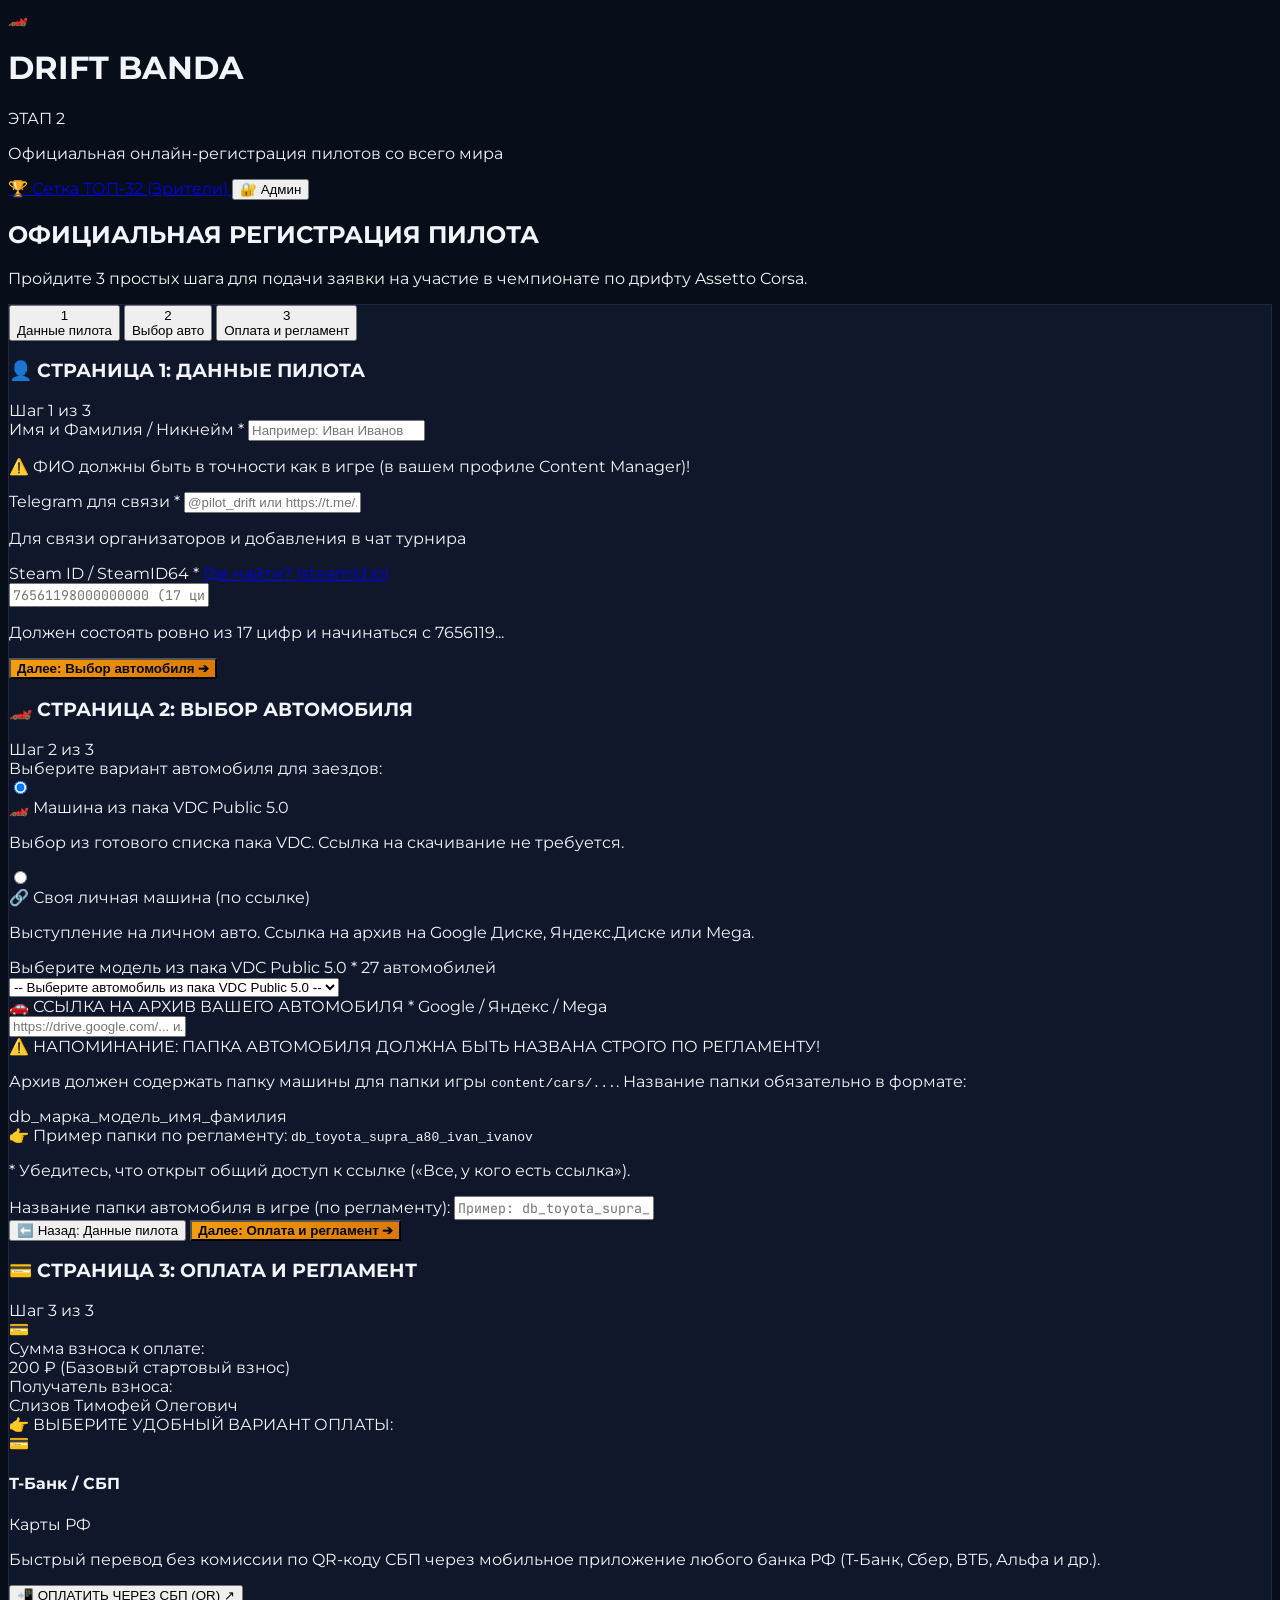
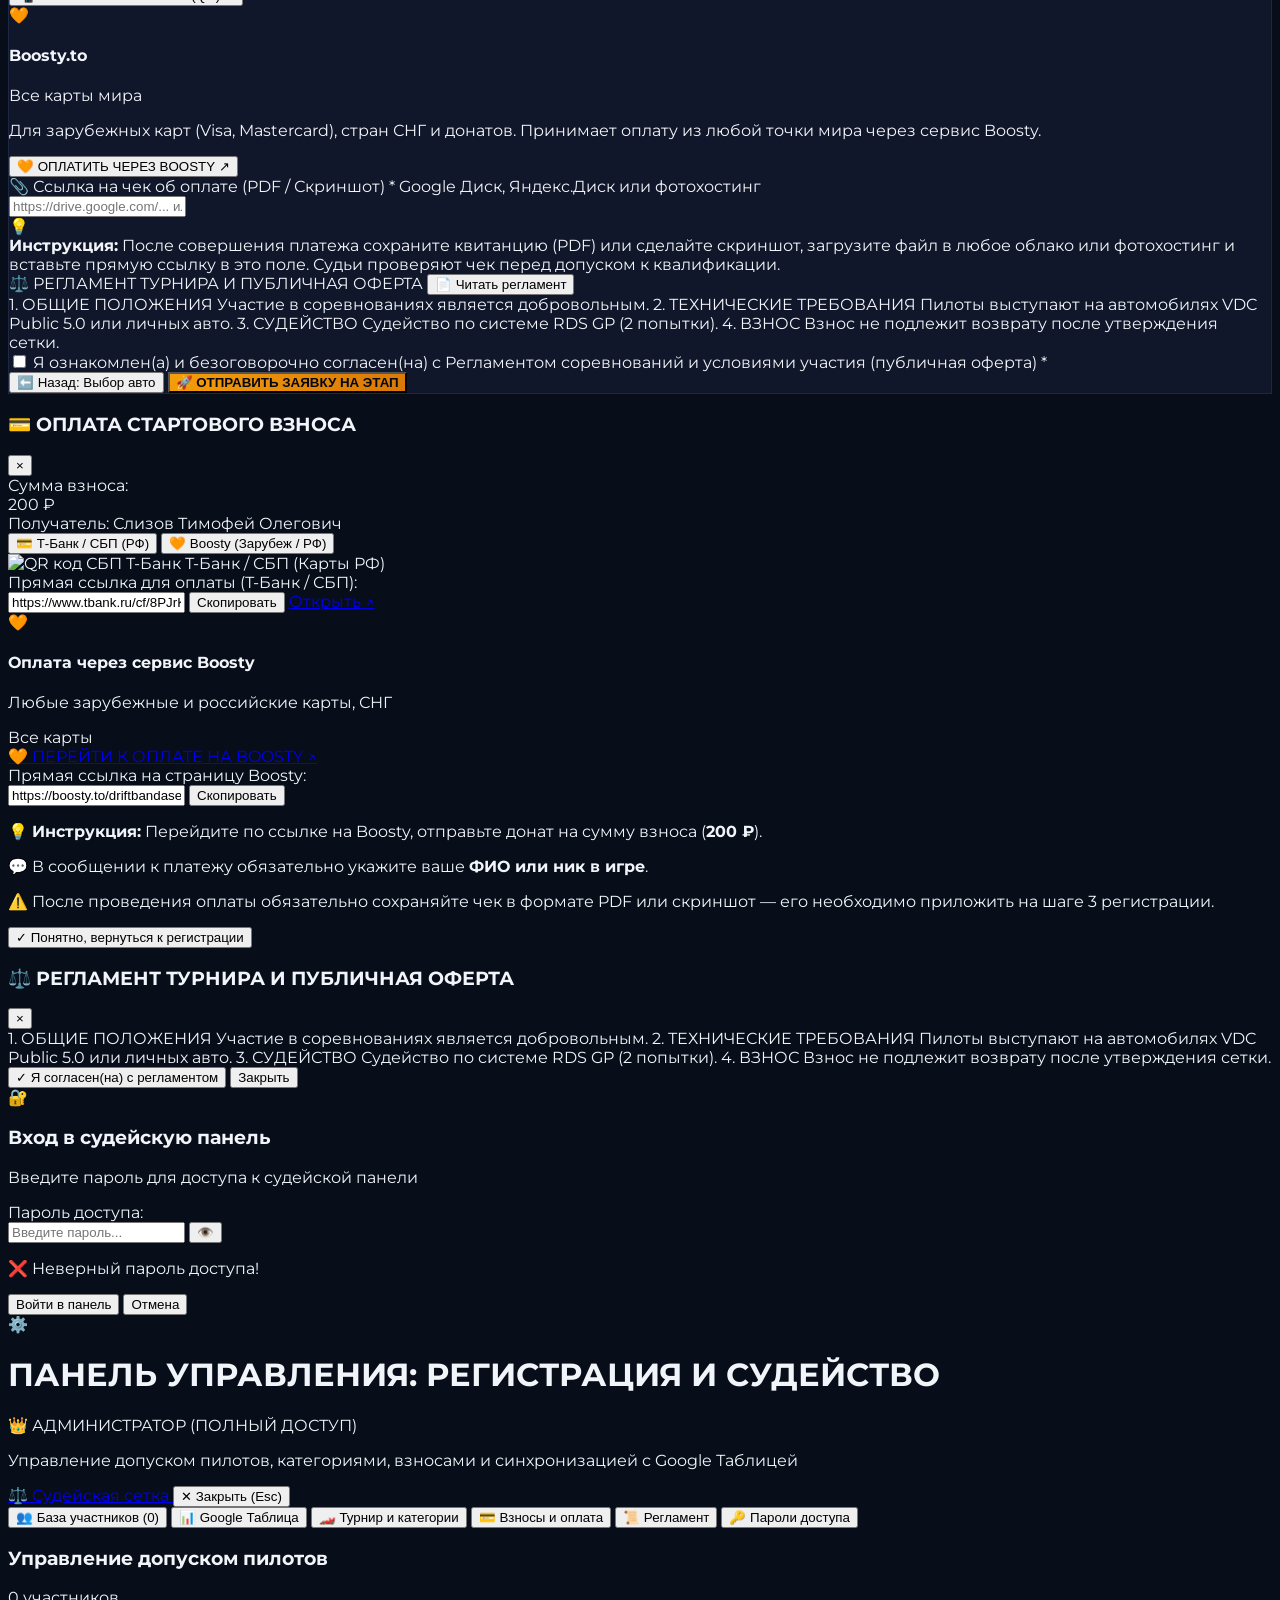
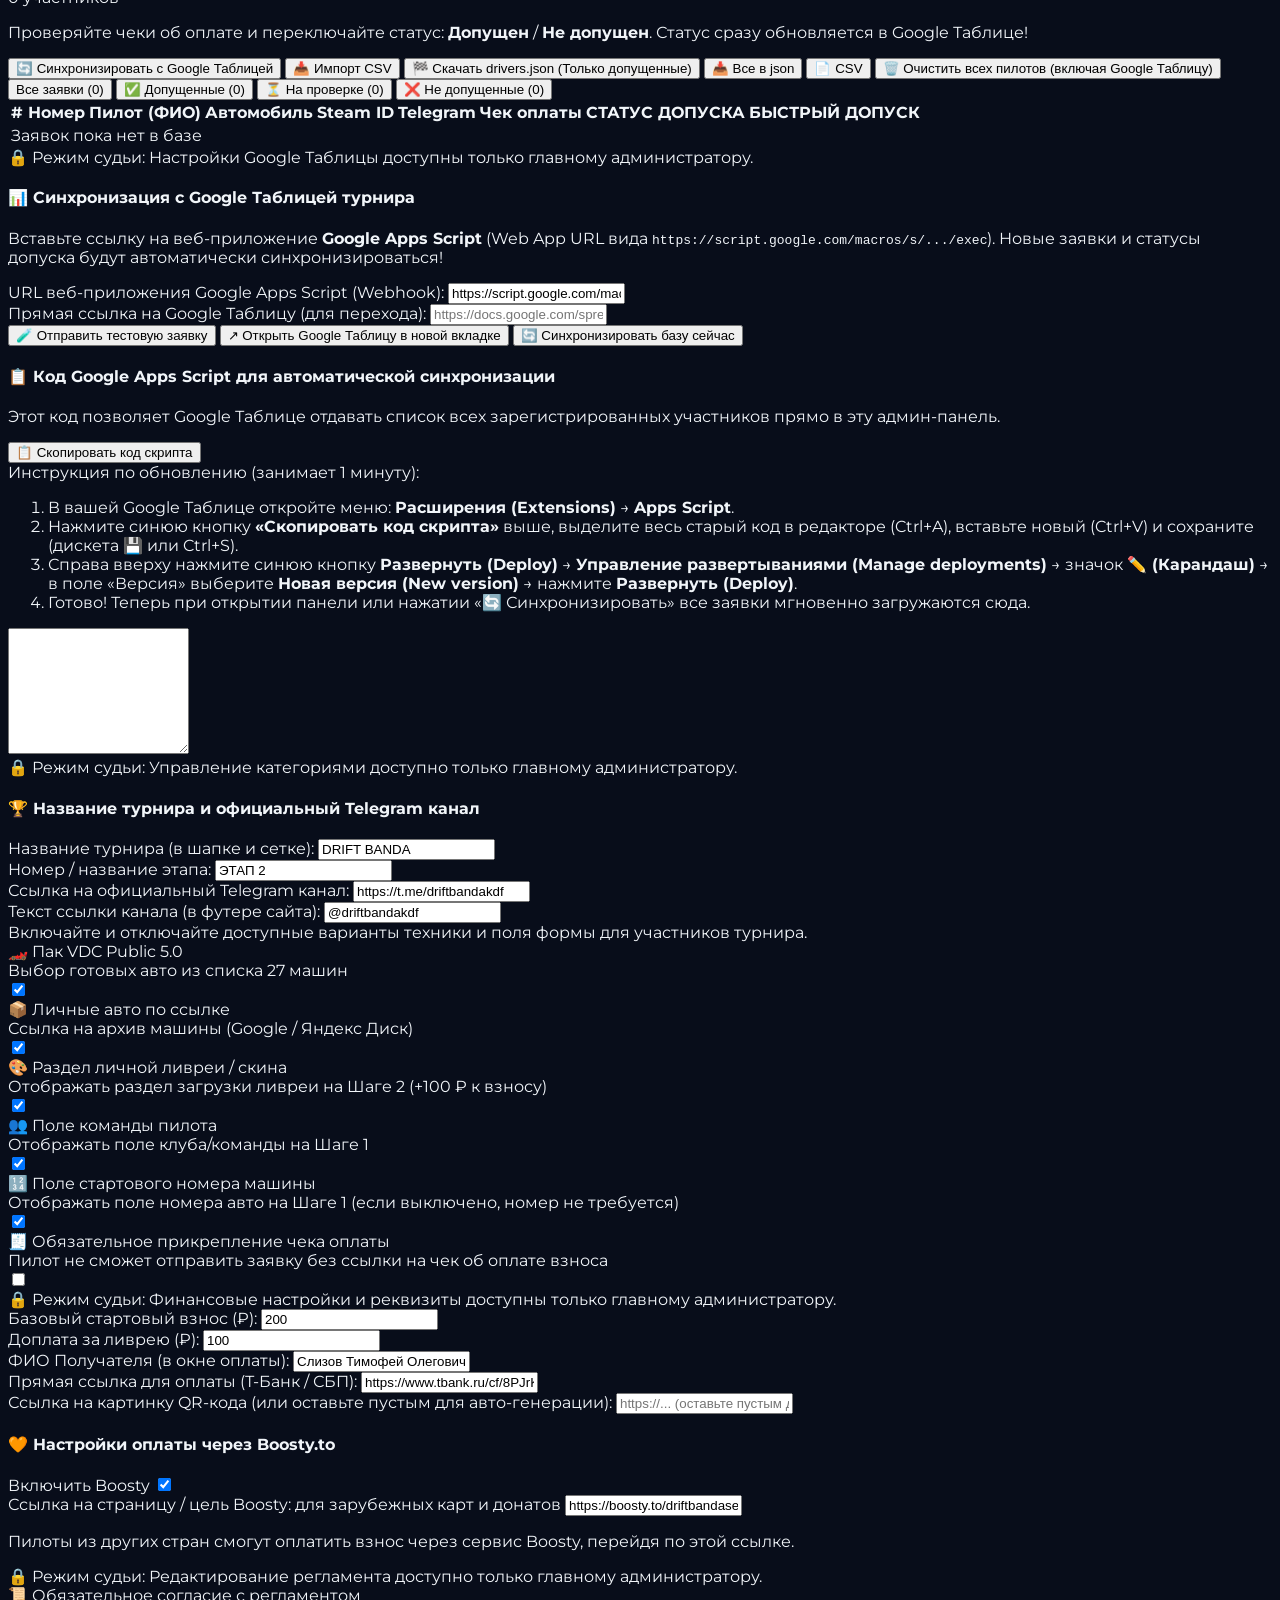
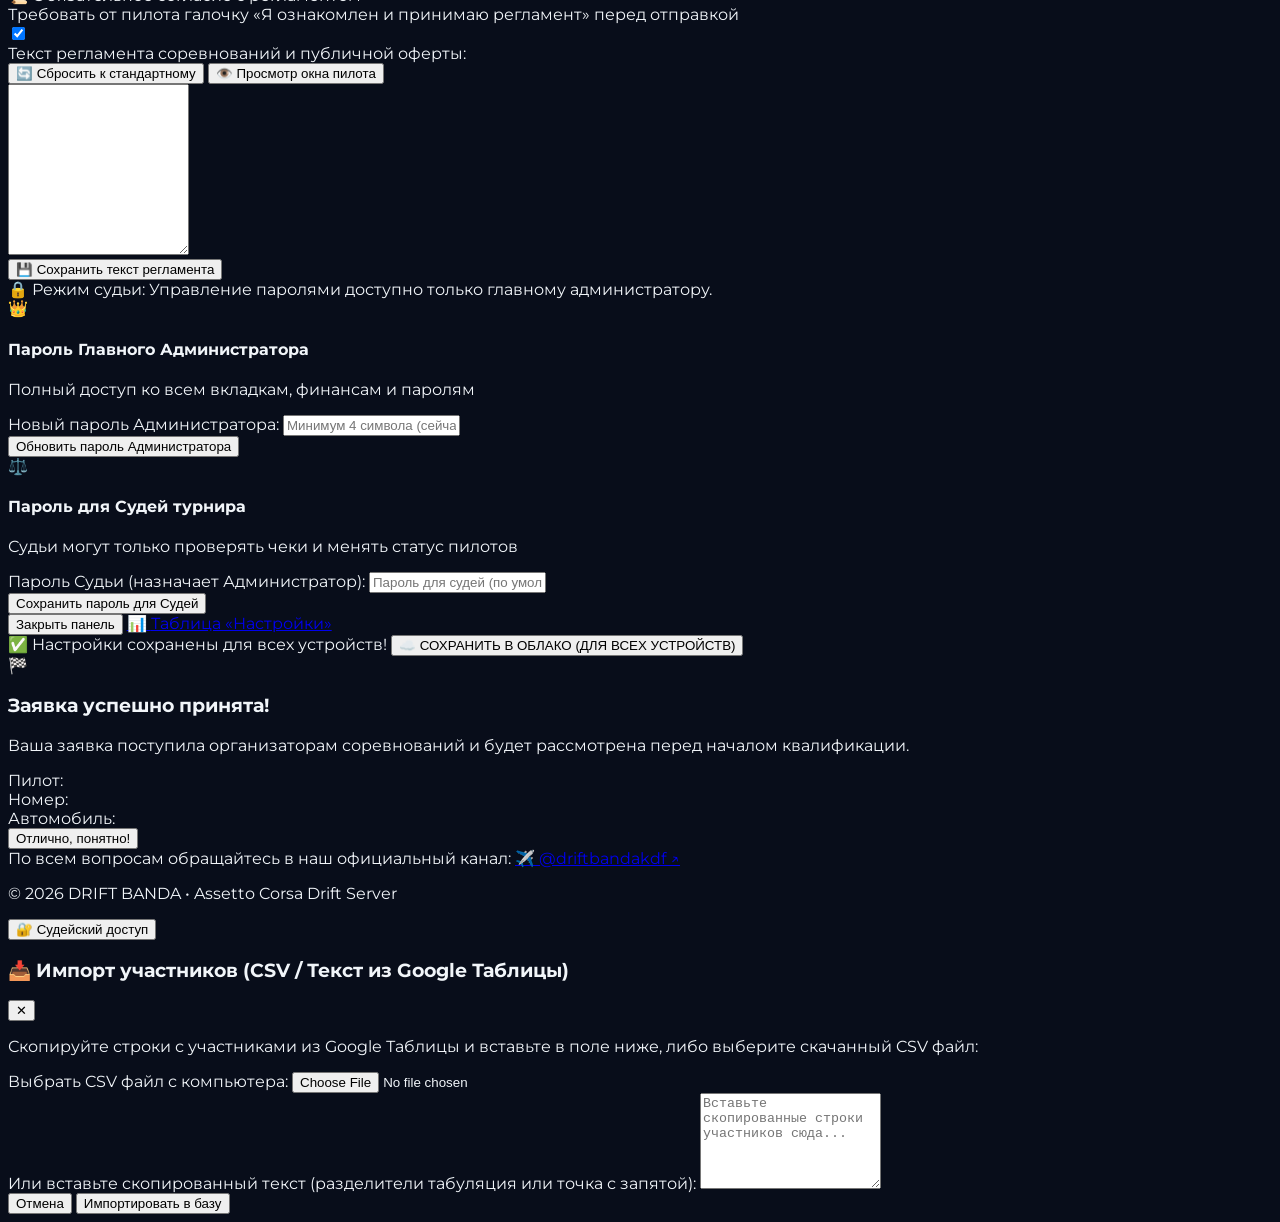
==== index.html @ 11d52efb "Update Boosty donation URL to https://boosty.to/driftbandaseries/donate" ====
<!DOCTYPE html>
<html lang="ru">
<head>
  <meta charset="UTF-8">
  <meta name="viewport" content="width=device-width, initial-scale=1.0">
  <meta http-equiv="Cache-Control" content="no-cache, no-store, must-revalidate">
  <meta http-equiv="Pragma" content="no-cache">
  <meta http-equiv="Expires" content="0">
  <title>Регистрация пилотов — DRIFT BANDA</title>
  <link rel="icon" href="data:image/svg+xml,<svg xmlns=%22http://www.w3.org/2000/svg%22 viewBox=%220%22><text y=%2222%22 font-size=%2220%22>🏎️</text></svg>">
  <script src="https://cdn.tailwindcss.com"></script>
  <style>
    @import url('https://fonts.googleapis.com/css2?family=Montserrat:ital,wght@0,400;0,600;0,700;0,800;0,900;1,800&family=JetBrains+Mono:wght@500;700&display=swap');
    body {
      font-family: 'Montserrat', sans-serif;
      background-color: #080d1a;
      color: #f1f5f9;
    }
    .font-mono-tech {
      font-family: 'JetBrains Mono', monospace;
    }
    .theme-btn-primary {
      background: linear-gradient(135deg, #f59e0b 0%, #d97706 100%);
      color: #030712;
      font-weight: 800;
    }
    .theme-btn-primary:hover {
      background: linear-gradient(135deg, #fbbf24 0%, #f59e0b 100%);
    }
    .rds-card {
      background: #11172a;
      border: 1px solid #1e2842;
    }
  </style>
</head>
<body class="min-h-screen bg-[#080d1a] text-slate-100 flex flex-col justify-between selection:bg-amber-500 selection:text-black">

  <!-- Header -->
  <header class="border-b border-[#1c2642] bg-[#0c1224]/90 backdrop-blur-md sticky top-0 z-40">
    <div class="max-w-4xl mx-auto px-4 py-3 flex items-center justify-between">
      <div class="flex items-center gap-3">
        <div class="w-10 h-10 rounded-xl bg-gradient-to-tr from-amber-500 to-yellow-400 flex items-center justify-center text-xl shadow-lg shadow-amber-500/20 font-black text-slate-950">
          🏎️
        </div>
        <div>
          <div class="flex items-center gap-2">
            <h1 id="displayTournamentTitle" class="text-sm sm:text-base font-black uppercase tracking-tight text-white">
              DRIFT BANDA
            </h1>
            <span id="displayStageBadge" class="text-[10px] bg-amber-950/80 text-amber-300 border border-amber-500/40 px-2 py-0.5 rounded font-bold font-mono">
              ЭТАП 2
            </span>
          </div>
          <p class="text-[11px] text-slate-400 hidden sm:block">
            Официальная онлайн-регистрация пилотов со всего мира
          </p>
        </div>
      </div>

      <div class="flex items-center gap-2">
        <a href="https://sergeyprimo.github.io/top32/" onclick="if(window.location.protocol==='file:'){this.href='top32.html';}" class="text-xs bg-[#162038] hover:bg-[#202e52] border border-[#2b3a5f] text-cyan-300 px-3 py-1.5 rounded-lg font-bold flex items-center gap-1.5 transition" title="Открыть зрительскую сетку заездов ТОП-32">
          <span>🏆</span> <span class="hidden sm:inline">Сетка ТОП-32 (Зрители)</span>
        </a>
        <button type="button" onclick="openJudgeAuthModal()" class="text-xs bg-[#1e1735] hover:bg-[#2e2050] border border-purple-500/40 text-purple-300 px-3 py-1.5 rounded-lg font-bold flex items-center gap-1.5 transition shadow-sm cursor-pointer" title="Тонкие настройки интерфейса регистрации (доступ по паролю)">
          <span>🔐</span> <span>Админ</span>
        </button>
      </div>
    </div>
  </header>

  <!-- Main Container -->
  <main class="max-w-3xl mx-auto px-4 py-8 w-full flex-1">
    
    <!-- Title Card -->
    <div class="mb-6 text-center sm:text-left">
      <h2 class="text-xl sm:text-2xl font-black text-white uppercase tracking-tight">
        ОФИЦИАЛЬНАЯ РЕГИСТРАЦИЯ ПИЛОТА
      </h2>
      <p class="text-xs sm:text-sm text-slate-400 mt-1">
        Пройдите 3 простых шага для подачи заявки на участие в чемпионате по дрифту Assetto Corsa.
      </p>
    </div>

    <!-- Multi-Step Registration Form Card -->
    <div class="rds-card rounded-2xl p-6 sm:p-8 shadow-2xl border border-[#1e2a47]">
      <form id="pilotRegistrationForm" onsubmit="handleRegistrationSubmit(event)" class="space-y-6">

        <!-- Stepper Indicator -->
        <div class="mb-6 pb-4 border-b border-[#1c2642]">
          <div class="flex items-center justify-between relative">
            <div class="absolute left-0 top-1/2 -translate-y-1/2 w-full h-1 bg-[#1a233b] z-0">
              <div id="stepProgressTrack" class="h-full bg-gradient-to-r from-amber-500 to-yellow-400 transition-all duration-300" style="width: 0%;"></div>
            </div>

            <button type="button" onclick="goToRegStep(1)" id="stepTabBtn1" class="relative z-10 flex flex-col items-center gap-1.5 focus:outline-none cursor-pointer">
              <div id="stepBadge1" class="w-10 h-10 rounded-full flex items-center justify-center font-black text-sm border-2 border-amber-400 bg-amber-500 text-slate-950 shadow-lg shadow-amber-500/30">
                1
              </div>
              <span id="stepLabel1" class="text-xs font-bold text-amber-300">Данные пилота</span>
            </button>

            <button type="button" onclick="goToRegStep(2)" id="stepTabBtn2" class="relative z-10 flex flex-col items-center gap-1.5 focus:outline-none cursor-pointer">
              <div id="stepBadge2" class="w-10 h-10 rounded-full flex items-center justify-center font-black text-sm border-2 border-[#2b395b] bg-[#161e34] text-slate-400">
                2
              </div>
              <span id="stepLabel2" class="text-xs font-bold text-slate-400">Выбор авто</span>
            </button>

            <button type="button" onclick="goToRegStep(3)" id="stepTabBtn3" class="relative z-10 flex flex-col items-center gap-1.5 focus:outline-none cursor-pointer">
              <div id="stepBadge3" class="w-10 h-10 rounded-full flex items-center justify-center font-black text-sm border-2 border-[#2b395b] bg-[#161e34] text-slate-400">
                3
              </div>
              <span id="stepLabel3" class="text-xs font-bold text-slate-400">Оплата и регламент</span>
            </button>
          </div>
        </div>

        <!-- ================= PAGE 1 ================= -->
        <div id="regStepPage1" class="space-y-5">
          <div class="flex items-center justify-between pb-2 border-b border-[#1b253e]">
            <h3 class="text-xs sm:text-sm font-black uppercase text-amber-400 tracking-wider flex items-center gap-2">
              <span>👤</span> СТРАНИЦА 1: ДАННЫЕ ПИЛОТА
            </h3>
            <span class="text-[11px] text-slate-400 font-semibold bg-[#162035] px-2.5 py-0.5 rounded border border-[#233152]">Шаг 1 из 3</span>
          </div>

          <div class="grid grid-cols-1 md:grid-cols-2 gap-4">
            <!-- Full Name -->
            <div class="md:col-span-2">
              <label class="block text-xs font-bold uppercase text-slate-300 mb-1.5">
                Имя и Фамилия / Никнейм <span class="text-rose-400">*</span>
              </label>
              <input 
                type="text" 
                id="regFullName" 
                required 
                placeholder="Например: Иван Иванов"
                class="w-full bg-[#161e34] border border-[#232f50] focus:border-amber-400 rounded-lg px-3.5 py-2.5 text-xs text-white outline-none transition"
              >
              <p class="text-[11px] text-amber-300 font-semibold mt-1.5 flex items-center gap-1.5">
                <span>⚠️</span> <span>ФИО должны быть в точности как в игре (в вашем профиле Content Manager)!</span>
              </p>
            </div>

            <!-- Telegram -->
            <div>
              <label class="block text-xs font-bold uppercase text-slate-300 mb-1.5">
                Telegram для связи <span class="text-rose-400">*</span>
              </label>
              <input 
                type="text" 
                id="regDiscord" 
                required
                placeholder="@pilot_drift или https://t.me/..."
                class="w-full bg-[#161e34] border border-[#232f50] focus:border-cyan-400 rounded-lg px-3.5 py-2.5 text-xs text-white outline-none transition"
              >
              <p class="text-[11px] text-slate-400 mt-1">
                Для связи организаторов и добавления в чат турнира
              </p>
            </div>

            <!-- Steam ID -->
            <div>
              <div class="flex items-center justify-between mb-1.5">
                <label class="text-xs font-bold uppercase text-slate-300">
                  Steam ID / SteamID64 <span class="text-rose-400">*</span>
                </label>
                <a href="https://steamid.io" target="_blank" class="text-[11px] text-cyan-400 hover:underline">
                  Где найти? (steamid.io)
                </a>
              </div>
              <input 
                type="text" 
                id="regSteamGuid" 
                required 
                maxlength="17" 
                placeholder="76561198000000000 (17 цифр)"
                class="w-full bg-[#161e34] border border-[#232f50] focus:border-amber-400 rounded-lg px-3.5 py-2.5 text-xs text-white font-mono-tech outline-none transition"
              >
              <p class="text-[10px] text-slate-500 mt-1">Должен состоять ровно из 17 цифр и начинаться с 7656119...</p>
            </div>

            <!-- Car Number -->
            <div id="fieldWrapperCarNumber" style="display: none;">
              <label class="block text-xs font-bold uppercase text-slate-300 mb-1.5">
                Стартовый номер машины <span class="text-rose-400">*</span>
              </label>
              <input 
                type="text" 
                id="regCarNumber" 
                required 
                placeholder="Например: 77"
                class="w-full bg-[#161e34] border border-[#232f50] focus:border-amber-400 rounded-lg px-3.5 py-2.5 text-xs text-white font-bold outline-none transition"
              >
            </div>

            <!-- Team -->
            <div id="fieldWrapperTeam" style="display: none;">
              <label class="block text-xs font-bold uppercase text-slate-300 mb-1.5">
                Команда пилота
              </label>
              <input 
                type="text" 
                id="regTeam" 
                placeholder="Например: FailCrew (или Личный зачет)"
                class="w-full bg-[#161e34] border border-[#232f50] focus:border-cyan-400 rounded-lg px-3.5 py-2.5 text-xs text-white outline-none transition"
              >
            </div>
          </div>

          <div class="pt-4 flex items-center justify-end border-t border-[#1d2740]">
            <button 
              type="button" 
              onclick="nextRegStep(1)"
              class="theme-btn-primary font-black text-xs sm:text-sm px-8 py-3 rounded-lg shadow-xl uppercase tracking-wide flex items-center gap-2 transition cursor-pointer"
            >
              <span>Далее: Выбор автомобиля</span> <span>➔</span>
            </button>
          </div>
        </div>

        <!-- ================= PAGE 2 ================= -->
        <div id="regStepPage2" class="space-y-5 hidden">
          <div class="flex items-center justify-between pb-2 border-b border-[#1b253e]">
            <h3 class="text-xs sm:text-sm font-black uppercase text-cyan-400 tracking-wider flex items-center gap-2">
              <span>🏎️</span> СТРАНИЦА 2: ВЫБОР АВТОМОБИЛЯ
            </h3>
            <span class="text-[11px] text-slate-400 font-semibold bg-[#162035] px-2.5 py-0.5 rounded border border-[#233152]">Шаг 2 из 3</span>
          </div>

          <div>
            <label class="block text-xs font-black uppercase text-slate-300 mb-2.5">
              Выберите вариант автомобиля для заездов:
            </label>

            <div class="grid grid-cols-1 sm:grid-cols-2 gap-3.5">
              <!-- Option 1: VDC -->
              <div 
                id="carChoiceCardVdc" 
                onclick="selectCarSource('vdc')"
                class="cursor-pointer p-4 rounded-xl border-2 border-cyan-400 bg-[#16213b] transition duration-200 flex items-start gap-3.5 select-none"
              >
                <input type="radio" name="carSourceType" id="radioCarVdc" value="vdc" checked class="mt-1 w-4 h-4 text-cyan-500 cursor-pointer">
                <div>
                  <div class="font-extrabold text-xs text-white uppercase flex items-center gap-1.5">
                    <span>🏎️</span> <span>Машина из пака VDC Public 5.0</span>
                  </div>
                  <p class="text-[11px] text-slate-300 mt-1 leading-relaxed">
                    Выбор из готового списка пака VDC. Ссылка на скачивание не требуется.
                  </p>
                </div>
              </div>

              <!-- Option 2: Custom -->
              <div 
                id="carChoiceCardCustom" 
                onclick="selectCarSource('custom')"
                class="cursor-pointer p-4 rounded-xl border border-[#233152] bg-[#121829] transition duration-200 flex items-start gap-3.5 select-none"
              >
                <input type="radio" name="carSourceType" id="radioCarCustom" value="custom" class="mt-1 w-4 h-4 text-amber-500 cursor-pointer">
                <div>
                  <div class="font-extrabold text-xs text-white uppercase flex items-center gap-1.5">
                    <span>🔗</span> <span>Своя личная машина (по ссылке)</span>
                  </div>
                  <p class="text-[11px] text-slate-400 mt-1 leading-relaxed">
                    Выступление на личном авто. Ссылка на архив на Google Диске, Яндекс.Диске или Mega.
                  </p>
                </div>
              </div>
            </div>
          </div>

          <!-- VDC Selector -->
          <div id="sectionVdcSelection" class="space-y-3 p-4 rounded-xl border border-[#1e2a47] bg-[#141b30]">
            <div class="flex items-center justify-between">
              <label class="block text-xs font-bold uppercase text-slate-300">
                Выберите модель из пака VDC Public 5.0 <span class="text-rose-400">*</span>
              </label>
              <span class="text-[10px] bg-cyan-950/70 text-cyan-300 border border-cyan-500/40 px-2 py-0.5 rounded font-mono font-bold">
                27 автомобилей
              </span>
            </div>

            <select 
              id="regCarSelect" 
              class="w-full bg-[#161e34] border border-[#232f50] focus:border-cyan-400 rounded-lg px-3.5 py-3 text-xs text-white outline-none transition cursor-pointer"
            >
              <option value="">-- Выберите автомобиль из пака VDC Public 5.0 --</option>
              <optgroup label="🇩🇪 BMW">
                <option value="VDC BMW E36 HGK Public 5.0">VDC BMW E36 HGK Public 5.0</option>
                <option value="VDC BMW E46 HGK Public 5.0">VDC BMW E46 HGK Public 5.0</option>
                <option value="VDC BMW E82 1M Public 5.0">VDC BMW E82 1M Public 5.0</option>
                <option value="VDC BMW E92 M3 Public 5.0">VDC BMW E92 M3 Public 5.0</option>
                <option value="VDC BMW F22 M2 Eurofighter Public 5.0">VDC BMW F22 M2 Eurofighter Public 5.0</option>
                <option value="VDC BMW M2 G87 Public 5.0">VDC BMW M2 G87 Public 5.0</option>
              </optgroup>
              <optgroup label="🇺🇸 Chevrolet & Shelby">
                <option value="VDC Chevrolet Corvette C6 Public 5.0">VDC Chevrolet Corvette C6 Public 5.0</option>
                <option value="VDC Shelby Mustang Super Snake Public 5.0">VDC Shelby Mustang Super Snake Public 5.0</option>
              </optgroup>
              <optgroup label="🇯🇵 Mazda">
                <option value="VDC Mazda RX-7 FD3S 20B Public 5.0">VDC Mazda RX-7 FD3S 20B Public 5.0</option>
                <option value="VDC Mazda RX-7 FD3S 26B Public 5.0">VDC Mazda RX-7 FD3S 26B Public 5.0</option>
                <option value="VDC Mazda RX-8 Public 5.0">VDC Mazda RX-8 Public 5.0</option>
              </optgroup>
              <optgroup label="🇯🇵 Mitsubishi">
                <option value="VDC Mitsubishi Evo X Public 5.0">VDC Mitsubishi Evo X Public 5.0</option>
              </optgroup>
              <optgroup label="🇯🇵 Nissan">
                <option value="VDC Nissan GT-R R35 DAMD Public 5.0">VDC Nissan GT-R R35 DAMD Public 5.0</option>
                <option value="VDC Nissan Silvia PS13 Public 5.0">VDC Nissan Silvia PS13 Public 5.0</option>
                <option value="VDC Nissan Silvia RPS13 Public 5.0">VDC Nissan Silvia RPS13 Public 5.0</option>
                <option value="VDC Nissan Silvia S14 Kouki Public 5.0">VDC Nissan Silvia S14 Kouki Public 5.0</option>
                <option value="VDC Nissan Silvia S14 Zenki Public 5.0">VDC Nissan Silvia S14 Zenki Public 5.0</option>
                <option value="VDC Nissan Silvia S15 Public 2JZ 5.0">VDC Nissan Silvia S15 Public 2JZ 5.0</option>
                <option value="VDC Nissan Silvia S15 Public RB30 5.0">VDC Nissan Silvia S15 Public RB30 5.0</option>
                <option value="VDC Nissan Skyline R33 Public 5.0">VDC Nissan Skyline R33 Public 5.0</option>
                <option value="VDC Nissan Z Public 5.0">VDC Nissan Z Public 5.0</option>
              </optgroup>
              <optgroup label="🇯🇵 Toyota">
                <option value="VDC Toyota GR Supra A90 Public 5.0">VDC Toyota GR Supra A90 Public 5.0</option>
                <option value="VDC Toyota GR86 Public 5.0">VDC Toyota GR86 Public 5.0</option>
                <option value="VDC Toyota GT86 Public 5.0">VDC Toyota GT86 Public 5.0</option>
                <option value="VDC Toyota Mark II JZX100 Public 5.0">VDC Toyota Mark II JZX100 Public 5.0</option>
                <option value="VDC Toyota Supra A70 Public 5.0">VDC Toyota Supra A70 Public 5.0</option>
                <option value="VDC Toyota Supra A80 Public 5.0">VDC Toyota Supra A80 Public 5.0</option>
              </optgroup>
            </select>
          </div>

          <!-- Custom Car Link -->
          <div id="sectionCustomCarSelection" class="space-y-3.5 p-4 rounded-xl border border-amber-500/40 bg-[#181512] hidden">
            <div class="flex items-center justify-between">
              <label class="block text-xs font-black uppercase text-amber-400 flex items-center gap-1.5">
                <span>🚗</span> ССЫЛКА НА АРХИВ ВАШЕГО АВТОМОБИЛЯ <span class="text-rose-400">*</span>
              </label>
              <span class="text-[10px] bg-amber-950/70 border border-amber-600/40 text-amber-300 px-2 py-0.5 rounded font-bold">
                Google / Яндекс / Mega
              </span>
            </div>

            <input 
              type="url" 
              id="regCarLink" 
              placeholder="https://drive.google.com/... или https://disk.yandex.ru/..."
              class="w-full bg-[#0d1222] border border-[#26375c] focus:border-amber-400 rounded-lg px-3.5 py-3 text-xs text-white outline-none transition font-mono"
            >
            <!-- Reminder about regulation car folder naming -->
            <div class="p-3 rounded-xl bg-amber-950/60 border border-amber-500/40 text-xs text-amber-200 space-y-2 leading-relaxed">
              <div class="flex items-center gap-1.5 font-black text-amber-300 text-[11px] uppercase tracking-wide">
                <span>⚠️</span> <span>НАПОМИНАНИЕ: ПАПКА АВТОМОБИЛЯ ДОЛЖНА БЫТЬ НАЗВАНА СТРОГО ПО РЕГЛАМЕНТУ!</span>
              </div>
              <p class="text-[11px] text-slate-300">
                Архив должен содержать папку машины для папки игры <code class="text-amber-300 font-mono">content/cars/...</code>. Название папки обязательно в формате:
              </p>
              <div class="p-2 rounded-lg bg-black/70 border border-amber-500/30 text-xs font-mono text-cyan-300 select-all font-bold">
                db_марка_модель_имя_фамилия
              </div>
              <div class="text-[11px] text-amber-200 font-semibold bg-emerald-950/40 border border-emerald-500/30 p-2 rounded-lg">
                👉 Пример папки по регламенту: <code class="text-emerald-400 font-mono font-bold select-all">db_toyota_supra_a80_ivan_ivanov</code>
              </div>
              <p class="text-[10px] text-slate-400">
                * Убедитесь, что открыт общий доступ к ссылке («Все, у кого есть ссылка»).
              </p>
            </div>

            <div>
              <label class="block text-[11px] font-semibold text-slate-300 mb-1">
                Название папки автомобиля в игре (по регламенту):
              </label>
              <input 
                type="text" 
                id="regCustomCarName" 
                placeholder="Пример: db_toyota_supra_a80_ivan_ivanov"
                class="w-full bg-[#0d1222] border border-[#232f50] focus:border-amber-400 rounded-lg px-3 py-2 text-xs text-white font-mono-tech outline-none transition"
              >
            </div>
          </div>

          <!-- Livery Link -->
          <div id="liveryLinkCard" style="display: none;" class="p-4 rounded-xl border border-[#233152] bg-[#141b30] space-y-2.5">
            <div class="flex items-center justify-between">
              <label class="text-xs font-black text-purple-400 flex items-center gap-1.5 uppercase">
                <span>🎨</span> ССЫЛКА НА ЛИВРЕЮ / СКИН (НЕОБЯЗАТЕЛЬНО)
              </label>
              <span class="text-[10px] bg-purple-950/70 border border-purple-600/40 text-purple-300 px-2 py-0.5 rounded font-bold">
                +100 ₽ к взносу
              </span>
            </div>
            <p class="text-[11px] text-slate-400 leading-relaxed">
              Если у вас кастомная раскраска машины — укажите ссылку на архив со скином из папки <code class="text-purple-300 font-mono">skins/название/...</code>
            </p>
            <input 
              type="url" 
              id="regLiveryLink" 
              placeholder="https://drive.google.com/... или https://disk.yandex.ru/..."
              class="w-full bg-[#0d1222] border border-[#26375c] focus:border-purple-400 rounded-lg px-3.5 py-2.5 text-xs text-white outline-none transition font-mono"
            >
          </div>

          <div class="pt-4 flex items-center justify-between border-t border-[#1d2740]">
            <button 
              type="button" 
              onclick="prevRegStep(2)"
              class="bg-[#182138] hover:bg-[#202b48] border border-[#2b3a5c] text-slate-300 font-bold text-xs px-5 py-2.5 rounded-lg flex items-center gap-2 transition cursor-pointer"
            >
              <span>⬅️</span> <span>Назад: Данные пилота</span>
            </button>
            <button 
              type="button" 
              onclick="nextRegStep(2)"
              class="theme-btn-primary font-black text-xs sm:text-sm px-8 py-3 rounded-lg shadow-xl uppercase tracking-wide flex items-center gap-2 transition cursor-pointer"
            >
              <span>Далее: Оплата и регламент</span> <span>➔</span>
            </button>
          </div>
        </div>

        <!-- ================= PAGE 3 ================= -->
        <div id="regStepPage3" class="space-y-5 hidden">
          <div class="flex items-center justify-between pb-2 border-b border-[#1b253e]">
            <h3 class="text-xs sm:text-sm font-black uppercase text-amber-400 tracking-wider flex items-center gap-2">
              <span>💳</span> СТРАНИЦА 3: ОПЛАТА И РЕГЛАМЕНТ
            </h3>
            <span class="text-[11px] text-slate-400 font-semibold bg-[#162035] px-2.5 py-0.5 rounded border border-[#233152]">Шаг 3 из 3</span>
          </div>

          <!-- ================= REFACTORED CLEAR PAYMENT SECTION ================= -->
          <div class="space-y-4">

            <!-- 1. Calculation & Fee Summary Banner -->
            <div class="p-5 rounded-2xl border border-amber-500/40 bg-gradient-to-r from-amber-950/40 via-[#182035] to-[#121829] shadow-xl">
              <div class="flex flex-col sm:flex-row sm:items-center justify-between gap-4">
                <div class="flex items-center gap-3.5">
                  <div class="w-12 h-12 rounded-xl bg-gradient-to-br from-amber-500 to-yellow-600 flex items-center justify-center text-2xl shadow-lg shadow-amber-500/25 shrink-0 text-slate-950 font-black">
                    💳
                  </div>
                  <div>
                    <div class="text-[11px] font-bold uppercase tracking-wider text-slate-400">Сумма взноса к оплате:</div>
                    <div class="flex flex-wrap items-baseline gap-2 mt-0.5">
                      <span id="displayTotalFeeCalculated" class="text-2xl sm:text-3xl font-black text-amber-400 font-mono tracking-tight">200 ₽</span>
                      <span id="displayFeeBreakdownText" class="text-xs text-slate-300 font-medium"></span>
                    </div>
                  </div>
                </div>

                <!-- Recipient info badge -->
                <div class="bg-[#0b101d] border border-[#233152] rounded-xl px-4 py-2 text-left sm:text-right shrink-0">
                  <div class="text-[10px] uppercase font-bold text-slate-400">Получатель взноса:</div>
                  <div id="displayRecipientBadge" class="text-xs font-bold text-white mt-0.5">Слизов Тимофей Олегович</div>
                </div>
              </div>
            </div>

            <!-- 2. Choose Payment Method (2 Wide, Clean Cards) -->
            <div class="space-y-2.5">
              <div class="text-xs font-black uppercase tracking-wider text-slate-300 flex items-center gap-2">
                <span>👉</span> <span>ВЫБЕРИТЕ УДОБНЫЙ ВАРИАНТ ОПЛАТЫ:</span>
              </div>

              <div class="grid grid-cols-1 sm:grid-cols-2 gap-4">
                <!-- Method 1: SBP / T-Bank -->
                <div class="p-5 rounded-2xl bg-[#0c1222] border border-amber-500/30 hover:border-amber-500/60 transition flex flex-col justify-between space-y-4 shadow-md">
                  <div>
                    <div class="flex items-center justify-between gap-2">
                      <div class="flex items-center gap-2">
                        <span class="text-xl">💳</span>
                        <h4 class="text-sm font-black uppercase text-amber-400 tracking-wide">Т-Банк / СБП</h4>
                      </div>
                      <span class="text-[10px] font-mono font-bold bg-amber-950/80 text-amber-300 border border-amber-500/40 px-2 py-0.5 rounded">
                        Карты РФ
                      </span>
                    </div>
                    <p class="text-xs text-slate-300 mt-2.5 leading-relaxed">
                      Быстрый перевод без комиссии по QR-коду СБП через мобильное приложение любого банка РФ (Т-Банк, Сбер, ВТБ, Альфа и др.).
                    </p>
                  </div>

                  <button 
                    type="button" 
                    onclick="openPaymentModal('sbp')" 
                    class="w-full bg-gradient-to-r from-amber-500 to-yellow-500 hover:from-amber-400 hover:to-yellow-400 text-slate-950 font-black text-xs py-3 px-4 rounded-xl uppercase tracking-wider flex items-center justify-center gap-2 shadow-lg shadow-amber-500/20 transition cursor-pointer"
                  >
                    <span>📲</span> <span>ОПЛАТИТЬ ЧЕРЕЗ СБП (QR)</span> <span>↗</span>
                  </button>
                </div>

                <!-- Method 2: Boosty -->
                <div id="step3BoostyCard" class="p-5 rounded-2xl bg-[#0c1222] border border-orange-500/30 hover:border-orange-500/60 transition flex flex-col justify-between space-y-4 shadow-md">
                  <div>
                    <div class="flex items-center justify-between gap-2">
                      <div class="flex items-center gap-2">
                        <span class="text-xl">🧡</span>
                        <h4 class="text-sm font-black uppercase text-orange-400 tracking-wide">Boosty.to</h4>
                      </div>
                      <span class="text-[10px] font-mono font-bold bg-orange-950/80 text-orange-300 border border-orange-500/40 px-2 py-0.5 rounded">
                        Все карты мира
                      </span>
                    </div>
                    <p class="text-xs text-slate-300 mt-2.5 leading-relaxed">
                      Для зарубежных карт (Visa, Mastercard), стран СНГ и донатов. Принимает оплату из любой точки мира через сервис Boosty.
                    </p>
                  </div>

                  <button 
                    type="button" 
                    onclick="openPaymentModal('boosty')" 
                    class="w-full bg-gradient-to-r from-orange-500 to-amber-500 hover:from-orange-400 hover:to-amber-400 text-slate-950 font-black text-xs py-3 px-4 rounded-xl uppercase tracking-wider flex items-center justify-center gap-2 shadow-lg shadow-orange-500/20 transition cursor-pointer"
                  >
                    <span>🧡</span> <span>ОПЛАТИТЬ ЧЕРЕЗ BOOSTY</span> <span>↗</span>
                  </button>
                </div>
              </div>
            </div>

            <!-- 3. Receipt Upload Section -->
            <div class="p-5 rounded-2xl border border-[#233152] bg-[#0c1222] space-y-3 shadow-md">
              <div class="flex flex-col sm:flex-row sm:items-center justify-between gap-1">
                <label class="text-xs font-bold uppercase text-slate-200 flex items-center gap-1.5">
                  <span>📎</span>
                  <span>Ссылка на чек об оплате (PDF / Скриншот)</span>
                  <span id="receiptRequiredStar" class="text-rose-400 hidden">*</span>
                </label>
                <span class="text-[10px] text-slate-400">Google Диск, Яндекс.Диск или фотохостинг</span>
              </div>

              <input 
                type="url" 
                id="regPaymentProof" 
                placeholder="https://drive.google.com/... или https://disk.yandex.ru/... или https://ibb.co/..."
                class="w-full bg-[#080d19] border border-[#26375c] focus:border-amber-400 rounded-xl px-4 py-3 text-xs text-white outline-none transition font-mono"
              >

              <div class="flex items-start gap-2 text-[11px] text-amber-300/90 bg-amber-950/30 border border-amber-500/20 p-2.5 rounded-xl leading-relaxed">
                <span>💡</span>
                <div>
                  <b>Инструкция:</b> После совершения платежа сохраните квитанцию (PDF) или сделайте скриншот, загрузите файл в любое облако или фотохостинг и вставьте прямую ссылку в это поле. Судьи проверяют чек перед допуском к квалификации.
                </div>
              </div>
            </div>

          </div>

          <!-- Regulations & Offer with Mandatory Checkbox -->
          <div class="p-5 rounded-xl border border-cyan-500/30 bg-[#12192e] space-y-4">
            <div class="flex items-center justify-between">
              <span class="text-xs font-black uppercase text-cyan-300 flex items-center gap-2">
                <span>⚖️</span> РЕГЛАМЕНТ ТУРНИРА И ПУБЛИЧНАЯ ОФЕРТА
              </span>
              <button 
                type="button" 
                onclick="openRegulationsModal()" 
                class="text-xs text-cyan-400 hover:text-cyan-300 hover:underline flex items-center gap-1 font-bold cursor-pointer"
              >
                <span>📄</span> Читать регламент
              </button>
            </div>

            <div id="step3RegulationsPreview" class="text-xs text-slate-300 bg-[#0c1120] p-3.5 rounded-lg border border-[#1d2740] leading-relaxed max-h-32 overflow-y-auto whitespace-pre-line">
              Подавая заявку на участие в соревнованиях, пилот подтверждает полное ознакомление и согласие с официальным Регламентом соревнований, дисциплинарным кодексом, правилами судейства квалификации и парных заездов, а также условиями публичной оферты.
            </div>

            <!-- Mandatory Checkbox -->
            <div class="flex items-start gap-3 p-3.5 rounded-lg bg-[#0e1424] border border-[#233152] hover:border-cyan-500/50 transition">
              <input 
                type="checkbox" 
                id="regTermsConsent" 
                required 
                class="w-5 h-5 mt-0.5 rounded border-[#2b3a5c] text-cyan-500 focus:ring-cyan-400 cursor-pointer"
              >
              <label for="regTermsConsent" class="text-xs text-white font-bold leading-snug cursor-pointer select-none">
                Я ознакомлен(а) и безоговорочно согласен(на) с Регламентом соревнований и условиями участия (публичная оферта) <span class="text-rose-400">*</span>
              </label>
            </div>
          </div>

          <div class="pt-4 flex items-center justify-between border-t border-[#1d2740]">
            <button 
              type="button" 
              onclick="prevRegStep(3)"
              class="bg-[#182138] hover:bg-[#202b48] border border-[#2b3a5c] text-slate-300 font-bold text-xs px-5 py-2.5 rounded-lg flex items-center gap-2 transition cursor-pointer"
            >
              <span>⬅️</span> <span>Назад: Выбор авто</span>
            </button>

            <button 
              type="submit" 
              id="submitRegBtn"
              class="theme-btn-primary font-black text-sm px-10 py-3.5 rounded-lg shadow-xl uppercase tracking-wide flex items-center gap-2 transition cursor-pointer"
            >
              <span>🚀</span> <span>ОТПРАВИТЬ ЗАЯВКУ НА ЭТАП</span>
            </button>
          </div>
        </div>

      </form>
    </div>

  </main>

  <!-- ================= PAYMENT MODAL ================= -->
  <div id="paymentModal" class="fixed inset-0 z-50 bg-black/85 backdrop-blur-md flex items-center justify-center p-3 sm:p-5 hidden overflow-y-auto">
    <div class="bg-[#101628] border border-[#233152] rounded-2xl max-w-lg w-full p-5 sm:p-7 shadow-2xl space-y-4 my-auto">
      <div class="flex items-center justify-between border-b border-[#1d2740] pb-3">
        <h3 class="text-sm sm:text-base font-black text-white uppercase tracking-tight flex items-center gap-2">
          <span>💳</span> ОПЛАТА СТАРТОВОГО ВЗНОСА
        </h3>
        <button onclick="closePaymentModal()" class="text-slate-400 hover:text-white text-2xl font-bold px-2 cursor-pointer">&times;</button>
      </div>

      <div class="bg-gradient-to-r from-amber-950/40 via-[#18223c] to-[#12192c] border border-amber-500/40 rounded-xl p-4 text-center">
        <div class="text-xs text-amber-300 font-semibold uppercase">Сумма взноса:</div>
        <div id="displayModalFee" class="text-2xl font-black text-amber-400 font-mono mt-0.5">200 ₽</div>
        <div class="text-xs text-slate-300 mt-1">Получатель: <span id="displayModalRecipient" class="font-bold text-white">Слизов Тимофей Олегович</span></div>
      </div>

      <!-- Payment Method Selector Tabs -->
      <div class="grid grid-cols-2 gap-2 p-1.5 bg-[#0a0f1d] border border-[#1f2c4a] rounded-xl">
        <button 
          type="button" 
          id="payTabBtn_sbp"
          onclick="switchPaymentMethod('sbp')"
          class="py-2.5 px-3 rounded-lg text-xs font-black flex items-center justify-center gap-2 transition bg-amber-500 text-slate-950 shadow cursor-pointer"
        >
          <span>💳</span> <span>Т-Банк / СБП (РФ)</span>
        </button>
        <button 
          type="button" 
          id="payTabBtn_boosty"
          onclick="switchPaymentMethod('boosty')"
          class="py-2.5 px-3 rounded-lg text-xs font-black flex items-center justify-center gap-2 transition bg-transparent text-slate-400 hover:text-white cursor-pointer"
        >
          <span>🧡</span> <span>Boosty (Зарубеж / РФ)</span>
        </button>
      </div>

      <!-- METHOD 1: T-BANK / SBP -->
      <div id="payMethod_sbp" class="space-y-4">
        <!-- QR Code -->
        <div class="text-center p-3 bg-white rounded-xl max-w-[210px] mx-auto shadow-md">
          <img 
            id="modalQrImg"
            src="https://api.qrserver.com/v1/create-qr-code/?size=250x250&data=https%3A%2F%2Fwww.tbank.ru%2Fcf%2F8PJrKHvdUcq" 
            alt="QR код СБП Т-Банк" 
            class="w-full h-auto rounded"
          >
          <span class="text-[10px] text-slate-700 font-bold block mt-1">Т-Банк / СБП (Карты РФ)</span>
        </div>

        <!-- Direct Link -->
        <div>
          <label class="block text-[11px] font-semibold text-slate-400 mb-1">
            Прямая ссылка для оплаты (Т-Банк / СБП):
          </label>
          <div class="flex items-center gap-2">
            <input 
              type="text" 
              readonly 
              value="https://www.tbank.ru/cf/8PJrKHvdUcq" 
              id="paymentLinkInput"
              class="flex-1 bg-[#0d1222] border border-[#232f50] rounded-lg px-3 py-2 text-xs text-amber-300 font-mono"
            >
            <button 
              type="button" 
              onclick="copyLink('paymentLinkInput')"
              class="bg-amber-500 hover:bg-amber-400 text-slate-950 font-bold text-xs px-3 py-2 rounded-lg transition shrink-0 cursor-pointer"
            >
              Скопировать
            </button>
            <a 
              id="modalPaymentDirectLink"
              href="https://www.tbank.ru/cf/8PJrKHvdUcq"
              target="_blank"
              rel="noopener noreferrer"
              class="bg-[#18233b] hover:bg-[#25365c] text-cyan-300 border border-[#2d406b] font-bold text-xs px-3 py-2 rounded-lg transition shrink-0 inline-flex items-center gap-1 cursor-pointer"
            >
              <span>Открыть</span> <span>↗</span>
            </a>
          </div>
        </div>
      </div>

      <!-- METHOD 2: BOOSTY -->
      <div id="payMethod_boosty" class="space-y-4 hidden">
        <div class="p-4 bg-gradient-to-br from-orange-950/40 via-[#181a2e] to-[#0d1222] border border-orange-500/40 rounded-xl space-y-3.5">
          <div class="flex items-center justify-between">
            <div class="flex items-center gap-2.5">
              <div class="w-10 h-10 rounded-xl bg-gradient-to-tr from-orange-600 to-amber-500 flex items-center justify-center text-xl shadow-lg shadow-orange-600/30 font-black text-white shrink-0">
                🧡
              </div>
              <div>
                <h4 class="text-xs font-black uppercase text-orange-400 tracking-wide">Оплата через сервис Boosty</h4>
                <p class="text-[11px] text-slate-300">Любые зарубежные и российские карты, СНГ</p>
              </div>
            </div>
            <span class="text-[10px] bg-orange-950/90 text-orange-300 border border-orange-500/40 px-2 py-0.5 rounded font-mono font-bold">
              Все карты
            </span>
          </div>

          <!-- Direct Boosty Action Button -->
          <a 
            id="modalBoostyLinkBtn" 
            href="https://boosty.to/driftbandaseries/donate" 
            target="_blank" 
            rel="noopener noreferrer"
            class="w-full bg-gradient-to-r from-orange-500 via-amber-500 to-yellow-500 hover:from-orange-400 hover:to-yellow-400 text-slate-950 font-black text-xs py-3 rounded-xl uppercase tracking-wider flex items-center justify-center gap-2 shadow-lg shadow-orange-500/25 transition cursor-pointer"
          >
            <span>🧡</span> <span>ПЕРЕЙТИ К ОПЛАТЕ НА BOOSTY</span> <span>↗</span>
          </a>

          <!-- Direct Boosty Link Input -->
          <div>
            <label class="block text-[11px] font-semibold text-slate-400 mb-1">Прямая ссылка на страницу Boosty:</label>
            <div class="flex items-center gap-2">
              <input 
                type="text" 
                readonly 
                id="modalBoostyLinkInput" 
                value="https://boosty.to/driftbandaseries/donate"
                class="flex-1 bg-[#090d19] border border-[#232f50] rounded-lg px-3 py-2 text-xs text-orange-300 font-mono"
              >
              <button 
                type="button" 
                onclick="copyLink('modalBoostyLinkInput')"
                class="bg-orange-500 hover:bg-orange-400 text-slate-950 font-bold text-xs px-3 py-2 rounded-lg transition shrink-0 cursor-pointer"
              >
                Скопировать
              </button>
            </div>
          </div>

          <div class="text-[11px] text-slate-300 bg-black/40 border border-orange-500/20 p-2.5 rounded-lg leading-relaxed space-y-1">
            <p>💡 <b>Инструкция:</b> Перейдите по ссылке на Boosty, отправьте донат на сумму взноса (<b><span id="displayModalBoostyFee">200 ₽</span></b>).</p>
            <p>💬 В сообщении к платежу обязательно укажите ваше <b>ФИО или ник в игре</b>.</p>
          </div>
        </div>
      </div>

      <p class="text-[11px] text-amber-300 bg-amber-950/40 border border-amber-600/30 p-2.5 rounded-lg leading-relaxed">
        ⚠️ После проведения оплаты обязательно сохраняйте чек в формате PDF или скриншот — его необходимо приложить на шаге 3 регистрации.
      </p>

      <div class="pt-2 flex justify-end">
        <button type="button" onclick="closePaymentModal()" class="bg-[#1c2640] hover:bg-[#27365c] text-white font-bold text-xs px-6 py-2.5 rounded-lg transition">
          ✓ Понятно, вернуться к регистрации
        </button>
      </div>
    </div>
  </div>

  <!-- ================= REGULATIONS MODAL ================= -->
  <div id="regulationsModal" class="fixed inset-0 z-50 bg-black/85 backdrop-blur-md flex items-center justify-center p-3 sm:p-5 hidden overflow-y-auto">
    <div class="bg-[#101628] border border-[#233152] rounded-2xl max-w-2xl w-full p-5 sm:p-7 shadow-2xl space-y-4 my-auto">
      <div class="flex items-center justify-between border-b border-[#1d2740] pb-3">
        <h3 class="text-sm sm:text-base font-black text-white uppercase tracking-tight flex items-center gap-2">
          <span>⚖️</span> РЕГЛАМЕНТ ТУРНИРА И ПУБЛИЧНАЯ ОФЕРТА
        </h3>
        <button onclick="closeRegulationsModal()" class="text-slate-400 hover:text-white text-2xl font-bold px-2 cursor-pointer">&times;</button>
      </div>

      <div id="regulationsModalBody" class="text-xs text-slate-300 space-y-3 max-h-[60vh] overflow-y-auto pr-2 leading-relaxed whitespace-pre-line bg-[#0c1120] p-4 rounded-xl border border-[#1b253e]">
1. ОБЩИЕ ПОЛОЖЕНИЯ
Участие в соревнованиях является добровольным.

2. ТЕХНИЧЕСКИЕ ТРЕБОВАНИЯ
Пилоты выступают на автомобилях VDC Public 5.0 или личных авто.

3. СУДЕЙСТВО
Судейство по системе RDS GP (2 попытки).

4. ВЗНОС
Взнос не подлежит возврату после утверждения сетки.
</div>

      <div class="pt-2 flex flex-col sm:flex-row items-center justify-between gap-3 border-t border-[#1d2740]">
        <button type="button" onclick="agreeRegulations()" class="w-full sm:w-auto bg-gradient-to-r from-cyan-600 to-blue-600 hover:from-cyan-500 hover:to-blue-500 text-white font-extrabold text-xs px-6 py-2.5 rounded-lg shadow-lg transition">
          ✓ Я согласен(на) с регламентом
        </button>
        <button type="button" onclick="closeRegulationsModal()" class="w-full sm:w-auto bg-[#1c2640] hover:bg-[#27365c] text-slate-300 font-bold text-xs px-5 py-2.5 rounded-lg transition">
          Закрыть
        </button>
      </div>
    </div>
  </div>

    <!-- ================= JUDGE PIN AUTH MODAL ================= -->
  <div id="judgeAuthModal" class="fixed inset-0 z-[100] bg-black/90 backdrop-blur-md flex items-center justify-center p-4 hidden">
    <div class="bg-[#10172a] border border-purple-500/40 rounded-2xl max-w-sm w-full p-6 text-center space-y-5 shadow-2xl">
      <div class="w-14 h-14 rounded-2xl bg-gradient-to-tr from-purple-600 via-indigo-600 to-blue-500 flex items-center justify-center text-2xl mx-auto shadow-lg shadow-purple-500/30 text-white">
        🔐
      </div>
      <div>
        <h3 class="text-base font-black text-white uppercase tracking-tight">Вход в судейскую панель</h3>
        <p class="text-xs text-slate-400 mt-1">Введите пароль для доступа к судейской панели</p>
      </div>

      <div class="space-y-3 text-left">
        <div>
          <label class="block text-[11px] font-bold text-slate-300 uppercase mb-1">Пароль доступа:</label>
          <div class="relative">
            <input 
              type="password" 
              id="judgeAuthPinInput" 
              placeholder="Введите пароль..."
              class="w-full bg-[#0a0f1d] border border-[#233152] focus:border-purple-400 rounded-lg px-3.5 py-2.5 text-xs text-white outline-none font-mono"
              onkeydown="if(event.key==='Enter')handleJudgeLogin()"
            >
            <button type="button" onclick="togglePinVisibility()" class="absolute right-3 top-1/2 -translate-y-1/2 text-slate-400 hover:text-white text-xs cursor-pointer">
              👁️
            </button>
          </div>
          <p id="judgeAuthError" class="text-[11px] text-rose-400 font-semibold mt-1.5 hidden flex items-center gap-1">
            <span>❌</span> <span id="judgeAuthErrorText">Неверный пароль доступа!</span>
          </p>
        </div>



        <button 
          type="button" 
          onclick="handleJudgeLogin()" 
          class="w-full bg-gradient-to-r from-purple-600 via-indigo-600 to-blue-600 hover:from-purple-500 hover:to-blue-500 text-white font-black text-xs py-2.5 rounded-lg uppercase tracking-wide transition shadow-lg shadow-purple-500/25 cursor-pointer"
        >
          Войти в панель
        </button>

        <button 
          type="button" 
          onclick="closeJudgeAuthModal()" 
          class="w-full bg-[#161e32] hover:bg-[#1f2a45] text-slate-400 font-bold text-xs py-2 rounded-lg transition cursor-pointer"
        >
          Отмена
        </button>
      </div>
    </div>
  </div>

  <!-- ================= JUDGE SETTINGS FULL PAGE PANEL ================= -->
  <div id="judgeSettingsModal" class="fixed inset-0 z-[100] bg-[#070b16] text-slate-100 flex flex-col w-screen h-screen hidden overflow-hidden">
    
    <!-- Top Header -->
    <header class="bg-[#0c1324] border-b border-[#1b2640] px-4 sm:px-8 py-3.5 flex items-center justify-between shrink-0 shadow-xl z-20">
      <div class="flex items-center gap-3.5">
        <div id="panelHeaderIcon" class="w-11 h-11 rounded-xl bg-gradient-to-tr from-purple-600 via-indigo-600 to-blue-500 flex items-center justify-center text-2xl shadow-lg shadow-purple-500/25 font-bold text-white shrink-0">
          ⚙️
        </div>
        <div>
          <div class="flex items-center gap-2.5 flex-wrap">
            <h1 class="text-sm sm:text-base md:text-lg font-black uppercase tracking-tight text-white">
              ПАНЕЛЬ УПРАВЛЕНИЯ: РЕГИСТРАЦИЯ И СУДЕЙСТВО
            </h1>
            <span id="userRoleBadge" class="text-[10px] bg-purple-950/90 text-purple-300 border border-purple-500/50 px-2.5 py-0.5 rounded font-mono font-black tracking-wider uppercase">
              👑 АДМИНИСТРАТОР (ПОЛНЫЙ ДОСТУП)
            </span>
          </div>
          <p id="panelHeaderDesc" class="text-xs text-slate-400 hidden sm:block mt-0.5">
            Управление допуском пилотов, категориями, взносами и синхронизацией с Google Таблицей
          </p>
        </div>
      </div>

      <div class="flex items-center gap-3">
        <a href="https://sergeyprimo.github.io/top32/judges.html" target="_blank" onclick="if(window.location.protocol==='file:'){this.href='judges.html';}" class="text-xs bg-cyan-950/70 hover:bg-cyan-900/80 border border-cyan-500/50 text-cyan-300 px-3 py-1.5 rounded-lg font-black flex items-center gap-1.5 transition shadow-sm" title="Открыть судейскую панель для оценки заездов">
          <span>⚖️</span> <span class="hidden md:inline">Судейская сетка</span>
        </a>
        <button type="button" onclick="closeJudgeSettingsModal()" class="text-xs bg-[#162035] hover:bg-[#202d4a] border border-[#26375c] text-slate-300 hover:text-white px-3.5 py-2 rounded-xl font-bold flex items-center gap-2 transition cursor-pointer shadow-sm" title="Закрыть панель (Esc)">
          <span>✕</span> <span class="hidden sm:inline">Закрыть (Esc)</span>
        </button>
      </div>
    </header>

    <!-- Navigation Tabs Bar -->
    <nav class="bg-[#0a0f1d] border-b border-[#18233b] px-4 sm:px-8 flex items-center gap-1 sm:gap-2 overflow-x-auto shrink-0 z-10">
      <button type="button" onclick="switchAdminTab('pilots')" id="admTabBtn_pilots" class="py-3 px-4 text-xs font-black border-b-2 border-amber-400 text-amber-400 flex items-center gap-2 whitespace-nowrap transition cursor-pointer">
        <span>👥</span> <span>База участников (<span id="adminPilotsCountBadge" class="text-amber-400 font-mono">0</span>)</span>
      </button>
      <button type="button" onclick="switchAdminTab('gsheet')" id="admTabBtn_gsheet" class="py-3 px-4 text-xs font-black border-b-2 border-transparent text-slate-400 hover:text-slate-200 flex items-center gap-2 whitespace-nowrap transition cursor-pointer">
        <span>📊</span> <span>Google Таблица</span>
      </button>
      <button type="button" onclick="switchAdminTab('categories')" id="admTabBtn_categories" class="py-3 px-4 text-xs font-black border-b-2 border-transparent text-slate-400 hover:text-slate-200 flex items-center gap-2 whitespace-nowrap transition cursor-pointer">
        <span>🏎️</span> <span>Турнир и категории</span>
      </button>
      <button type="button" onclick="switchAdminTab('finances')" id="admTabBtn_finances" class="py-3 px-4 text-xs font-black border-b-2 border-transparent text-slate-400 hover:text-slate-200 flex items-center gap-2 whitespace-nowrap transition cursor-pointer">
        <span>💳</span> <span>Взносы и оплата</span>
      </button>
      <button type="button" onclick="switchAdminTab('regulations')" id="admTabBtn_regulations" class="py-3 px-4 text-xs font-black border-b-2 border-transparent text-slate-400 hover:text-slate-200 flex items-center gap-2 whitespace-nowrap transition cursor-pointer">
        <span>📜</span> <span>Регламент</span>
      </button>
      <button type="button" onclick="switchAdminTab('security')" id="admTabBtn_security" class="py-3 px-4 text-xs font-black border-b-2 border-transparent text-slate-400 hover:text-slate-200 flex items-center gap-2 whitespace-nowrap transition cursor-pointer">
        <span>🔑</span> <span>Пароли доступа</span>
      </button>
    </nav>

    <!-- Main Scrollable Content Area -->
    <main class="flex-1 overflow-y-auto bg-[#070b16] p-4 sm:p-8">
      <div class="max-w-6xl mx-auto w-full space-y-6">

        <!-- ================= TAB: PILOTS DATABASE (PRIMARY) ================= -->
        <div id="admTab_pilots" class="space-y-5">
          <!-- Control bar with filters and export buttons -->
          <div class="flex flex-col lg:flex-row items-start lg:items-center justify-between gap-4 p-5 bg-[#0c1222] border border-[#1b2640] rounded-2xl shadow-md">
            <div>
              <div class="flex items-center gap-2.5">
                <h3 class="text-sm font-black text-white uppercase tracking-tight">Управление допуском пилотов</h3>
                <span class="text-xs bg-[#162138] text-cyan-300 border border-[#23355a] px-2 py-0.5 rounded font-mono font-bold" id="adminPilotsCountText">0 участников</span>
              </div>
              <p class="text-xs text-slate-400 mt-1">
                Проверяйте чеки об оплате и переключайте статус: <b>Допущен</b> / <b>Не допущен</b>. Статус сразу обновляется в Google Таблице!
              </p>
            </div>

            <!-- Export and Action Buttons -->
            <div class="flex flex-wrap items-center gap-2">
              <button type="button" id="btnSyncGoogleSheet" onclick="syncPilotsFromCloud(true)" class="bg-gradient-to-r from-amber-500 to-amber-600 hover:from-amber-400 hover:to-amber-500 text-slate-950 font-black text-xs py-2.5 px-4 rounded-xl shadow-lg transition flex items-center gap-2 cursor-pointer" title="Загрузить свежие заявки из Google Таблицы">
                <span id="syncGsheetIcon" class="inline-block transition-transform duration-700 text-sm">🔄</span>
                <span id="syncGsheetText">Синхронизировать с Google Таблицей</span>
              </button>
              <button type="button" onclick="openImportPilotsModal()" class="bg-[#18233b] hover:bg-[#223152] text-cyan-300 border border-[#2a3c63] font-bold text-xs py-2.5 px-3 rounded-xl transition flex items-center gap-1.5 cursor-pointer shadow-sm" title="Импорт пилотов из CSV или текста">
                <span>📥</span> <span>Импорт CSV</span>
              </button>
              <button type="button" onclick="downloadAdminDriversJson(true)" class="bg-gradient-to-r from-emerald-500 to-teal-600 hover:from-emerald-400 hover:to-teal-500 text-slate-950 font-black text-xs py-2.5 px-4 rounded-xl shadow-lg transition flex items-center gap-2 cursor-pointer" title="Выгрузить только допущенных пилотов в drivers.json для мгновенной загрузки в judges.html">
                <span>🏁</span> <span>Скачать drivers.json (Только допущенные)</span>
              </button>
              <button type="button" onclick="downloadAdminDriversJson(false)" class="bg-[#18233b] hover:bg-[#223152] text-slate-300 border border-[#2a3c63] font-bold text-xs py-2.5 px-3 rounded-xl transition cursor-pointer" title="Выгрузить всех подавших заявку в drivers.json">
                <span>📥 Все в json</span>
              </button>
              <button type="button" onclick="downloadAdminPilotsCsv()" class="bg-[#18233b] hover:bg-[#223152] text-cyan-300 border border-[#2a3c63] font-bold text-xs py-2.5 px-3 rounded-xl transition flex items-center gap-1.5 cursor-pointer shadow-sm">
                <span>📄</span> <span>CSV</span>
              </button>
              <button type="button" id="btnAdminClearCache" onclick="clearAdminRegistrations()" class="bg-rose-950/60 hover:bg-rose-900 border border-rose-500/50 text-rose-300 hover:text-white font-bold text-xs py-2.5 px-3.5 rounded-xl transition cursor-pointer shadow-sm flex items-center gap-1.5" title="Удалить всех пилотов и очистить строки в Google Таблице">
                <span>🗑️</span> <span>Очистить всех пилотов (включая Google Таблицу)</span>
              </button>
            </div>
          </div>

          <!-- Status Filter Tabs -->
          <div class="flex items-center gap-2 overflow-x-auto pb-1 text-xs font-bold">
            <button type="button" onclick="filterPilotsTable('all')" id="pilotFilter_all" class="px-3.5 py-1.5 rounded-lg bg-amber-500 text-slate-950 shadow font-black transition cursor-pointer">
              Все заявки (<span id="countFilterAll">0</span>)
            </button>
            <button type="button" onclick="filterPilotsTable('approved')" id="pilotFilter_approved" class="px-3.5 py-1.5 rounded-lg bg-[#0c1222] border border-[#1b2640] text-emerald-400 hover:border-emerald-500/50 transition cursor-pointer">
              ✅ Допущенные (<span id="countFilterApproved">0</span>)
            </button>
            <button type="button" onclick="filterPilotsTable('pending')" id="pilotFilter_pending" class="px-3.5 py-1.5 rounded-lg bg-[#0c1222] border border-[#1b2640] text-amber-400 hover:border-amber-500/50 transition cursor-pointer">
              ⏳ На проверке (<span id="countFilterPending">0</span>)
            </button>
            <button type="button" onclick="filterPilotsTable('rejected')" id="pilotFilter_rejected" class="px-3.5 py-1.5 rounded-lg bg-[#0c1222] border border-[#1b2640] text-rose-400 hover:border-rose-500/50 transition cursor-pointer">
              ❌ Не допущенные (<span id="countFilterRejected">0</span>)
            </button>
          </div>

          <!-- Status Sync Alert / Notification Toast -->
          <div id="pilotStatusSyncNotice" class="hidden p-3 rounded-xl text-xs font-bold transition"></div>

          <!-- Table with all columns -->
          <div class="border border-[#1b2640] rounded-2xl bg-[#0c1222] overflow-hidden shadow-xl">
            <div class="overflow-x-auto">
              <table class="w-full text-left border-collapse text-xs">
                <thead>
                  <tr class="border-b border-[#18233b] bg-[#080d19] text-[11px] font-black text-slate-400 uppercase tracking-wider">
                    <th class="p-3.5 text-center"># Номер</th>
                    <th class="p-3.5">Пилот (ФИО)</th>
                    <th class="p-3.5">Автомобиль</th>
                    <th class="p-3.5">Steam ID</th>
                    <th class="p-3.5">Telegram</th>
                    <th class="p-3.5 text-center">Чек оплаты</th>
                    <th class="p-3.5 text-center">СТАТУС ДОПУСКА</th>
                    <th class="p-3.5 text-center">БЫСТРЫЙ ДОПУСК</th>
                  </tr>
                </thead>
                <tbody id="adminPilotsTableBody" class="divide-y divide-[#151f35] text-slate-300">
                  <tr><td colspan="8" class="p-8 text-center text-slate-500 font-semibold">Заявок пока нет в базе</td></tr>
                </tbody>
              </table>
            </div>
          </div>
        </div>

        <!-- ================= TAB: GOOGLE SHEETS ================= -->
        <div id="admTab_gsheet" class="space-y-5 hidden">
          <div id="judgeLockBanner_gsheet" class="hidden p-3 rounded-xl bg-amber-950/40 border border-amber-500/40 text-xs text-amber-300 font-semibold">
            🔒 Режим судьи: Настройки Google Таблицы доступны только главному администратору.
          </div>

          <div class="p-5 rounded-2xl border border-amber-500/30 bg-gradient-to-r from-amber-950/30 via-[#151b2e] to-[#0d1424] shadow-lg space-y-2">
            <h4 class="text-xs font-black uppercase text-amber-400 tracking-wider flex items-center gap-2">
              <span>📊</span> Синхронизация с Google Таблицей турнира
            </h4>
            <p class="text-xs text-slate-300 leading-relaxed">
              Вставьте ссылку на веб-приложение <b>Google Apps Script</b> (Web App URL вида <code class="text-amber-300 bg-black/50 px-1.5 py-0.5 rounded font-mono">https://script.google.com/macros/s/.../exec</code>). Новые заявки и статусы допуска будут автоматически синхронизироваться!
            </p>
          </div>

          <div class="bg-[#0c1222] border border-[#1b2640] rounded-2xl p-6 space-y-4">
            <div>
              <label class="block text-xs font-bold text-slate-300 uppercase mb-1.5">URL веб-приложения Google Apps Script (Webhook):</label>
              <input 
                type="url" 
                id="adminGsheetWebhook" 
                value="https://script.google.com/macros/s/AKfycbw59buttRaWAbh6Vr86ecP0rse3Eg3UVA2WbzxwjFeDgS7Q7SGp6raSYWPVKIUkLI1V/exec"
                placeholder="https://script.google.com/macros/s/.../exec"
                class="w-full bg-[#080d19] border border-[#212f4d] focus:border-amber-400 rounded-xl px-4 py-3 text-xs text-white outline-none font-mono transition"
              >
            </div>

            <div>
              <label class="block text-xs font-bold text-slate-300 uppercase mb-1.5">Прямая ссылка на Google Таблицу (для перехода):</label>
              <input 
                type="url" 
                id="adminGsheetViewUrl" 
                placeholder="https://docs.google.com/spreadsheets/d/.../edit"
                class="w-full bg-[#080d19] border border-[#212f4d] focus:border-amber-400 rounded-xl px-4 py-3 text-xs text-white outline-none font-mono transition"
              >
            </div>

            <div class="flex flex-wrap gap-3 pt-2">
              <button type="button" onclick="testAdminGsheetSend()" class="bg-[#18233b] hover:bg-[#223152] text-cyan-300 border border-[#2a3c63] font-bold text-xs py-2.5 px-4 rounded-xl transition flex items-center gap-2 cursor-pointer shadow-sm">
                <span>🧪</span> <span>Отправить тестовую заявку</span>
              </button>
              <button type="button" onclick="openLiveGoogleSheet()" class="bg-[#12241e] hover:bg-[#18332a] text-emerald-300 border border-emerald-500/30 font-bold text-xs py-2.5 px-4 rounded-xl transition flex items-center gap-2 cursor-pointer shadow-sm">
                <span>↗</span> <span>Открыть Google Таблицу в новой вкладке</span>
              </button>
              <button type="button" onclick="syncPilotsFromCloud(true)" class="bg-gradient-to-r from-amber-500 to-amber-600 hover:from-amber-400 hover:to-amber-500 text-slate-950 font-black text-xs py-2.5 px-4 rounded-xl shadow-lg transition flex items-center gap-2 cursor-pointer">
                <span>🔄</span> <span>Синхронизировать базу сейчас</span>
              </button>
            </div>
            <div id="adminGsheetStatusMsg" class="text-xs hidden p-3 rounded-xl"></div>
          </div>

          <!-- Apps Script Code & Step-by-Step Instructions -->
          <div class="bg-[#0c1222] border border-amber-500/30 rounded-2xl p-6 space-y-4 shadow-md">
            <div class="flex flex-col sm:flex-row sm:items-center justify-between gap-3">
              <div>
                <h4 class="text-xs font-black uppercase text-amber-400 tracking-wider flex items-center gap-2">
                  <span>📋</span> Код Google Apps Script для автоматической синхронизации
                </h4>
                <p class="text-xs text-slate-400 mt-1">
                  Этот код позволяет Google Таблице отдавать список всех зарегистрированных участников прямо в эту админ-панель.
                </p>
              </div>
              <button type="button" onclick="copyGsheetScriptCode()" class="bg-amber-500 hover:bg-amber-400 text-slate-950 font-black text-xs py-2 px-3.5 rounded-xl transition flex items-center gap-1.5 cursor-pointer shadow shrink-0">
                <span>📋</span> <span>Скопировать код скрипта</span>
              </button>
            </div>

            <div class="p-4 rounded-xl bg-[#080d19] border border-[#1b2640] space-y-2 text-xs text-slate-300">
              <div class="font-bold text-amber-300">Инструкция по обновлению (занимает 1 минуту):</div>
              <ol class="list-decimal list-inside space-y-1 text-slate-300 leading-relaxed">
                <li>В вашей Google Таблице откройте меню: <b>Расширения (Extensions)</b> → <b>Apps Script</b>.</li>
                <li>Нажмите синюю кнопку <b>«Скопировать код скрипта»</b> выше, выделите весь старый код в редакторе (Ctrl+A), вставьте новый (Ctrl+V) и сохраните (дискета 💾 или Ctrl+S).</li>
                <li>Справа вверху нажмите синюю кнопку <b>Развернуть (Deploy)</b> → <b>Управление развертываниями (Manage deployments)</b> → значок <b>✏️ (Карандаш)</b> → в поле «Версия» выберите <b>Новая версия (New version)</b> → нажмите <b>Развернуть (Deploy)</b>.</li>
                <li>Готово! Теперь при открытии панели или нажатии «🔄 Синхронизировать» все заявки мгновенно загружаются сюда.</li>
              </ol>
            </div>

            <div class="relative">
              <textarea id="gsheetScriptCodeArea" readonly rows="8" class="w-full bg-[#050811] text-cyan-300 border border-[#1e2c4a] rounded-xl p-3 text-[11px] font-mono leading-relaxed outline-none resize-y"></textarea>
            </div>
          </div>
        </div>

        <!-- ================= TAB: CATEGORIES & FIELDS ================= -->
        <div id="admTab_categories" class="space-y-5 hidden">
          <div id="judgeLockBanner_categories" class="hidden p-3 rounded-xl bg-amber-950/40 border border-amber-500/40 text-xs text-amber-300 font-semibold">
            🔒 Режим судьи: Управление категориями доступно только главному администратору.
          </div>

          <!-- Tournament Branding Section -->
          <div class="bg-[#0c1222] border border-purple-500/30 rounded-2xl p-5 space-y-4 shadow-md">
            <h4 class="text-xs font-black uppercase text-purple-300 tracking-wider flex items-center gap-2">
              <span>🏆</span> Название турнира и официальный Telegram канал
            </h4>

            <div class="grid grid-cols-1 sm:grid-cols-3 gap-3.5">
              <div class="sm:col-span-2">
                <label class="block text-xs font-bold text-slate-300 uppercase mb-1">Название турнира (в шапке и сетке):</label>
                <input 
                  type="text" 
                  id="adminTournamentTitle" 
                  value="DRIFT BANDA"
                  placeholder="Например: RDS GP / DRIFT CHAMPIONSHIP"
                  class="w-full bg-[#080d19] border border-[#212f4d] focus:border-purple-400 rounded-xl px-3.5 py-2.5 text-xs text-white outline-none font-bold"
                >
              </div>

              <div>
                <label class="block text-xs font-bold text-slate-300 uppercase mb-1">Номер / название этапа:</label>
                <input 
                  type="text" 
                  id="adminStageBadge" 
                  value="ЭТАП 2"
                  placeholder="ЭТАП 2"
                  class="w-full bg-[#080d19] border border-[#212f4d] focus:border-purple-400 rounded-xl px-3.5 py-2.5 text-xs text-amber-300 outline-none font-mono font-bold"
                >
              </div>
            </div>

            <div class="grid grid-cols-1 sm:grid-cols-2 gap-3.5 pt-1">
              <div>
                <label class="block text-xs font-bold text-slate-300 uppercase mb-1">Ссылка на официальный Telegram канал:</label>
                <input 
                  type="url" 
                  id="adminTelegramChannelUrl" 
                  value="https://t.me/driftbandakdf"
                  placeholder="https://t.me/..."
                  class="w-full bg-[#080d19] border border-[#212f4d] focus:border-sky-400 rounded-xl px-3.5 py-2.5 text-xs text-white outline-none font-mono"
                >
              </div>

              <div>
                <label class="block text-xs font-bold text-slate-300 uppercase mb-1">Текст ссылки канала (в футере сайта):</label>
                <input 
                  type="text" 
                  id="adminTelegramChannelText" 
                  value="@driftbandakdf"
                  placeholder="Например: @driftbandakdf"
                  class="w-full bg-[#080d19] border border-[#212f4d] focus:border-sky-400 rounded-xl px-3.5 py-2.5 text-xs text-sky-300 outline-none font-bold"
                >
              </div>
            </div>
          </div>


          <div class="p-4 rounded-2xl border border-cyan-500/30 bg-cyan-950/20 text-xs text-slate-300">
            Включайте и отключайте доступные варианты техники и поля формы для участников турнира.
          </div>

          <div class="grid grid-cols-1 md:grid-cols-2 gap-4">
            <label class="flex items-center justify-between p-4 bg-[#0c1222] border border-[#1b2640] rounded-2xl cursor-pointer hover:border-[#2b3d66] transition">
              <div>
                <div class="text-xs font-black text-white uppercase flex items-center gap-2">
                  <span>🏎️</span> <span>Пак VDC Public 5.0</span>
                </div>
                <div class="text-[11px] text-slate-400 mt-1">Выбор готовых авто из списка 27 машин</div>
              </div>
              <input type="checkbox" id="adminOptAllowVdc" checked class="w-5 h-5 text-cyan-500 rounded accent-cyan-500 cursor-pointer">
            </label>

            <label class="flex items-center justify-between p-4 bg-[#0c1222] border border-[#1b2640] rounded-2xl cursor-pointer hover:border-[#2b3d66] transition">
              <div>
                <div class="text-xs font-black text-white uppercase flex items-center gap-2">
                  <span>📦</span> <span>Личные авто по ссылке</span>
                </div>
                <div class="text-[11px] text-slate-400 mt-1">Ссылка на архив машины (Google / Яндекс Диск)</div>
              </div>
              <input type="checkbox" id="adminOptAllowCustom" checked class="w-5 h-5 text-cyan-500 rounded accent-cyan-500 cursor-pointer">
            </label>

            <label class="flex items-center justify-between p-4 bg-[#0c1222] border border-[#1b2640] rounded-2xl cursor-pointer hover:border-[#2b3d66] transition">
              <div>
                <div class="text-xs font-black text-white uppercase flex items-center gap-2">
                  <span>🎨</span> <span>Раздел личной ливреи / скина</span>
                </div>
                <div class="text-[11px] text-slate-400 mt-1">Отображать раздел загрузки ливреи на Шаге 2 (+100 ₽ к взносу)</div>
              </div>
              <input type="checkbox" id="adminOptAllowLivery" checked class="w-5 h-5 text-cyan-500 rounded accent-cyan-500 cursor-pointer">
            </label>

            <label class="flex items-center justify-between p-4 bg-[#0c1222] border border-[#1b2640] rounded-2xl cursor-pointer hover:border-[#2b3d66] transition">
              <div>
                <div class="text-xs font-black text-white uppercase flex items-center gap-2">
                  <span>👥</span> <span>Поле команды пилота</span>
                </div>
                <div class="text-[11px] text-slate-400 mt-1">Отображать поле клуба/команды на Шаге 1</div>
              </div>
              <input type="checkbox" id="adminOptAllowTeam" checked class="w-5 h-5 text-cyan-500 rounded accent-cyan-500 cursor-pointer">
            </label>

            <label class="flex items-center justify-between p-4 bg-[#0c1222] border border-[#1b2640] rounded-2xl cursor-pointer hover:border-[#2b3d66] transition">
              <div>
                <div class="text-xs font-black text-white uppercase flex items-center gap-2">
                  <span>🔢</span> <span>Поле стартового номера машины</span>
                </div>
                <div class="text-[11px] text-slate-400 mt-1">Отображать поле номера авто на Шаге 1 (если выключено, номер не требуется)</div>
              </div>
              <input type="checkbox" id="adminOptAllowCarNumber" checked class="w-5 h-5 text-cyan-500 rounded accent-cyan-500 cursor-pointer">
            </label>

            <label class="flex items-center justify-between p-4 bg-[#0c1222] border border-amber-500/30 rounded-2xl cursor-pointer hover:border-amber-500/60 transition md:col-span-2">
              <div>
                <div class="text-xs font-black text-amber-300 uppercase flex items-center gap-2">
                  <span>🧾</span> <span>Обязательное прикрепление чека оплаты</span>
                </div>
                <div class="text-[11px] text-slate-400 mt-1">Пилот не сможет отправить заявку без ссылки на чек об оплате взноса</div>
              </div>
              <input type="checkbox" id="adminOptRequireReceipt" class="w-5 h-5 text-amber-500 rounded accent-amber-500 cursor-pointer">
            </label>
          </div>
        </div>

        <!-- ================= TAB: FINANCES & PAYMENT ================= -->
        <div id="admTab_finances" class="space-y-5 hidden">
          <div id="judgeLockBanner_finances" class="hidden p-3 rounded-xl bg-amber-950/40 border border-amber-500/40 text-xs text-amber-300 font-semibold">
            🔒 Режим судьи: Финансовые настройки и реквизиты доступны только главному администратору.
          </div>

          <div class="bg-[#0c1222] border border-[#1b2640] rounded-2xl p-6 space-y-4">
            <div class="grid grid-cols-1 sm:grid-cols-2 gap-4">
              <div>
                <label class="block text-xs font-bold text-slate-300 uppercase mb-1.5">Базовый стартовый взнос (₽):</label>
                <input 
                  type="number" 
                  id="adminFeeBase" 
                  value="200"
                  class="w-full bg-[#080d19] border border-[#212f4d] focus:border-amber-400 rounded-xl px-4 py-3 text-xs text-white outline-none font-mono"
                >
              </div>

              <div>
                <label class="block text-xs font-bold text-slate-300 uppercase mb-1.5">Доплата за ливрею (₽):</label>
                <input 
                  type="number" 
                  id="adminFeeLivery" 
                  value="100"
                  class="w-full bg-[#080d19] border border-[#212f4d] focus:border-amber-400 rounded-xl px-4 py-3 text-xs text-white outline-none font-mono"
                >
              </div>
            </div>

            <div>
              <label class="block text-xs font-bold text-slate-300 uppercase mb-1.5">ФИО Получателя (в окне оплаты):</label>
              <input 
                type="text" 
                id="adminRecipientName" 
                value="Слизов Тимофей Олегович"
                class="w-full bg-[#080d19] border border-[#212f4d] focus:border-amber-400 rounded-xl px-4 py-3 text-xs text-white outline-none"
              >
            </div>

            <div>
              <label class="block text-xs font-bold text-slate-300 uppercase mb-1.5">Прямая ссылка для оплаты (Т-Банк / СБП):</label>
              <input 
                type="url" 
                id="adminPaymentUrl" 
                value="https://www.tbank.ru/cf/8PJrKHvdUcq"
                class="w-full bg-[#080d19] border border-[#212f4d] focus:border-amber-400 rounded-xl px-4 py-3 text-xs text-white outline-none font-mono"
              >
            </div>

            <div>
              <label class="block text-xs font-bold text-slate-300 uppercase mb-1.5">Ссылка на картинку QR-кода (или оставьте пустым для авто-генерации):</label>
              <input 
                type="url" 
                id="adminQrImageUrl" 
                placeholder="https://... (оставьте пустым для авто-генерации QR ссылки Т-Банка)"
                class="w-full bg-[#080d19] border border-[#212f4d] focus:border-amber-400 rounded-xl px-4 py-3 text-xs text-white outline-none font-mono"
              >
            </div>

            <!-- Boosty Payment Settings -->
            <div class="pt-3 border-t border-[#1e2a47] space-y-4">
              <div class="flex items-center justify-between">
                <h4 class="text-xs font-black uppercase text-orange-400 tracking-wider flex items-center gap-2">
                  <span>🧡</span> Настройки оплаты через Boosty.to
                </h4>
                <label class="flex items-center gap-2 cursor-pointer">
                  <span class="text-xs font-bold text-slate-300">Включить Boosty</span>
                  <input type="checkbox" id="adminOptAllowBoosty" checked class="w-4 h-4 text-orange-500 rounded accent-orange-500 cursor-pointer">
                </label>
              </div>

              <div>
                <label class="block text-xs font-bold text-slate-300 uppercase mb-1.5 flex items-center justify-between">
                  <span>Ссылка на страницу / цель Boosty:</span>
                  <span class="text-[10px] text-slate-400 font-normal">для зарубежных карт и донатов</span>
                </label>
                <input 
                  type="url" 
                  id="adminBoostyUrl" 
                  value="https://boosty.to/driftbandaseries/donate"
                  placeholder="https://boosty.to/..."
                  class="w-full bg-[#080d19] border border-[#212f4d] focus:border-orange-400 rounded-xl px-4 py-3 text-xs text-orange-300 outline-none font-mono"
                >
                <p class="text-[10px] text-slate-400 mt-1">
                  Пилоты из других стран смогут оплатить взнос через сервис Boosty, перейдя по этой ссылке.
                </p>
              </div>
            </div>
          </div>
        </div>

        <!-- ================= TAB: REGULATIONS ================= -->
        <div id="admTab_regulations" class="space-y-5 hidden">
          <div id="judgeLockBanner_regulations" class="hidden p-3 rounded-xl bg-amber-950/40 border border-amber-500/40 text-xs text-amber-300 font-semibold">
            🔒 Режим судьи: Редактирование регламента доступно только главному администратору.
          </div>

          <div class="bg-[#0c1222] border border-[#1b2640] rounded-2xl p-6 space-y-4">
            <label class="flex items-center justify-between p-4 bg-[#080d19] border border-[#1b2640] rounded-xl cursor-pointer hover:border-[#2b3d66] transition">
              <div>
                <div class="text-xs font-black text-white uppercase flex items-center gap-2">
                  <span>📜</span> <span>Обязательное согласие с регламентом</span>
                </div>
                <div class="text-[11px] text-slate-400 mt-0.5">Требовать от пилота галочку «Я ознакомлен и принимаю регламент» перед отправкой</div>
              </div>
              <input type="checkbox" id="adminOptRequireConsent" checked class="w-5 h-5 text-amber-500 rounded accent-amber-500 cursor-pointer">
            </label>

            <div>
              <div class="flex flex-col sm:flex-row sm:items-center justify-between gap-2 mb-1.5">
                <label class="block text-xs font-bold text-slate-300 uppercase">Текст регламента соревнований и публичной оферты:</label>
                <div class="flex items-center gap-2">
                  <button type="button" onclick="resetRegulationsTextToDefault()" class="text-[11px] text-slate-400 hover:text-amber-300 transition cursor-pointer">
                    🔄 Сбросить к стандартному
                  </button>
                  <button type="button" onclick="previewRegulationsModalFromAdmin()" class="text-[11px] bg-[#18243c] hover:bg-[#23355a] text-cyan-300 font-bold px-2.5 py-1 rounded-lg border border-[#26375c] transition cursor-pointer">
                    👁️ Просмотр окна пилота
                  </button>
                </div>
              </div>
              <textarea 
                id="adminRegulationsText" 
                rows="11"
                class="w-full bg-[#080d19] border border-[#212f4d] focus:border-amber-400 rounded-xl p-4 text-xs text-slate-200 outline-none leading-relaxed font-mono"
              ></textarea>
              <div class="flex justify-end pt-3">
                <button type="button" onclick="saveAllAdminSettings()" class="bg-gradient-to-r from-amber-500 to-amber-600 hover:from-amber-400 hover:to-amber-500 text-slate-950 font-black text-xs py-2 px-5 rounded-xl shadow-lg transition flex items-center gap-2 cursor-pointer">
                  <span>💾</span> <span>Сохранить текст регламента</span>
                </button>
              </div>
            </div>
          </div>
        </div>

        <!-- ================= TAB: SECURITY & PASSWORDS ================= -->
        <div id="admTab_security" class="space-y-5 hidden">
          <div id="judgeLockBanner_security" class="hidden p-3 rounded-xl bg-amber-950/40 border border-amber-500/40 text-xs text-amber-300 font-semibold">
            🔒 Режим судьи: Управление паролями доступно только главному администратору.
          </div>

          <div class="grid grid-cols-1 md:grid-cols-2 gap-5">
            <!-- Admin Password Card -->
            <div class="bg-[#0c1222] border border-purple-500/40 rounded-2xl p-6 space-y-4">
              <div class="flex items-center gap-2.5">
                <span class="text-xl">👑</span>
                <div>
                  <h4 class="text-xs font-black uppercase text-purple-300">Пароль Главного Администратора</h4>
                  <p class="text-[11px] text-slate-400">Полный доступ ко всем вкладкам, финансам и паролям</p>
                </div>
              </div>

              <div>
                <label class="block text-xs font-bold text-slate-300 uppercase mb-1">Новый пароль Администратора:</label>
                <input 
                  type="password" 
                  id="adminNewPinInput" 
                  placeholder="Минимум 4 символа (сейчас: 7777)"
                  class="w-full bg-[#080d19] border border-[#212f4d] focus:border-purple-400 rounded-xl px-4 py-2.5 text-xs text-white outline-none font-mono"
                >
              </div>

              <button type="button" onclick="saveAdminNewPin()" class="bg-gradient-to-r from-purple-600 to-indigo-600 hover:from-purple-500 hover:to-indigo-500 text-white font-bold text-xs py-2.5 px-4 rounded-xl transition shadow-md shadow-purple-600/30 cursor-pointer">
                Обновить пароль Администратора
              </button>
              <div id="adminPinChangeStatus" class="text-xs hidden p-2.5 rounded-xl"></div>
            </div>

            <!-- Judge Password Card -->
            <div class="bg-[#0c1222] border border-cyan-500/40 rounded-2xl p-6 space-y-4">
              <div class="flex items-center gap-2.5">
                <span class="text-xl">⚖️</span>
                <div>
                  <h4 class="text-xs font-black uppercase text-cyan-300">Пароль для Судей турнира</h4>
                  <p class="text-[11px] text-slate-400">Судьи могут только проверять чеки и менять статус пилотов</p>
                </div>
              </div>

              <div>
                <label class="block text-xs font-bold text-slate-300 uppercase mb-1">Пароль Судьи (назначает Администратор):</label>
                <input 
                  type="password" 
                  id="adminJudgePinInput" 
                  placeholder="Пароль для судей (по умолчанию: 5555)"
                  class="w-full bg-[#080d19] border border-[#212f4d] focus:border-cyan-400 rounded-xl px-4 py-2.5 text-xs text-white outline-none font-mono"
                >
              </div>

              <button type="button" onclick="saveJudgeNewPin()" class="bg-gradient-to-r from-cyan-600 to-blue-600 hover:from-cyan-500 hover:to-blue-500 text-white font-bold text-xs py-2.5 px-4 rounded-xl transition shadow-md shadow-cyan-600/30 cursor-pointer">
                Сохранить пароль для Судей
              </button>
              <div id="judgePinChangeStatus" class="text-xs hidden p-2.5 rounded-xl"></div>
            </div>
          </div>
        </div>

      </div>
    </main>

    <!-- Bottom Actions Footer -->
    <footer class="bg-[#0c1324] border-t border-[#1b2640] px-4 sm:px-8 py-3.5 flex flex-wrap items-center justify-between gap-3 shrink-0 shadow-2xl z-20">
      <div class="flex items-center gap-2">
        <button type="button" onclick="closeJudgeSettingsModal()" class="bg-[#141d30] hover:bg-[#1d2a45] text-slate-400 hover:text-slate-200 font-bold text-xs py-2.5 px-4 rounded-xl border border-[#202f4f] transition cursor-pointer">
          Закрыть панель
        </button>
        <a href="https://docs.google.com/spreadsheets/d/18MzACup3xJOxFxOrceMZekuFm2nAISroVrrO2-UYfCE/edit#gid=2032017657" target="_blank" class="bg-[#101b33] hover:bg-[#18294d] border border-cyan-500/30 text-cyan-300 font-bold text-xs py-2.5 px-3.5 rounded-xl flex items-center gap-1.5 transition" title="Открыть вкладку «Настройки» в Google Таблице">
          <span>📊</span> <span class="hidden sm:inline">Таблица «Настройки»</span>
        </a>
      </div>

      <div class="flex items-center gap-3">
        <span id="adminSaveNotify" class="text-xs text-emerald-400 font-bold hidden flex items-center gap-1.5 bg-emerald-950/80 border border-emerald-500/40 px-3 py-1.5 rounded-lg shadow-sm">
          <span>✅</span> <span>Настройки сохранены для всех устройств!</span>
        </span>
        <button type="button" id="btnAdminSaveAll" onclick="saveAllAdminSettings()" class="bg-gradient-to-r from-emerald-500 via-teal-400 to-green-500 hover:from-emerald-400 hover:to-green-400 text-slate-950 font-black text-xs py-2.5 px-6 rounded-xl uppercase tracking-wider transition shadow-lg shadow-emerald-500/25 flex items-center gap-2 cursor-pointer">
          <span>☁️</span> <span>СОХРАНИТЬ В ОБЛАКО (ДЛЯ ВСЕХ УСТРОЙСТВ)</span>
        </button>
      </div>
    </footer>

  </div>

  <!-- Success Notification Modal / Screen -->
  <div id="successModal" class="fixed inset-0 z-50 bg-black/90 backdrop-blur-md flex items-center justify-center p-4 hidden">
    <div class="bg-[#101628] border border-emerald-500/50 rounded-2xl max-w-md w-full p-6 text-center space-y-4 shadow-2xl">
      <div class="w-16 h-16 rounded-full bg-emerald-500/20 border-2 border-emerald-400 flex items-center justify-center text-3xl mx-auto text-emerald-400">
        🏁
      </div>
      <h3 class="text-lg font-black text-white uppercase">Заявка успешно принята!</h3>
      <p id="successMessageText" class="text-xs text-slate-300 leading-relaxed">
        Ваша заявка поступила организаторам соревнований и будет рассмотрена перед началом квалификации.
      </p>
      <div class="p-3 bg-[#0c1222] rounded-xl border border-[#1e2a47] text-left text-xs space-y-1.5">
        <div class="text-slate-400">Пилот: <span id="successPilotName" class="font-bold text-white"></span></div>
        <div id="successCarNumberRow" class="text-slate-400">Номер: <span id="successCarNumber" class="font-bold text-amber-400"></span></div>
        <div class="text-slate-400">Автомобиль: <span id="successCarModel" class="font-bold text-cyan-300"></span></div>
      </div>

      <button type="button" onclick="closeSuccessModal()" class="w-full bg-gradient-to-r from-emerald-500 to-teal-600 hover:from-emerald-400 hover:to-teal-500 text-slate-950 font-black text-xs py-3 rounded-xl uppercase tracking-wider transition shadow-lg shadow-emerald-500/25 cursor-pointer">
        Отлично, понятно!
      </button>
    </div>
  </div>

  <!-- Official Telegram Channel Support Bar -->
  <div class="border-t border-[#1c2642] bg-[#0c1222]/90 backdrop-blur-md py-3.5 px-4 text-center">
    <div class="max-w-3xl mx-auto flex flex-col sm:flex-row items-center justify-center gap-2 text-xs">
      <span class="text-slate-300 font-medium">По всем вопросам обращайтесь в наш официальный канал:</span>
      <a id="footerTelegramChannelLink" href="https://t.me/driftbandakdf" target="_blank" rel="noopener noreferrer" class="inline-flex items-center gap-1.5 font-black text-sky-400 hover:text-sky-300 bg-sky-950/60 hover:bg-sky-900/60 border border-sky-500/40 px-3.5 py-1.5 rounded-xl shadow-sm transition">
        <span>✈️</span> <span id="footerTelegramChannelText">@driftbandakdf</span> <span>↗</span>
      </a>
    </div>
  </div>

  <!-- Footer -->
  <footer class="border-t border-[#161f36] py-3.5 text-xs text-slate-500">
    <div class="max-w-3xl mx-auto px-4 flex flex-col sm:flex-row items-center justify-between gap-2 text-center sm:text-left">
      <p id="footerCopyrightText">© 2026 DRIFT BANDA • Assetto Corsa Drift Server</p>
      <button type="button" onclick="openJudgeAuthModal()" class="text-[11px] text-slate-600 hover:text-slate-400 flex items-center gap-1 transition opacity-40 hover:opacity-100 cursor-pointer">
        <span>🔐</span> <span>Судейский доступ</span>
      </button>
    </div>
  </footer>

  <script>
    // Official tournament Google Apps Script Webhook (24/7 cloud sync)
    window.GOOGLE_SHEET_WEBHOOK_URL = "https://script.google.com/macros/s/AKfycbw59buttRaWAbh6Vr86ecP0rse3Eg3UVA2WbzxwjFeDgS7Q7SGp6raSYWPVKIUkLI1V/exec";
    
    // Google Sheet Config Functions
    function openConfigModal() {
      const modal = document.getElementById('configModal');
      const input = document.getElementById('configGoogleSheetUrl');
      const saved = localStorage.getItem('AC_REG_GOOGLE_SHEET_URL') || window.GOOGLE_SHEET_WEBHOOK_URL || '';
      if (input) input.value = saved;
      const status = document.getElementById('configStatusMessage');
      if (status) status.classList.add('hidden');
      if (modal) modal.classList.remove('hidden');
    }
    function closeConfigModal() {
      document.getElementById('configModal')?.classList.add('hidden');
    }
    function saveGoogleSheetConfig() {
      const input = document.getElementById('configGoogleSheetUrl');
      const val = (input?.value || '').trim();
      const status = document.getElementById('configStatusMessage');
      if (!val) {
        localStorage.removeItem('AC_REG_GOOGLE_SHEET_URL');
        if (status) {
          status.className = 'text-xs p-2.5 rounded-lg bg-slate-800 text-slate-300 block';
          status.textContent = 'Привязка к Google Таблице сброшена.';
        }
        return;
      }
      localStorage.setItem('AC_REG_GOOGLE_SHEET_URL', val);
      if (status) {
        status.className = 'text-xs p-2.5 rounded-lg bg-emerald-950/80 border border-emerald-500/40 text-emerald-300 block font-semibold';
        status.textContent = '✅ Google Таблица успешно сохранена! Новые заявки будут автоматически записываться в неё.';
      }
    }
    async function testGoogleSheetSend() {
      const input = document.getElementById('configGoogleSheetUrl');
      const url = (input?.value || '').trim() || localStorage.getItem('AC_REG_GOOGLE_SHEET_URL');
      const status = document.getElementById('configStatusMessage');
      if (!url) {
        if (status) {
          status.className = 'text-xs p-2.5 rounded-lg bg-rose-950/80 border border-rose-500/40 text-rose-300 block font-semibold';
          status.textContent = '⚠️ Сначала укажите ссылку на Google Apps Script';
        }
        return;
      }
      if (status) {
        status.className = 'text-xs p-2.5 rounded-lg bg-cyan-950/80 border border-cyan-500/40 text-cyan-300 block';
        status.textContent = '⏳ Отправка тестовой записи...';
      }
      try {
        const testPayload = {
          full_name: 'Тестовый Пилот',
          steam_guid: '76561198000000000',
          car_number: '99',
          team: 'Test Racing',
          car_model: 'VDC BMW E46 HGK Public 5.0',
          discord_tag: '@test_pilot',
          payment_receipt_link: 'https://test-check.ru/receipt.png'
        };
        await fetch(url, {
          method: 'POST',
          mode: 'no-cors',
          headers: { 'Content-Type': 'text/plain;charset=utf-8' },
          body: JSON.stringify(testPayload)
        });
        if (status) {
          status.className = 'text-xs p-2.5 rounded-lg bg-emerald-950/80 border border-emerald-500/40 text-emerald-300 block font-semibold';
          status.textContent = '✅ Тестовая заявка успешно отправлена! Проверьте появление строки в вашей Google Таблице.';
        }
      } catch (err) {
        if (status) {
          status.className = 'text-xs p-2.5 rounded-lg bg-rose-950/80 border border-rose-500/40 text-rose-300 block font-semibold';
          status.textContent = '❌ Ошибка отправки: ' + err.message;
        }
      }
    }

    
    // =========================================================
    // =========================================================
    // =========================================================
    // JUDGE ADMIN PANEL LOGIC: ROLES (ADMIN / JUDGE) & STATUSES
    // =========================================================

    let currentUserRole = 'admin'; // 'admin' | 'judge'
    let currentPilotFilter = 'all'; // 'all' | 'approved' | 'pending' | 'rejected'

    const DEFAULT_ADMIN_SETTINGS = {
      tournamentTitle: "DRIFT BANDA",
      stageBadge: "ЭТАП 2",
      telegramChannelUrl: "https://t.me/driftbandakdf",
      telegramChannelText: "@driftbandakdf",
      allowCarNumber: false,
      allowVdc: true,
      allowCustomCar: true,
      allowLivery: false,
      allowTeam: false,
      requireReceipt: true,
      baseFee: 200,
      liveryFee: 100,
      recipientName: "Слизов Тимофей Олегович",
      paymentUrl: "https://www.tbank.ru/cf/8PJrKHvdUcq",
      qrImageUrl: "",
      boostyUrl: "https://boosty.to/driftbandaseries/donate",
      allowBoosty: true,
      requireConsent: true,
      gsheetWebhook: "https://script.google.com/macros/s/AKfycbw59buttRaWAbh6Vr86ecP0rse3Eg3UVA2WbzxwjFeDgS7Q7SGp6raSYWPVKIUkLI1V/exec",
      gsheetViewUrl: "https://docs.google.com/spreadsheets/d/18MzACup3xJOxFxOrceMZekuFm2nAISroVrrO2-UYfCE/edit?usp=sharing",
      adminPin: "7777",
      judgePin: "5555",
      regulationsText: "1. ОБЩИЕ ПОЛОЖЕНИЯ\nУчастие в соревнованиях является добровольным.\n\n2. ТЕХНИЧЕСКИЕ ТРЕБОВАНИЯ\nПилоты выступают на автомобилях VDC Public 5.0 или личных авто.\n\n3. СУДЕЙСТВО\nСудейство по системе RDS GP (2 попытки).\n\n4. ВЗНОС\nВзнос не подлежит возврату после утверждения сетки."
    };

    function getAdminPin() {
      return (localStorage.getItem('AC_REG_ADMIN_PIN') || localStorage.getItem('AC_MASTER_JUDGE_PIN') || '7777').trim();
    }

    function getJudgePin() {
      return (localStorage.getItem('AC_REG_JUDGE_PIN') || '5555').trim();
    }

    function openJudgeAuthModal() {
      const modal = document.getElementById('judgeAuthModal');
      const input = document.getElementById('judgeAuthPinInput');
      const err = document.getElementById('judgeAuthError');
      const pinNotice = document.getElementById('displayJudgeDefaultPin');
      if (pinNotice) pinNotice.textContent = getJudgePin();
      if (err) err.classList.add('hidden');
      if (input) input.value = '';
      if (modal) {
        modal.classList.remove('hidden');
        modal.style.display = 'flex';
      }
      setTimeout(() => { if (input) input.focus(); }, 150);
    }

    function closeJudgeAuthModal() {
      const modal = document.getElementById('judgeAuthModal');
      if (modal) {
        modal.classList.add('hidden');
        modal.style.display = 'none';
      }
    }

    function togglePinVisibility() {
      const input = document.getElementById('judgeAuthPinInput');
      if (input) {
        input.type = input.type === 'password' ? 'text' : 'password';
      }
    }

    function handleJudgeLogin() {
      const input = document.getElementById('judgeAuthPinInput');
      const val = (input ? input.value : '').trim();
      const err = document.getElementById('judgeAuthError');
      const errText = document.getElementById('judgeAuthErrorText');

      const adminPin = getAdminPin();
      const judgePin = getJudgePin();

      if (val === '7777' || val === adminPin) {
        currentUserRole = 'admin';
        if (err) err.classList.add('hidden');
        closeJudgeAuthModal();
        openJudgeSettingsModal('admin');
      } else if (val === judgePin || val === '5555') {
        currentUserRole = 'judge';
        if (err) err.classList.add('hidden');
        closeJudgeAuthModal();
        openJudgeSettingsModal('judge');
      } else {
        if (err) {
          err.classList.remove('hidden');
          if (errText) errText.textContent = 'Неверный пароль доступа!';
        }
        highlightError(input);
      }
    }

    function openJudgeSettingsModal(role = 'admin') {
      currentUserRole = role;
      updateRoleUI(role);
      loadAdminSettingsIntoForm();
      renderAdminPilotsTable();
      switchAdminTab('pilots'); // Open pilots database directly
      syncPilotsFromCloud(false);
      const modal = document.getElementById('judgeSettingsModal');
      if (modal) {
        modal.classList.remove('hidden');
        modal.style.display = 'flex';
      }
    }

    function closeJudgeSettingsModal() {
      const modal = document.getElementById('judgeSettingsModal');
      if (modal) {
        modal.classList.add('hidden');
        modal.style.display = 'none';
      }
    }

    function updateRoleUI(role) {
      const badge = document.getElementById('userRoleBadge');
      const saveBtn = document.getElementById('btnAdminSaveAll');
      const clearBtn = document.getElementById('btnAdminClearCache');
      const lockTabs = ['gsheet', 'categories', 'finances', 'regulations', 'security'];

      if (role === 'admin') {
        if (badge) {
          badge.className = 'text-[10px] bg-gradient-to-r from-purple-600 to-indigo-600 text-white font-mono font-black px-2.5 py-1 rounded-md shadow uppercase tracking-wider';
          badge.textContent = '👑 ГЛАВНЫЙ АДМИНИСТРАТОР (ПОЛНЫЙ ДОСТУП)';
        }
        if (saveBtn) saveBtn.style.display = 'flex';
        if (clearBtn) clearBtn.style.display = 'inline-flex';
        lockTabs.forEach(t => {
          const banner = document.getElementById('judgeLockBanner_' + t);
          if (banner) banner.classList.add('hidden');
        });
        enableSettingsInputs(true);
      } else {
        // Judge Role
        if (badge) {
          badge.className = 'text-[10px] bg-gradient-to-r from-cyan-600 to-blue-600 text-white font-mono font-black px-2.5 py-1 rounded-md shadow uppercase tracking-wider';
          badge.textContent = '⚖️ СУДЬЯ (ПРОСМОТР И ДОПУСК ПИЛОТОВ)';
        }
        if (saveBtn) saveBtn.style.display = 'none'; // Only admin saves global settings
        if (clearBtn) clearBtn.style.display = 'none';
        lockTabs.forEach(t => {
          const banner = document.getElementById('judgeLockBanner_' + t);
          if (banner) banner.classList.remove('hidden');
        });
        enableSettingsInputs(false);
      }
    }

    function enableSettingsInputs(enable) {
      const formFields = [
        'adminTournamentTitle', 'adminStageBadge', 'adminTelegramChannelUrl', 'adminTelegramChannelText', 'adminGsheetWebhook', 'adminGsheetViewUrl', 'adminOptAllowCarNumber', 'adminOptAllowVdc', 'adminOptAllowCustom',
        'adminOptAllowLivery', 'adminOptAllowTeam', 'adminOptRequireReceipt', 'adminFeeBase',
        'adminFeeLivery', 'adminRecipientName', 'adminPaymentUrl', 'adminQrImageUrl', 'adminBoostyUrl', 'adminOptAllowBoosty',
        'adminOptRequireConsent', 'adminRegulationsText', 'adminNewPinInput', 'adminJudgePinInput'
      ];
      formFields.forEach(id => {
        const el = document.getElementById(id);
        if (el) {
          el.disabled = !enable;
          if (!enable) el.classList.add('opacity-60', 'cursor-not-allowed');
          else el.classList.remove('opacity-60', 'cursor-not-allowed');
        }
      });
    }

    function switchAdminTab(tabKey) {
      const tabs = ['pilots', 'gsheet', 'categories', 'finances', 'regulations', 'security'];
      tabs.forEach(t => {
        const btn = document.getElementById('admTabBtn_' + t);
        const panel = document.getElementById('admTab_' + t);
        if (t === tabKey) {
          if (panel) panel.classList.remove('hidden');
          if (btn) {
            btn.classList.add('border-amber-400', 'text-amber-400');
            btn.classList.remove('border-transparent', 'text-slate-400');
          }
        } else {
          if (panel) panel.classList.add('hidden');
          if (btn) {
            btn.classList.remove('border-amber-400', 'text-amber-400');
            btn.classList.add('border-transparent', 'text-slate-400');
          }
        }
      });
      if (tabKey === 'pilots') renderAdminPilotsTable();
    }

    function getAdminSettings() {
      try {
        const raw = localStorage.getItem('AC_REG_SETTINGS');
        if (raw) return Object.assign({}, DEFAULT_ADMIN_SETTINGS, JSON.parse(raw));
      } catch(e) {}
      return Object.assign({}, DEFAULT_ADMIN_SETTINGS);
    }

    function loadAdminSettingsIntoForm() {
      const s = getAdminSettings();
      const area = document.getElementById('gsheetScriptCodeArea');
      if (area) area.value = GSHEET_RAW_CODE;
      const webhook = s.gsheetWebhook || window.GOOGLE_SHEET_WEBHOOK_URL || localStorage.getItem('AC_REG_GOOGLE_SHEET_URL') || 'https://script.google.com/macros/s/AKfycbw59buttRaWAbh6Vr86ecP0rse3Eg3UVA2WbzxwjFeDgS7Q7SGp6raSYWPVKIUkLI1V/exec';
      const setVal = (id, val) => { const el = document.getElementById(id); if (el) el.value = val; };
      const setChk = (id, val) => { const el = document.getElementById(id); if (el) el.checked = !!val; };

      setVal('adminTournamentTitle', s.tournamentTitle || 'DRIFT BANDA');
      setVal('adminStageBadge', s.stageBadge || 'ЭТАП 2');
      setVal('adminTelegramChannelUrl', s.telegramChannelUrl || 'https://t.me/driftbandakdf');
      setVal('adminTelegramChannelText', s.telegramChannelText || '@driftbandakdf');

      setVal('adminGsheetWebhook', webhook);
      setVal('adminGsheetViewUrl', s.gsheetViewUrl || '');
      setChk('adminOptAllowCarNumber', s.allowCarNumber !== false);
      setChk('adminOptAllowVdc', s.allowVdc !== false);
      setChk('adminOptAllowCustom', s.allowCustomCar !== false);
      setChk('adminOptAllowLivery', s.allowLivery !== false);
      setChk('adminOptAllowTeam', s.allowTeam !== false);
      setChk('adminOptRequireReceipt', !!s.requireReceipt);
      setVal('adminFeeBase', s.baseFee || 150);
      setVal('adminFeeLivery', s.liveryFee || 100);
      setVal('adminRecipientName', s.recipientName || 'Слизов Тимофей Олегович');
      setVal('adminPaymentUrl', s.paymentUrl || 'https://www.tbank.ru/cf/8PJrKHvdUcq');
      setVal('adminQrImageUrl', s.qrImageUrl || '');
      setVal('adminBoostyUrl', s.boostyUrl || 'https://boosty.to/driftbandaseries/donate');
      setChk('adminOptAllowBoosty', s.allowBoosty !== false);
      setChk('adminOptRequireConsent', s.requireConsent !== false);
      let curReg = s.regulationsText || DEFAULT_ADMIN_SETTINGS.regulationsText;
      if (curReg && curReg.includes('1.1. Турнир по виртуальному дрифту')) {
        curReg = DEFAULT_ADMIN_SETTINGS.regulationsText;
      }
      setVal('adminRegulationsText', curReg);
      setVal('adminJudgePinInput', getJudgePin());
    }

    
        // Безопасная загрузка настроек турнира
    async function loadCloudSettings() {
      // Никогда не перезаписываем настройки, если открыта панель главного администратора
      if (typeof currentUserRole !== 'undefined' && currentUserRole === 'admin') {
        return;
      }
      const sheetId = '18MzACup3xJOxFxOrceMZekuFm2nAISroVrrO2-UYfCE';
      const gvizUrl = 'https://docs.google.com/spreadsheets/d/' + sheetId + '/gviz/tq?tqx=out:csv&sheet=' + encodeURIComponent('Настройки') + '&headers=0&_t=' + Date.now();
      try {
        const resp = await fetch(gvizUrl, { cache: 'no-store' });
        if (!resp.ok) return;
        const csvText = await resp.text();
        const lines = csvText.split(/\r?\n/);
        const cloudSettings = {};
        for (let i = 0; i < lines.length; i++) {
          const line = lines[i].trim();
          if (!line) continue;
          const match = line.match(/^"([^"]*)","(.*)"$/);
          if (match) {
            const key = match[1].trim();
            let val = match[2].trim().replace(/""/g, '"');
            if (!key || key === 'Параметр') continue;
            if (val === 'TRUE' || val === 'true') val = true;
            else if (val === 'FALSE' || val === 'false') val = false;
            else if (key === 'baseFee' || key === 'liveryFee') {
              const num = parseInt(val, 10);
              if (!isNaN(num)) val = num;
            }
            cloudSettings[key] = val;
          }
        }
        if (Object.keys(cloudSettings).length > 0) {
          const current = getAdminSettings();
          const merged = Object.assign({}, DEFAULT_ADMIN_SETTINGS, current, cloudSettings);
          localStorage.setItem('AC_REG_SETTINGS', JSON.stringify(merged));
          applyAdminSettingsToInterface();
        }
      } catch (err) {
        console.warn('loadCloudSettings fetch failed:', err);
      }
    }

    async function saveAllAdminSettings() {
      if (currentUserRole !== 'admin') {
        alert('Изменение общих настроек доступно только главному администратору!');
        return;
      }

      const getVal = (id, def = '') => (document.getElementById(id)?.value || def).trim();
      const getChk = (id) => !!document.getElementById(id)?.checked;

      const webhook = getVal('adminGsheetWebhook') || window.GOOGLE_SHEET_WEBHOOK_URL || 'https://script.google.com/macros/s/AKfycbw59buttRaWAbh6Vr86ecP0rse3Eg3UVA2WbzxwjFeDgS7Q7SGp6raSYWPVKIUkLI1V/exec';
      const s = {
        tournamentTitle: getVal('adminTournamentTitle', 'DRIFT BANDA'),
        stageBadge: getVal('adminStageBadge', 'ЭТАП 2'),
        telegramChannelUrl: getVal('adminTelegramChannelUrl', 'https://t.me/driftbandakdf'),
        telegramChannelText: getVal('adminTelegramChannelText', '@driftbandakdf'),
        gsheetWebhook: webhook,
        gsheetViewUrl: getVal('adminGsheetViewUrl'),
        allowCarNumber: getChk('adminOptAllowCarNumber'),
        allowVdc: getChk('adminOptAllowVdc'),
        allowCustomCar: getChk('adminOptAllowCustom'),
        allowLivery: getChk('adminOptAllowLivery'),
        allowTeam: getChk('adminOptAllowTeam'),
        requireReceipt: getChk('adminOptRequireReceipt'),
        baseFee: parseInt(getVal('adminFeeBase', '200'), 10) || 200,
        liveryFee: parseInt(getVal('adminFeeLivery', '100'), 10) || 100,
        recipientName: getVal('adminRecipientName', 'Слизов Тимофей Олегович'),
        paymentUrl: getVal('adminPaymentUrl', 'https://www.tbank.ru/cf/8PJrKHvdUcq'),
        qrImageUrl: getVal('adminQrImageUrl'),
        boostyUrl: getVal('adminBoostyUrl', 'https://boosty.to/driftbandaseries/donate'),
        allowBoosty: getChk('adminOptAllowBoosty'),
        requireConsent: getChk('adminOptRequireConsent'),
        regulationsText: document.getElementById('adminRegulationsText')?.value || DEFAULT_ADMIN_SETTINGS.regulationsText
      };

      // 1. Сохраняем в локальное хранилище браузера администратора
      localStorage.setItem('AC_REG_SETTINGS', JSON.stringify(s));
      if (webhook) {
        localStorage.setItem('AC_REG_GOOGLE_SHEET_URL', webhook);
      }

      // 2. Немедленно применяем ко всему интерфейсу
      applyAdminSettingsToInterface();
      if (typeof updateFeeDisplay === 'function') updateFeeDisplay();

      const notif = document.getElementById('adminSaveNotify');
      const btn = document.getElementById('btnAdminSaveAll');
      const oldBtnHtml = btn ? btn.innerHTML : '';

      if (btn) {
        btn.disabled = true;
        btn.innerHTML = '<span>⏳</span> <span>СОХРАНЯЕМ В ОБЛАКО...</span>';
      }
      if (notif) {
        notif.className = 'text-xs text-amber-300 font-bold flex items-center gap-1.5 bg-amber-950/80 border border-amber-500/40 px-3 py-1.5 rounded-lg shadow-sm';
        notif.innerHTML = '<span>⏳</span> <span>Отправка в Google Таблицу...</span>';
        notif.classList.remove('hidden');
      }

      // 3. Отправляем в Google Таблицу через вебхук для синхронизации всех устройств
      try {
        if (webhook) {
          await fetch(webhook, {
            method: 'POST',
            mode: 'no-cors',
            headers: { 'Content-Type': 'application/json' },
            body: JSON.stringify({
              action: 'save_settings',
              settings: s
            })
          });
        }
        if (notif) {
          notif.className = 'text-xs text-emerald-400 font-bold flex items-center gap-1.5 bg-emerald-950/80 border border-emerald-500/40 px-3 py-1.5 rounded-lg shadow-sm';
          notif.innerHTML = '<span>✅</span> <span>Настройки сохранены в облако для всех устройств!</span>';
        }
      } catch (err) {
        console.warn('Облачное сохранение через вебхук:', err);
        if (notif) {
          notif.className = 'text-xs text-emerald-400 font-bold flex items-center gap-1.5 bg-emerald-950/80 border border-emerald-500/40 px-3 py-1.5 rounded-lg shadow-sm';
          notif.innerHTML = '<span>✅</span> <span>Настройки сохранены и применены!</span>';
        }
      } finally {
        if (btn) {
          btn.disabled = false;
          btn.innerHTML = oldBtnHtml;
        }
        setTimeout(() => {
          if (notif) notif.classList.add('hidden');
        }, 5000);
      }
    }

    function applyAdminSettingsToInterface() {
      const s = getAdminSettings();

      // Tournament Title & Stage Badge
      const titleEl = document.getElementById('displayTournamentTitle');
      if (titleEl) titleEl.textContent = s.tournamentTitle || 'DRIFT BANDA';

      const badgeEl = document.getElementById('displayStageBadge');
      if (badgeEl) badgeEl.textContent = s.stageBadge || 'ЭТАП 2';

      document.title = 'Регистрация пилотов — ' + (s.tournamentTitle || 'DRIFT BANDA');

      const copyEl = document.getElementById('footerCopyrightText');
      if (copyEl) copyEl.textContent = `© 2026 ${s.tournamentTitle || 'DRIFT BANDA'} • Assetto Corsa Drift Server`;

      // Official Telegram Channel in footer
      const tgLink = document.getElementById('footerTelegramChannelLink');
      const tgText = document.getElementById('footerTelegramChannelText');
      if (tgLink) tgLink.href = s.telegramChannelUrl || 'https://t.me/driftbandakdf';
      if (tgText) tgText.textContent = s.telegramChannelText || '@driftbandakdf';

      // Car number field toggle
      const carNumWrapper = document.getElementById('fieldWrapperCarNumber');
      const carNumInput = document.getElementById('regCarNumber');
      if (carNumWrapper) carNumWrapper.style.display = (s.allowCarNumber !== false) ? '' : 'none';
      if (carNumInput) carNumInput.required = (s.allowCarNumber !== false);

      const teamWrapper = document.getElementById('fieldWrapperTeam');
      if (teamWrapper) teamWrapper.style.display = (s.allowTeam !== false) ? '' : 'none';

      // Personal livery section toggle
      const isLiveryAllowed = (s.allowLivery !== false);
      const liveryCard = document.getElementById('liveryLinkCard');
      if (liveryCard) liveryCard.style.display = isLiveryAllowed ? '' : 'none';
      const liveryWrapper = document.getElementById('fieldWrapperLivery');
      if (liveryWrapper) liveryWrapper.style.display = isLiveryAllowed ? '' : 'none';
      if (!isLiveryAllowed) {
        const liveryInput = document.getElementById('regLiveryLink');
        if (liveryInput) liveryInput.value = '';
      }

      const vdcCard = document.getElementById('carChoiceCardVdc');
      const customCard = document.getElementById('carChoiceCardCustom');
      if (vdcCard) vdcCard.style.display = s.allowVdc ? '' : 'none';
      if (customCard) customCard.style.display = s.allowCustomCar ? '' : 'none';

      if (!s.allowVdc && s.allowCustomCar) selectCarSource('custom');
      if (!s.allowCustomCar && s.allowVdc) selectCarSource('vdc');

      const star = document.getElementById('receiptRequiredStar');
      const receiptInput = document.getElementById('regPaymentProof');
      if (star) star.style.display = s.requireReceipt ? 'inline' : 'none';
      if (receiptInput) receiptInput.required = !!s.requireReceipt;

      updateFeeDisplay();

      const payBtn = document.getElementById('modalPaymentLinkBtn');
      if (payBtn) payBtn.href = s.paymentUrl;

      const payInput = document.getElementById('paymentLinkInput');
      if (payInput) payInput.value = s.paymentUrl;

      const directPayLink = document.getElementById('modalPaymentDirectLink');
      if (directPayLink) directPayLink.href = s.paymentUrl;

      // Boosty settings
      const boostyUrl = s.boostyUrl || 'https://boosty.to/driftbandaseries/donate';
      const allowBoosty = s.allowBoosty !== false;

      const step3BoostyCard = document.getElementById('step3BoostyCard');
      if (step3BoostyCard) step3BoostyCard.style.display = allowBoosty ? '' : 'none';

      const payTabBoosty = document.getElementById('payTabBtn_boosty');
      if (payTabBoosty) payTabBoosty.style.display = allowBoosty ? '' : 'none';

      const boostyBtn = document.getElementById('modalBoostyLinkBtn');
      if (boostyBtn) boostyBtn.href = boostyUrl;

      const boostyInput = document.getElementById('modalBoostyLinkInput');
      if (boostyInput) boostyInput.value = boostyUrl;

      const boostyFee = document.getElementById('displayModalBoostyFee');
      if (boostyFee) boostyFee.textContent = (s.baseFee || 150) + ' ₽';

      const qrImg = document.getElementById('modalQrImg');
      if (qrImg) {
        if (s.qrImageUrl) {
          qrImg.src = s.qrImageUrl;
        } else {
          qrImg.src = 'https://api.qrserver.com/v1/create-qr-code/?size=250x250&data=' + encodeURIComponent(s.paymentUrl);
        }
      }

      const regText = s.regulationsText || DEFAULT_ADMIN_SETTINGS.regulationsText;
      const regBody = document.getElementById('regulationsModalBody');
      if (regBody) {
        regBody.textContent = regText;
      }
      const step3Prev = document.getElementById('step3RegulationsPreview');
      if (step3Prev) {
        step3Prev.textContent = regText;
      }

      const consentCb = document.getElementById('regTermsConsent');
      if (consentCb) {
        consentCb.required = (s.requireConsent !== false);
      }
    }

    function saveAdminNewPin() {
      const input = document.getElementById('adminNewPinInput');
      const val = (input?.value || '').trim();
      const status = document.getElementById('adminPinChangeStatus');
      if (!val || val.length < 3) {
        if (status) {
          status.className = 'text-xs p-2.5 rounded-lg bg-rose-950/80 border border-rose-500/40 text-rose-300 block font-semibold';
          status.textContent = '⚠️ Пароль Администратора должен содержать не менее 3 символов';
        }
        return;
      }
      localStorage.setItem('AC_REG_ADMIN_PIN', val);
      localStorage.setItem('AC_MASTER_JUDGE_PIN', val);
      if (status) {
        status.className = 'text-xs p-2.5 rounded-lg bg-emerald-950/80 border border-emerald-500/40 text-emerald-300 block font-semibold';
        status.textContent = '✅ Пароль Администратора успешно изменен на: ' + val;
      }
      if (input) input.value = '';
    }

    function saveJudgeNewPin() {
      const input = document.getElementById('adminJudgePinInput');
      const val = (input?.value || '').trim();
      const status = document.getElementById('judgePinChangeStatus');
      if (!val || val.length < 3) {
        if (status) {
          status.className = 'text-xs p-2.5 rounded-lg bg-rose-950/80 border border-rose-500/40 text-rose-300 block font-semibold';
          status.textContent = '⚠️ Пароль Судьи должен содержать не менее 3 символов';
        }
        return;
      }
      localStorage.setItem('AC_REG_JUDGE_PIN', val);
      if (status) {
        status.className = 'text-xs p-2.5 rounded-lg bg-emerald-950/80 border border-emerald-500/40 text-emerald-300 block font-semibold';
        status.textContent = '✅ Пароль для Судей успешно назначен: ' + val;
      }
    }

    async function testAdminGsheetSend() {
      const url = (document.getElementById('adminGsheetWebhook')?.value || '').trim() || window.GOOGLE_SHEET_WEBHOOK_URL || 'https://script.google.com/macros/s/AKfycbw59buttRaWAbh6Vr86ecP0rse3Eg3UVA2WbzxwjFeDgS7Q7SGp6raSYWPVKIUkLI1V/exec';
      const status = document.getElementById('adminGsheetStatusMsg');
      if (!url) {
        if (status) {
          status.className = 'text-xs p-2.5 rounded-lg bg-rose-950/80 border border-rose-500/40 text-rose-300 block font-semibold';
          status.textContent = '⚠️ Укажите URL веб-приложения Google Apps Script';
        }
        return;
      }
      if (status) {
        status.className = 'text-xs p-2.5 rounded-lg bg-cyan-950/80 border border-cyan-500/40 text-cyan-300 block';
        status.textContent = '⏳ Отправка тестовой заявки...';
      }
      try {
        const testPayload = {
          full_name: 'Тестовый Пилот (Судейский тест)',
          steam_guid: '76561198000000000',
          car_number: '77',
          team: 'Test Team',
          car_model: 'VDC BMW E46 HGK Public 5.0',
          discord_tag: '@test_pilot',
          payment_receipt_link: 'https://test-check.ru/receipt.png',
          status: 'Ожидает'
        };
        await fetch(url, {
          method: 'POST',
          mode: 'no-cors',
          headers: { 'Content-Type': 'text/plain;charset=utf-8' },
          body: JSON.stringify(testPayload)
        });
        if (status) {
          status.className = 'text-xs p-2.5 rounded-lg bg-emerald-950/80 border border-emerald-500/40 text-emerald-300 block font-semibold';
          status.textContent = '✅ Заявка отправлена! Проверьте строку в вашей Google Таблице.';
        }
      } catch (err) {
        if (status) {
          status.className = 'text-xs p-2.5 rounded-lg bg-rose-950/80 border border-rose-500/40 text-rose-300 block font-semibold';
          status.textContent = '❌ Ошибка: ' + err.message;
        }
      }
    }

    function openLiveGoogleSheet() {
      const url = (document.getElementById('adminGsheetViewUrl')?.value || '').trim();
      if (url) {
        window.open(url, '_blank');
      } else {
        alert('Укажите ссылку на просмотр Google Таблицы в поле выше');
      }
    }

    // =========================================================
    // PILOT STATUS MANAGEMENT & GOOGLE SHEETS LIVE SYNC
    // =========================================================

    const GSHEET_RAW_CODE = "// ================================================================\n// \u0421\u041a\u0420\u0418\u041f\u0422 \u041f\u0420\u0418\u0415\u041c\u0410 \u0417\u0410\u042f\u0412\u041e\u041a, \u0421\u0422\u0410\u0422\u0423\u0421\u041e\u0412 \u0418 \u0421\u0418\u041d\u0425\u0420\u041e\u041d\u0418\u0417\u0410\u0426\u0418\u0418 \u0414\u041b\u042f GOOGLE \u0422\u0410\u0411\u041b\u0418\u0426\u042b\n// \u0412\u0441\u0442\u0430\u0432\u044c\u0442\u0435 \u044d\u0442\u043e\u0442 \u043a\u043e\u0434 \u0432: \u0420\u0430\u0441\u0448\u0438\u0440\u0435\u043d\u0438\u044f (Extensions) -> Apps Script\n// \u041f\u043e\u0441\u043b\u0435 \u0432\u0441\u0442\u0430\u0432\u043a\u0438 \u043d\u0430\u0436\u043c\u0438\u0442\u0435: \u0420\u0430\u0437\u0432\u0435\u0440\u043d\u0443\u0442\u044c -> \u0423\u043f\u0440\u0430\u0432\u043b\u0435\u043d\u0438\u0435 \u0440\u0430\u0437\u0432\u0435\u0440\u0442\u044b\u0432\u0430\u043d\u0438\u044f\u043c\u0438 -> \u041a\u0430\u0440\u0430\u043d\u0434\u0430\u0448 -> \u041d\u043e\u0432\u0430\u044f \u0432\u0435\u0440\u0441\u0438\u044f -> \u0420\u0430\u0437\u0432\u0435\u0440\u043d\u0443\u0442\u044c\n// ================================================================\n\nfunction doGet(e) {\n  try {\n    var ss = SpreadsheetApp.getActiveSpreadsheet();\n    var sheet = ss.getActiveSheet();\n    \n    // \u0427\u0438\u0442\u0430\u0435\u043c \u043d\u0430\u0441\u0442\u0440\u043e\u0439\u043a\u0438 \u0442\u0443\u0440\u043d\u0438\u0440\u0430 \u0438\u0437 \u0445\u0440\u0430\u043d\u0438\u043b\u0438\u0449\u0430 \u0441\u043a\u0440\u0438\u043f\u0442\u0430\n    var settingsRaw = PropertiesService.getScriptProperties().getProperty(\"tournament_settings\");\n    var settings = null;\n    try {\n      if (settingsRaw) settings = JSON.parse(settingsRaw);\n    } catch(err) {}\n\n    // \u0415\u0441\u043b\u0438 \u0437\u0430\u043f\u0440\u043e\u0448\u0435\u043d\u044b \u0442\u043e\u043b\u044c\u043a\u043e \u043d\u0430\u0441\u0442\u0440\u043e\u0439\u043a\u0438\n    if (e && e.parameter && e.parameter.action === \"get_settings\") {\n      return ContentService.createTextOutput(JSON.stringify({ status: \"ok\", settings: settings }))\n        .setMimeType(ContentService.MimeType.JSON);\n    }\n\n    // \u0415\u0441\u043b\u0438 \u0442\u0430\u0431\u043b\u0438\u0446\u0430 \u043f\u0443\u0441\u0442\u0430\u044f, \u0441\u043e\u0437\u0434\u0430\u0435\u043c \u0437\u0430\u0433\u043e\u043b\u043e\u0432\u043a\u0438\n    if (sheet.getLastRow() === 0) {\n      initHeaders(sheet);\n      return ContentService.createTextOutput(JSON.stringify({ status: \"ok\", settings: settings, count: 0, pilots: [] }))\n        .setMimeType(ContentService.MimeType.JSON);\n    }\n\n    var lastRow = sheet.getLastRow();\n    if (lastRow <= 1) {\n      return ContentService.createTextOutput(JSON.stringify({ status: \"ok\", settings: settings, count: 0, pilots: [] }))\n        .setMimeType(ContentService.MimeType.JSON);\n    }\n\n    // \u041e\u043f\u0440\u0435\u0434\u0435\u043b\u044f\u0435\u043c \u0441\u043e\u043e\u0442\u0432\u0435\u0442\u0441\u0442\u0432\u0438\u0435 \u043a\u043e\u043b\u043e\u043d\u043e\u043a \u043f\u043e \u0448\u0430\u043f\u043a\u0435 (\u0441\u0442\u0440\u043e\u043a\u0430 1)\n    var numCols = Math.max(sheet.getLastColumn(), 14);\n    var headers = sheet.getRange(1, 1, 1, numCols).getValues()[0];\n    var colMap = detectColumnMapping(headers);\n\n    var values = sheet.getRange(2, 1, lastRow - 1, numCols).getValues();\n    var pilots = [];\n\n    for (var i = 0; i < values.length; i++) {\n      var row = values[i];\n      var pilotName = String(row[colMap.name] || \"\").trim();\n      var steamGuid = String(row[colMap.steam] || \"\").trim();\n      var carNum = String(row[colMap.number] || \"\").trim();\n\n      // \u041f\u0440\u043e\u043f\u0443\u0441\u043a\u0430\u0435\u043c \u043f\u043e\u043b\u043d\u043e\u0441\u0442\u044c\u044e \u043f\u0443\u0441\u0442\u044b\u0435 \u0441\u0442\u0440\u043e\u043a\u0438\n      if (!pilotName && !steamGuid && !carNum) continue;\n\n      var rawStatus = String(row[colMap.status] || \"\").trim();\n      var normalizedStatus = \"pending\";\n      if (rawStatus.indexOf(\"\u0414\u043e\u043f\u0443\u0449\u0435\u043d\") !== -1 && rawStatus.indexOf(\"\u041d\u0435\") === -1) {\n        normalizedStatus = \"approved\";\n      } else if (rawStatus.indexOf(\"\u041d\u0435 \u0434\u043e\u043f\u0443\u0449\u0435\u043d\") !== -1 || rawStatus.indexOf(\"\u041e\u0442\u043a\u043b\u043e\u043d\") !== -1) {\n        normalizedStatus = \"rejected\";\n      }\n\n      var pilotId = steamGuid ? steamGuid : (\"pilot_\" + (i + 1) + \"_\" + (carNum || i));\n\n      pilots.push({\n        id: pilotId,\n        row_index: i + 2,\n        created_at: String(row[colMap.date] || \"\"),\n        car_number: carNum || \"\u2014\",\n        full_name: pilotName,\n        car_model: String(row[colMap.car] || \"\"),\n        steam_guid: steamGuid,\n        discord_tag: String(row[colMap.telegram] || \"\"),\n        team: String(row[colMap.team] || \"\u041b\u0438\u0447\u043d\u044b\u0439 \u0437\u0430\u0447\u0435\u0442\"),\n        fee: String(row[colMap.fee] || \"\"),\n        payment_receipt_link: String(row[colMap.receipt] || \"\"),\n        car_link: String(row[colMap.carLink] || \"\"),\n        livery_link: String(row[colMap.livery] || \"\"),\n        status: normalizedStatus,\n        status_text: rawStatus || \"\u041e\u0436\u0438\u0434\u0430\u0435\u0442\"\n      });\n    }\n\n    return ContentService.createTextOutput(JSON.stringify({\n      status: \"ok\",\n      settings: settings,\n      count: pilots.length,\n      pilots: pilots\n    })).setMimeType(ContentService.MimeType.JSON);\n\n  } catch (err) {\n    return ContentService.createTextOutput(JSON.stringify({\n      status: \"error\",\n      error: err.toString(),\n      pilots: []\n    })).setMimeType(ContentService.MimeType.JSON);\n  }\n}\n\nfunction doPost(e) {\n  try {\n    var ss = SpreadsheetApp.getActiveSpreadsheet();\n    var sheet = ss.getActiveSheet();\n    \n    // \u0415\u0441\u043b\u0438 \u0442\u0430\u0431\u043b\u0438\u0446\u0430 \u0430\u0431\u0441\u043e\u043b\u044e\u0442\u043d\u043e \u043f\u0443\u0441\u0442\u0430\u044f, \u0441\u043e\u0437\u0434\u0430\u0435\u043c \u0437\u0430\u0433\u043e\u043b\u043e\u0432\u043a\u0438\n    if (sheet.getLastRow() === 0) {\n      initHeaders(sheet);\n    }\n    \n    var data = {};\n    if (e && e.postData && e.postData.contents) {\n      try {\n        data = JSON.parse(e.postData.contents);\n      } catch(parseErr) {\n        data = {};\n      }\n    }\n\n    // 1. \u0414\u0435\u0439\u0441\u0442\u0432\u0438\u0435: \u0417\u0430\u043f\u0440\u043e\u0441 \u043f\u0438\u043b\u043e\u0442\u043e\u0432 \u0447\u0435\u0440\u0435\u0437 POST\n    if (data.action === \"get_pilots\") {\n      return doGet(e);\n    }\n\n    // 2. \u0414\u0435\u0439\u0441\u0442\u0432\u0438\u0435: \u0421\u043e\u0445\u0440\u0430\u043d\u0438\u0442\u044c \u043d\u0430\u0441\u0442\u0440\u043e\u0439\u043a\u0438 \u0442\u0443\u0440\u043d\u0438\u0440\u0430 \u0432 \u043e\u0431\u043b\u0430\u043a\u043e\n    if (data.action === \"save_settings\" && data.settings) {\n      PropertiesService.getScriptProperties().setProperty(\"tournament_settings\", JSON.stringify(data.settings));\n      \n      try {\n        var setSheet = ss.getSheetByName(\"\u041d\u0430\u0441\u0442\u0440\u043e\u0439\u043a\u0438\");\n        if (!setSheet) {\n          setSheet = ss.insertSheet(\"\u041d\u0430\u0441\u0442\u0440\u043e\u0439\u043a\u0438\");\n        }\n        setSheet.clear();\n        setSheet.getRange(1, 1, 1, 2).setValues([[\"\u041f\u0430\u0440\u0430\u043c\u0435\u0442\u0440\", \"\u0417\u043d\u0430\u0447\u0435\u043d\u0438\u0435\"]]);\n        setSheet.getRange(1, 1, 1, 2).setBackground(\"#0f172a\").setFontColor(\"#f59e0b\").setFontWeight(\"bold\");\n        var keys = Object.keys(data.settings);\n        var rows = [];\n        for (var k = 0; k < keys.length; k++) {\n          rows.push([keys[k], String(data.settings[keys[k]])]);\n        }\n        if (rows.length > 0) {\n          setSheet.getRange(2, 1, rows.length, 2).setValues(rows);\n        }\n      } catch (err) {}\n\n      return ContentService.createTextOutput(JSON.stringify({ status: \"settings_saved\" }))\n        .setMimeType(ContentService.MimeType.JSON);\n    }\n\n    // 3. \u0414\u0435\u0439\u0441\u0442\u0432\u0438\u0435: \u041e\u0447\u0438\u0441\u0442\u0438\u0442\u044c \u0432\u0441\u044e \u0442\u0430\u0431\u043b\u0438\u0446\u0443 (\u043a\u0440\u043e\u043c\u0435 \u0448\u0430\u043f\u043a\u0438)\n    if (data.action === \"clear_all_pilots\") {\n      var lastRow = sheet.getLastRow();\n      if (lastRow > 1) {\n        sheet.deleteRows(2, lastRow - 1);\n      }\n      return ContentService.createTextOutput(JSON.stringify({ status: \"cleared\" })).setMimeType(ContentService.MimeType.JSON);\n    }\n\n    var numCols = Math.max(sheet.getLastColumn(), 14);\n    var headers = sheet.getRange(1, 1, 1, numCols).getValues()[0];\n    var colMap = detectColumnMapping(headers);\n\n    // 4. \u0414\u0435\u0439\u0441\u0442\u0432\u0438\u0435: \u041e\u0431\u043d\u043e\u0432\u0438\u0442\u044c \u0441\u0442\u0430\u0442\u0443\u0441 \u043f\u0438\u043b\u043e\u0442\u0430 (\u0434\u043e\u043f\u0443\u0449\u0435\u043d / \u043d\u0435 \u0434\u043e\u043f\u0443\u0449\u0435\u043d / \u043e\u0436\u0438\u0434\u0430\u0435\u0442)\n    if (data.action === \"update_status\") {\n      var lastRow = sheet.getLastRow();\n      if (lastRow > 1) {\n        var values = sheet.getRange(2, 1, lastRow - 1, numCols).getValues();\n        var targetGuid = String(data.steam_guid || \"\").trim();\n        var targetName = String(data.full_name || data.name || \"\").trim().toLowerCase();\n        var targetNumber = String(data.car_number || \"\").trim();\n\n        for (var i = 0; i < values.length; i++) {\n          var rowIdx = i + 2;\n          var rowNum = String(values[i][colMap.number]).trim();\n          var rowName = String(values[i][colMap.name]).trim().toLowerCase();\n          var rowGuid = String(values[i][colMap.steam]).trim();\n\n          var match = false;\n          if (targetGuid && rowGuid && targetGuid === rowGuid) match = true;\n          else if (targetName && rowName && rowName.indexOf(targetName) !== -1) match = true;\n          else if (targetNumber && rowNum && targetNumber === rowNum) match = true;\n\n          if (match) {\n            var statusCol1Based = colMap.status + 1;\n            var statusCell = sheet.getRange(rowIdx, statusCol1Based);\n            var statusText = data.status || \"\u041e\u0436\u0438\u0434\u0430\u0435\u0442\";\n            statusCell.setValue(statusText);\n            if (statusText === \"\u0414\u043e\u043f\u0443\u0449\u0435\u043d\") {\n              statusCell.setBackground(\"#dcfce7\");\n              statusCell.setFontColor(\"#15803d\");\n            } else if (statusText === \"\u041d\u0435 \u0434\u043e\u043f\u0443\u0449\u0435\u043d\") {\n              statusCell.setBackground(\"#fee2e2\");\n              statusCell.setFontColor(\"#b91c1c\");\n            } else {\n              statusCell.setBackground(\"#fef3c7\");\n              statusCell.setFontColor(\"#b45309\");\n            }\n            return ContentService.createTextOutput(JSON.stringify({ status: \"updated\", row: rowIdx })).setMimeType(ContentService.MimeType.JSON);\n          }\n        }\n      }\n      return ContentService.createTextOutput(JSON.stringify({ status: \"pilot_not_found\" })).setMimeType(ContentService.MimeType.JSON);\n    }\n\n    // 5. \u0414\u0435\u0439\u0441\u0442\u0432\u0438\u0435: \u041d\u043e\u0432\u0430\u044f \u0437\u0430\u044f\u0432\u043a\u0430 \u043d\u0430 \u0443\u0447\u0430\u0441\u0442\u0438\u0435 \u043e\u0442 \u043f\u0438\u043b\u043e\u0442\u0430 (\u0440\u0435\u0433\u0438\u0441\u0442\u0440\u0430\u0446\u0438\u044f)\n    var timestamp = new Date().toLocaleString(\"ru-RU\", { timeZone: \"Europe/Moscow\" });\n    var carNumber = data.car_number || data.carNumber || data.number || \"\u2014\";\n    var fullName = data.full_name || data.fullName || data.name || data.pilot || \"\";\n    var carModel = data.car_model || data.carModel || data.car_name || data.car || \"\";\n    var steamGuid = data.steam_guid || data.steamGuid || data.steam_id || data.steam || \"\";\n    var discord = data.discord_tag || data.discord || data.telegram || \"\";\n    var team = data.team || \"\u041b\u0438\u0447\u043d\u044b\u0439 \u0437\u0430\u0447\u0435\u0442\";\n    var carLink = data.car_link || data.carLink || \"\";\n    var receipt = data.payment_receipt_link || data.receipt || data.receipt_url || \"\";\n    var livery = data.livery_link || data.liveryLink || \"\";\n    var feeVal = data.fee ? (String(data.fee).indexOf(\"\u20bd\") !== -1 ? String(data.fee) : (data.fee + \" \u20bd\")) : \"150 \u20bd\";\n    var approvalStatus = data.status || \"\u041e\u0436\u0438\u0434\u0430\u0435\u0442\";\n\n    // \u0421\u043e\u0431\u0438\u0440\u0430\u0435\u043c \u0441\u0442\u0440\u043e\u043a\u0443 \u0441\u0442\u0440\u043e\u0433\u043e \u043f\u043e \u043f\u043e\u0437\u0438\u0446\u0438\u044f\u043c \u043a\u043e\u043b\u043e\u043d\u043e\u043a \u0432 \u0442\u0430\u0431\u043b\u0438\u0446\u0435 \u043f\u043e\u043b\u044c\u0437\u043e\u0432\u0430\u0442\u0435\u043b\u044f\n    var rowData = new Array(numCols);\n    for (var c = 0; c < numCols; c++) rowData[c] = \"\";\n\n    rowData[colMap.date] = timestamp;\n    rowData[colMap.number] = carNumber;\n    rowData[colMap.name] = fullName;\n    rowData[colMap.car] = carModel;\n    rowData[colMap.steam] = steamGuid;\n    rowData[colMap.telegram] = discord;\n    rowData[colMap.team] = team;\n    rowData[colMap.fee] = feeVal;\n    rowData[colMap.receipt] = receipt;\n    rowData[colMap.carLink] = carLink;\n    rowData[colMap.livery] = livery;\n    rowData[colMap.status] = approvalStatus;\n\n    sheet.appendRow(rowData);\n\n    var newRow = sheet.getLastRow();\n    var statusCol1Based = colMap.status + 1;\n    var cell = sheet.getRange(newRow, statusCol1Based);\n    cell.setBackground(\"#fef3c7\");\n    cell.setFontColor(\"#b45309\");\n\n    return ContentService.createTextOutput(JSON.stringify({ status: \"success\", row: newRow })).setMimeType(ContentService.MimeType.JSON);\n  } catch (err) {\n    return ContentService.createTextOutput(JSON.stringify({ status: \"error\", error: err.toString() })).setMimeType(ContentService.MimeType.JSON);\n  }\n}\n\n// \u0423\u043c\u043d\u043e\u0435 \u0430\u0432\u0442\u043e\u043e\u043f\u0440\u0435\u0434\u0435\u043b\u0435\u043d\u0438\u0435 \u043a\u043e\u043b\u043e\u043d\u043e\u043a \u043f\u043e \u043d\u0430\u0437\u0432\u0430\u043d\u0438\u044f\u043c \u0437\u0430\u0433\u043e\u043b\u043e\u0432\u043a\u043e\u0432 (\u0440\u0435\u0433\u0438\u0441\u0442\u0440\u043e\u043d\u0435\u0437\u0430\u0432\u0438\u0441\u0438\u043c\u043e)\nfunction detectColumnMapping(headers) {\n  var map = {\n    date: 0,\n    number: 1,\n    name: 2,\n    car: 3,\n    steam: 4,\n    telegram: 5,\n    team: 6,\n    fee: 7,\n    receipt: 8,\n    carLink: 9,\n    livery: 10,\n    status: 11\n  };\n\n  for (var i = 0; i < headers.length; i++) {\n    var h = String(headers[i] || \"\").toLowerCase().trim();\n    if (!h) continue;\n\n    if (h.indexOf(\"\u0434\u0430\u0442\u0430\") !== -1) map.date = i;\n    else if (h.indexOf(\"\u043d\u043e\u043c\u0435\u0440\") !== -1 || h.indexOf(\"\u2116\") !== -1) map.number = i;\n    else if (h.indexOf(\"\u043f\u0438\u043b\u043e\u0442\") !== -1 || h.indexOf(\"\u0444\u0438\u043e\") !== -1 || h.indexOf(\"\u0438\u043c\u044f\") !== -1) map.name = i;\n    else if (h.indexOf(\"\u0430\u0432\u0442\u043e\u043c\u043e\u0431\u0438\u043b\u044c\") !== -1 || (h.indexOf(\"\u0430\u0432\u0442\u043e\") !== -1 && h.indexOf(\"\u0441\u0441\u044b\u043b\u043a\u0430\") === -1 && h.indexOf(\"\u0430\u0440\u0445\u0438\u0432\") === -1)) map.car = i;\n    else if (h.indexOf(\"steam\") !== -1 || h.indexOf(\"guid\") !== -1) map.steam = i;\n    else if (h.indexOf(\"telegram\") !== -1 || h.indexOf(\"discord\") !== -1 || h.indexOf(\"\u043a\u043e\u043d\u0442\u0430\u043a\u0442\") !== -1 || h.indexOf(\"\u0441\u0432\u044f\u0437\u044c\") !== -1) map.telegram = i;\n    else if (h.indexOf(\"\u043a\u043e\u043c\u0430\u043d\u0434\") !== -1) map.team = i;\n    else if (h.indexOf(\"\u0432\u0437\u043d\u043e\u0441\") !== -1 || h.indexOf(\"\u0441\u0442\u0430\u0442\u0443\u0441 \u043e\u043f\u043b\u0430\u0442\u044b\") !== -1 || h.indexOf(\"\u043e\u043f\u043b\u0430\u0442\") !== -1) map.fee = i;\n    else if (h.indexOf(\"\u0447\u0435\u043a\") !== -1) map.receipt = i;\n    else if (h.indexOf(\"\u043c\u043e\u0434\") !== -1 || h.indexOf(\"\u0430\u0440\u0445\u0438\u0432\") !== -1 || (h.indexOf(\"\u0441\u0441\u044b\u043b\u043a\u0430\") !== -1 && h.indexOf(\"\u0430\u0432\u0442\u043e\") !== -1)) map.carLink = i;\n    else if (h.indexOf(\"\u043b\u0438\u0432\u0440\") !== -1) map.livery = i;\n    else if (h.indexOf(\"\u0434\u043e\u043f\u0443\u0441\u043a\") !== -1 || h.indexOf(\"\u0441\u0442\u0430\u0442\u0443\u0441\") !== -1) map.status = i;\n  }\n\n  return map;\n}\n\nfunction initHeaders(sheet) {\n  var headers = [\n    \"\u0414\u0430\u0442\u0430 \u0437\u0430\u044f\u0432\u043a\u0438\", \"\u0421\u0442\u0430\u0440\u0442\u043e\u0432\u044b\u0439 \u043d\u043e\u043c\u0435\u0440\", \"\u041f\u0438\u043b\u043e\u0442 (\u0424\u0418\u041e)\", \"\u0410\u0432\u0442\u043e\u043c\u043e\u0431\u0438\u043b\u044c\", \"Steam ID / GUID\",\n    \"Telegram\", \"\u041a\u043e\u043c\u0430\u043d\u0434\u0430\", \"\u0412\u0437\u043d\u043e\u0441 / \u041e\u043f\u043b\u0430\u0442\u0430\", \"\u0421\u0441\u044b\u043b\u043a\u0430 \u043d\u0430 \u0447\u0435\u043a\", \"\u0421\u0441\u044b\u043b\u043a\u0430 \u043d\u0430 \u043b\u0438\u0447\u043d\u044b\u0439 \u043c\u043e\u0434\", \"\u041b\u0438\u0432\u0440\u0435\u044f\", \"\u0421\u0442\u0430\u0442\u0443\u0441 \u0434\u043e\u043f\u0443\u0441\u043a\u0430\", \"\u041f\u043e\u043f\u044b\u0442\u043a\u0430 1\", \"\u041f\u043e\u043f\u044b\u0442\u043a\u0430 2\"\n  ];\n  sheet.appendRow(headers);\n  var range = sheet.getRange(1, 1, 1, headers.length);\n  range.setBackground(\"#0f172a\");\n  range.setFontColor(\"#f59e0b\");\n  range.setFontWeight(\"bold\");\n  sheet.setFrozenRows(1);\n}\n";

    async function syncPilotsFromCloud(showFeedback = false) {
      const btn = document.getElementById('btnSyncGoogleSheet');
      const icon = document.getElementById('syncGsheetIcon');
      const text = document.getElementById('syncGsheetText');
      const toast = document.getElementById('pilotStatusSyncNotice');

      if (icon) icon.classList.add('animate-spin');
      if (text) text.textContent = 'Загрузка из таблицы...';
      if (btn) btn.disabled = true;

      const s = getAdminSettings();
      const webhookUrl = (document.getElementById('adminGsheetWebhook')?.value || '').trim() || s.gsheetWebhook || window.GOOGLE_SHEET_WEBHOOK_URL || 'https://script.google.com/macros/s/AKfycbw59buttRaWAbh6Vr86ecP0rse3Eg3UVA2WbzxwjFeDgS7Q7SGp6raSYWPVKIUkLI1V/exec';

      try {
        const fetchUrl = webhookUrl + (webhookUrl.indexOf('?') === -1 ? '?action=get_pilots&t=' : '&action=get_pilots&t=') + Date.now();
        const resp = await fetch(fetchUrl, {
          method: 'GET',
          cache: 'no-store'
        });
        const data = await resp.json();

        if (data && Array.isArray(data.pilots)) {
          saveLocalRegistrations(data.pilots);
          renderAdminPilotsTable();
          if (toast) {
            toast.className = 'p-3 rounded-xl text-xs font-bold bg-emerald-950/90 border border-emerald-500/50 text-emerald-300 flex items-center gap-2';
            toast.innerHTML = `<span>✅</span> <span>Синхронизация успешна! Загружено участников из Google Таблицы: <b>${data.pilots.length}</b></span>`;
            toast.classList.remove('hidden');
            setTimeout(() => toast.classList.add('hidden'), 4500);
          }
        } else if (data && data.status === 'ok' && !data.pilots) {
          if (toast) {
            toast.className = 'p-3 rounded-xl text-xs font-bold bg-amber-950/90 border border-amber-500/50 text-amber-300 flex items-center justify-between gap-3';
            toast.innerHTML = `
              <div class="flex items-center gap-2">
                <span>⚠️</span>
                <span>Связь с таблицей работает, но код в Google Apps Script нужно обновить для выгрузки пилотов в эту панель.</span>
              </div>
              <button type="button" onclick="switchAdminTab('gsheet')" class="px-3 py-1.5 bg-amber-500 text-slate-950 rounded-lg font-black text-xs cursor-pointer hover:bg-amber-400 shrink-0">
                Инструкция и код 📋
              </button>
            `;
            toast.classList.remove('hidden');
          }
        } else {
          throw new Error((data && data.error) || 'Неизвестный ответ таблицы');
        }
      } catch (err) {
        if (showFeedback && toast) {
          toast.className = 'p-3 rounded-xl text-xs font-bold bg-rose-950/90 border border-rose-500/50 text-rose-300 flex items-center justify-between gap-3';
          toast.innerHTML = `
            <div class="flex items-center gap-2">
              <span>⚠️</span>
              <span>Не удалось загрузить данные из Google Таблицы (${err.message}). Вы можете импортировать CSV вручную.</span>
            </div>
            <button type="button" onclick="openImportPilotsModal()" class="px-2.5 py-1 bg-cyan-600 text-white rounded-lg font-bold text-[11px] cursor-pointer hover:bg-cyan-500 shrink-0">
              Импорт CSV
            </button>
          `;
          toast.classList.remove('hidden');
        }
      } finally {
        if (icon) icon.classList.remove('animate-spin');
        if (text) text.textContent = 'Синхронизировать с Google Таблицей';
        if (btn) btn.disabled = false;
      }
    }

    function copyGsheetScriptCode() {
      const area = document.getElementById('gsheetScriptCodeArea');
      const codeToCopy = (area && area.value) ? area.value : GSHEET_RAW_CODE;
      navigator.clipboard.writeText(codeToCopy).then(() => {
        alert('Код скрипта Google Apps Script успешно скопирован в буфер обмена!\n\nВставьте его в Google Таблице: Расширения -> Apps Script, сохраните и разверните новую версию.');
      }).catch(() => {
        if (area) {
          area.select();
          document.execCommand('copy');
        }
        alert('Код скопирован!');
      });
    }

    function openImportPilotsModal() {
      const modal = document.getElementById('modalImportPilots');
      if (modal) {
        modal.classList.remove('hidden');
        modal.style.display = 'flex';
      }
      const msg = document.getElementById('importModalMsg');
      if (msg) msg.classList.add('hidden');
    }

    function closeImportPilotsModal() {
      const modal = document.getElementById('modalImportPilots');
      if (modal) {
        modal.classList.add('hidden');
        modal.style.display = 'none';
      }
    }

    function handleCsvFileUpload(evt) {
      const file = evt.target.files && evt.target.files[0];
      if (!file) return;
      const reader = new FileReader();
      reader.onload = function(e) {
        const text = e.target.result;
        const textarea = document.getElementById('importCsvTextarea');
        if (textarea) textarea.value = text;
      };
      reader.readAsText(file, 'utf-8');
    }

    function executeManualPilotsImport() {
      const textarea = document.getElementById('importCsvTextarea');
      const rawText = (textarea ? textarea.value : '').trim();
      const msg = document.getElementById('importModalMsg');

      if (!rawText) {
        if (msg) {
          msg.className = 'p-2.5 rounded-lg bg-rose-950/80 border border-rose-500/40 text-rose-300 text-xs block font-bold';
          msg.textContent = 'Вставьте текст или выберите файл для импорта!';
          msg.classList.remove('hidden');
        }
        return;
      }

      try {
        const lines = rawText.split(/\r?\n/).filter(l => l.trim().length > 0);
        if (lines.length === 0) throw new Error('Пустой файл');

        const firstLine = lines[0];
        let delim = '\t';
        if (firstLine.indexOf('\t') !== -1) delim = '\t';
        else if (firstLine.indexOf(';') !== -1) delim = ';';
        else if (firstLine.indexOf(',') !== -1) delim = ',';

        let startIdx = 0;
        if (firstLine.toLowerCase().includes('фио') || firstLine.toLowerCase().includes('автомобиль') || firstLine.toLowerCase().includes('steam') || firstLine.toLowerCase().includes('дата')) {
          startIdx = 1;
        }

        const imported = [];

        for (let i = startIdx; i < lines.length; i++) {
          const line = lines[i].trim();
          if (!line) continue;

          const parts = line.split(delim).map(s => s.replace(/^"|"$/g, '').trim());
          if (parts.length < 2) continue;

          let p = {};
          if (parts.length >= 7) {
            const rawSt = parts[11] || '';
            const isApp = rawSt.includes('Допущен') && !rawSt.includes('Не');
            const isRej = rawSt.includes('Не допущен') || rawSt.includes('Отклон');
            p = {
              id: parts[4] || ('pilot_' + Date.now() + '_' + i),
              created_at: parts[0] || '',
              car_number: parts[1] || String(i),
              full_name: parts[2] || ('Пилот ' + i),
              car_model: parts[3] || 'DRIFT CAR',
              steam_guid: parts[4] || '',
              discord_tag: parts[5] || '',
              team: parts[6] || 'Личный зачет',
              payment_receipt_link: parts[8] || '',
              status: isApp ? 'approved' : (isRej ? 'rejected' : 'pending'),
              status_text: rawSt || 'Ожидает'
            };
          } else {
            p = {
              id: 'pilot_' + Date.now() + '_' + i,
              full_name: parts[0] || ('Пилот ' + i),
              car_model: parts[1] || 'DRIFT CAR',
              car_number: parts[2] || String(i),
              steam_guid: parts[3] || '',
              discord_tag: parts[4] || '',
              status: 'pending',
              status_text: 'Ожидает'
            };
          }
          imported.push(p);
        }

        if (imported.length === 0) {
          throw new Error('Не удалось распознать строки пилотов. Проверьте формат данных.');
        }

        saveLocalRegistrations(imported);
        renderAdminPilotsTable();
        closeImportPilotsModal();

        const toast = document.getElementById('pilotStatusSyncNotice');
        if (toast) {
          toast.className = 'p-3 rounded-xl text-xs font-bold bg-emerald-950/90 border border-emerald-500/50 text-emerald-300 flex items-center gap-2';
          toast.innerHTML = `<span>✅</span> <span>Успешно импортировано <b>${imported.length}</b> участников!</span>`;
          toast.classList.remove('hidden');
          setTimeout(() => toast.classList.add('hidden'), 4000);
        }
      } catch (err) {
        if (msg) {
          msg.className = 'p-2.5 rounded-lg bg-rose-950/80 border border-rose-500/40 text-rose-300 text-xs block font-bold';
          msg.textContent = 'Ошибка импорта: ' + err.message;
          msg.classList.remove('hidden');
        }
      }
    }

    function getLocalRegistrations() {
      try {
        const list = JSON.parse(localStorage.getItem('drift_registrations') || '[]');
        return list.map(p => {
          if (!p.status) p.status = 'pending';
          return p;
        });
      } catch(e) {
        return [];
      }
    }

    function saveLocalRegistrations(list) {
      localStorage.setItem('drift_registrations', JSON.stringify(list));
    }

    function filterPilotsTable(filterType) {
      currentPilotFilter = filterType;
      ['all', 'approved', 'pending', 'rejected'].forEach(f => {
        const btn = document.getElementById('pilotFilter_' + f);
        if (btn) {
          if (f === filterType) {
            btn.className = 'px-3.5 py-1.5 rounded-lg bg-amber-500 text-slate-950 shadow font-black transition cursor-pointer';
          } else {
            btn.className = 'px-3.5 py-1.5 rounded-lg bg-[#0c1222] border border-[#1b2640] text-slate-300 hover:border-slate-500 transition cursor-pointer';
          }
        }
      });
      renderAdminPilotsTable();
    }

    function renderAdminPilotsTable() {
      const allPilots = getLocalRegistrations();
      
      const countAll = allPilots.length;
      const countApproved = allPilots.filter(p => p.status === 'approved').length;
      const countPending = allPilots.filter(p => !p.status || p.status === 'pending').length;
      const countRejected = allPilots.filter(p => p.status === 'rejected').length;

      const setBadge = (id, val) => { const el = document.getElementById(id); if (el) el.textContent = val; };
      setBadge('adminPilotsCountText', `${countAll} пилотов (${countApproved} допущено)`);
      setBadge('adminPilotsCountBadge', countAll);
      setBadge('countFilterAll', countAll);
      setBadge('countFilterApproved', countApproved);
      setBadge('countFilterPending', countPending);
      setBadge('countFilterRejected', countRejected);

      let displayed = allPilots;
      if (currentPilotFilter === 'approved') displayed = allPilots.filter(p => p.status === 'approved');
      else if (currentPilotFilter === 'pending') displayed = allPilots.filter(p => !p.status || p.status === 'pending');
      else if (currentPilotFilter === 'rejected') displayed = allPilots.filter(p => p.status === 'rejected');

      const tbody = document.getElementById('adminPilotsTableBody');
      if (!tbody) return;

      if (displayed.length === 0) {
        if (allPilots.length === 0) {
          tbody.innerHTML = `
            <tr>
              <td colspan="8" class="p-10 text-center">
                <div class="max-w-md mx-auto space-y-3">
                  <div class="text-3xl">📋</div>
                  <div class="text-white font-bold text-sm">В базе пока нет заявок</div>
                  <p class="text-slate-400 text-xs leading-relaxed">
                    Если пилоты уже отправили заявки через сайт, нажмите кнопку ниже, чтобы загрузить их напрямую из вашей Google Таблицы:
                  </p>
                  <div class="pt-2 flex flex-wrap justify-center gap-2.5">
                    <button type="button" onclick="syncPilotsFromCloud(true)" class="bg-gradient-to-r from-amber-500 to-amber-600 hover:from-amber-400 hover:to-amber-500 text-slate-950 font-black text-xs py-2 px-4 rounded-xl shadow-lg transition flex items-center gap-2 cursor-pointer">
                      <span>🔄</span> <span>Загрузить из Google Таблицы</span>
                    </button>
                    <button type="button" onclick="openImportPilotsModal()" class="bg-[#18233b] hover:bg-[#223152] text-cyan-300 border border-[#2a3c63] font-bold text-xs py-2 px-3 rounded-xl transition flex items-center gap-1.5 cursor-pointer">
                      <span>📥</span> <span>Импорт CSV</span>
                    </button>
                  </div>
                </div>
              </td>
            </tr>
          `;
        } else {
          tbody.innerHTML = '<tr><td colspan="8" class="p-8 text-center text-slate-500 font-semibold">В этой категории пилотов не найдено</td></tr>';
        }
        return;
      }

      tbody.innerHTML = displayed.map((p, idx) => {
        const st = p.status || 'pending';
        const stColor = st === 'approved' ? 'bg-emerald-950/80 text-emerald-300 border-emerald-500/50' :
                        st === 'rejected' ? 'bg-rose-950/80 text-rose-300 border-rose-500/50' :
                        'bg-amber-950/80 text-amber-300 border-amber-500/50';

        const quickBtn = st === 'approved' ? `
          <button type="button" onclick="changePilotStatus('${p.id}', 'rejected')" class="text-[11px] bg-rose-950/60 hover:bg-rose-900 border border-rose-500/40 text-rose-300 font-bold px-2.5 py-1 rounded-lg transition cursor-pointer">
            ❌ Отклонить
          </button>
        ` : `
          <button type="button" onclick="changePilotStatus('${p.id}', 'approved')" class="text-[11px] bg-emerald-950/80 hover:bg-emerald-900 border border-emerald-500/50 text-emerald-300 font-bold px-2.5 py-1 rounded-lg transition cursor-pointer">
            ✅ Допустить
          </button>
        `;

        return `
          <tr class="hover:bg-[#10182b] transition">
            <td class="p-3.5 font-black text-amber-400 font-mono text-center">#${p.car_number || (idx+1)}</td>
            <td class="p-3.5 font-bold text-white">${p.full_name || 'Пилот'}</td>
            <td class="p-3.5 text-cyan-300 font-semibold">${p.car_model || '—'}</td>
            <td class="p-3.5 text-slate-400 font-mono text-[11px]">${p.steam_guid || '—'}</td>
            <td class="p-3.5 text-slate-300 font-semibold">${p.discord_tag || '—'}</td>
            <td class="p-3.5 text-center">
              ${p.payment_receipt_link ? `<a href="${p.payment_receipt_link}" target="_blank" class="text-xs text-amber-300 hover:text-amber-200 underline font-bold bg-amber-950/50 border border-amber-500/30 px-2 py-1 rounded">Чек ↗</a>` : '<span class="text-slate-500 text-[11px]">Нет</span>'}
            </td>
            <td class="p-3.5 text-center">
              <select onchange="changePilotStatus('${p.id}', this.value)" class="text-xs font-black rounded-lg px-2.5 py-1 outline-none border transition cursor-pointer ${stColor}">
                <option value="pending" ${st==='pending'?'selected':''}>⏳ Ожидает</option>
                <option value="approved" ${st==='approved'?'selected':''}>✅ Допущен</option>
                <option value="rejected" ${st==='rejected'?'selected':''}>❌ Не допущен</option>
              </select>
            </td>
            <td class="p-3.5 text-center">
              ${quickBtn}
            </td>
          </tr>
        `;
      }).join('');
    }

    async function changePilotStatus(pilotId, newStatus) {
      const allPilots = getLocalRegistrations();
      const p = allPilots.find(item => String(item.id) === String(pilotId));
      if (!p) return;

      p.status = newStatus;
      saveLocalRegistrations(allPilots);
      renderAdminPilotsTable();

      const statusRus = newStatus === 'approved' ? 'Допущен' : (newStatus === 'rejected' ? 'Не допущен' : 'Ожидает');

      // Show live UI notification
      const toast = document.getElementById('pilotStatusSyncNotice');
      if (toast) {
        toast.className = newStatus === 'approved' 
          ? 'p-3 rounded-xl text-xs font-bold bg-emerald-950/90 border border-emerald-500/50 text-emerald-300 flex items-center gap-2'
          : (newStatus === 'rejected' 
            ? 'p-3 rounded-xl text-xs font-bold bg-rose-950/90 border border-rose-500/50 text-rose-300 flex items-center gap-2'
            : 'p-3 rounded-xl text-xs font-bold bg-amber-950/90 border border-amber-500/50 text-amber-300 flex items-center gap-2');
        toast.innerHTML = `<span>🔄</span> <span>Пилот <b>${p.full_name}</b> (#${p.car_number}): статус изменен на «<b>${statusRus}</b>». Синхронизируем с Google Таблицей...</span>`;
        toast.classList.remove('hidden');
      }

      // Sync status to Google Sheets Webhook
      const s = getAdminSettings();
      const webhookUrl = s.gsheetWebhook || window.GOOGLE_SHEET_WEBHOOK_URL || localStorage.getItem('AC_REG_GOOGLE_SHEET_URL') || 'https://script.google.com/macros/s/AKfycbw59buttRaWAbh6Vr86ecP0rse3Eg3UVA2WbzxwjFeDgS7Q7SGp6raSYWPVKIUkLI1V/exec';

      if (webhookUrl) {
        try {
          const payload = {
            action: 'update_status',
            pilot_id: p.id,
            steam_guid: p.steam_guid,
            car_number: p.car_number,
            full_name: p.full_name,
            status: statusRus
          };

          await fetch(webhookUrl, {
            method: 'POST',
            mode: 'no-cors',
            headers: { 'Content-Type': 'text/plain;charset=utf-8' },
            body: JSON.stringify(payload)
          });

          if (toast) {
            toast.innerHTML = `<span>✅</span> <span>Пилот <b>${p.full_name}</b> (#${p.car_number}): статус «<b>${statusRus}</b>» успешно обновлен в Google Таблице!</span>`;
            setTimeout(() => toast.classList.add('hidden'), 4000);
          }
        } catch (err) {
          if (toast) {
            toast.innerHTML = `<span>⚠️</span> <span>Статус сохранен локально, но произошла ошибка при связи с Google Таблицей: ${err.message}</span>`;
            setTimeout(() => toast.classList.add('hidden'), 5000);
          }
        }
      } else {
        if (toast) {
          toast.className = 'p-3 rounded-xl text-xs font-bold bg-amber-950/90 border border-amber-500/50 text-amber-300 flex items-center gap-2';
          toast.innerHTML = `<span>⚠️</span> <span>Статус пилота <b>${p.full_name}</b> изменен на «<b>${statusRus}</b>», но Google Таблица не подключена! Вставьте URL веб-приложения во вкладке «Google Таблица» для авто-обновления онлайн.</span>`;
          setTimeout(() => toast.classList.add('hidden'), 6000);
        }
      }
    }

    function downloadAdminDriversJson(onlyApproved = true) {
      const allPilots = getLocalRegistrations();
      if (allPilots.length === 0) {
        alert('В базе пока нет заявок для выгрузки.');
        return;
      }

      let exportList = allPilots;
      if (onlyApproved) {
        const approved = allPilots.filter(p => p.status === 'approved');
        if (approved.length === 0) {
          if (!confirm('Внимание: ни один пилот еще не помечен как «Допущен»! Выгрузить всех участников?')) {
            return;
          }
        } else {
          exportList = approved;
        }
      }

      const driversList = exportList.map((p, idx) => ({
        id: p.id || (idx + 1),
        name: p.full_name || ('Пилот ' + (idx + 1)),
        car: p.car_model || 'DRIFT CAR',
        number: String(p.car_number || (idx + 1)),
        car_number: String(p.car_number || (idx + 1)),
        team: p.team || 'Личный зачет',
        guid: p.steam_guid || '',
        status: (p.status === 'approved') ? 'ДОПУЩЕН' : 'В ПИТАХ',
        status_code: 'pit',
        is_player: (idx === 0),
        run1: 0,
        run2: 0,
        best: 0
      }));

      const container = {
        server_name: (getAdminSettings().tournamentTitle || "RDS GP / DRIFT"),
        drivers_count: driversList.length,
        drivers: driversList,
        players: driversList,
        pilots: driversList
      };

      const blob = new Blob([JSON.stringify(container, null, 2)], { type: 'application/json;charset=utf-8' });
      const a = document.createElement('a');
      a.href = URL.createObjectURL(blob);
      a.download = 'drivers.json';
      a.click();
    }

    function downloadAdminPilotsCsv() {
      const pilots = getLocalRegistrations();
      if (pilots.length === 0) {
        alert('В базе пока нет заявок для выгрузки.');
        return;
      }

      let csv = 'ID;Дата;Номер;ФИО;Автомобиль;SteamID;Telegram;Команда;СтатусДопуска;Чек\r\n';
      pilots.forEach((p, idx) => {
        const stText = p.status === 'approved' ? 'Допущен' : (p.status === 'rejected' ? 'Не допущен' : 'Ожидает');
        csv += `${idx+1};"${p.created_at || ''}";"${p.car_number || ''}";"${p.full_name || ''}";"${p.car_model || ''}";"${p.steam_guid || ''}";"${p.discord_tag || ''}";"${p.team || ''}";"${stText}";"${p.payment_receipt_link || ''}"\r\n`;
      });

      const blob = new Blob(['\uFEFF' + csv], { type: 'text/csv;charset=utf-8' });
      const a = document.createElement('a');
      a.href = URL.createObjectURL(blob);
      a.download = 'pilots_list.csv';
      a.click();
    }

    async function clearAdminRegistrations() {
      if (currentUserRole !== 'admin') {
        alert('Очистка базы пилотов доступна только Главному Администратору!');
        return;
      }

      const conf = confirm(
        '⚠️ ВНИМАНИЕ! ПОЛНАЯ ОЧИСТКА БАЗЫ:\n\n' +
        'Вы уверены, что хотите удалить ВСЕХ зарегистрированных пилотов и ПОЛНОСТЬЮ очистить Google Таблицу?\n\n' +
        'Все строки участников в Google Таблице будут удалены! Это действие необратимо.\n\n' +
        'Нажмите ОК для подтверждения.'
      );
      if (!conf) return;

      const toast = document.getElementById('pilotStatusSyncNotice');
      if (toast) {
        toast.className = 'p-3 rounded-xl text-xs font-bold bg-amber-950/90 border border-amber-500/50 text-amber-300 flex items-center gap-2';
        toast.innerHTML = '<span>⏳</span> <span>Очистка базы участников и строк в Google Таблице...</span>';
        toast.classList.remove('hidden');
      }

      // 1. Clear local registrations
      localStorage.removeItem('drift_registrations');
      renderAdminPilotsTable();

      // 2. Clear Google Sheet via Webhook
      const s = getAdminSettings();
      const webhookUrl = s.gsheetWebhook || window.GOOGLE_SHEET_WEBHOOK_URL || localStorage.getItem('AC_REG_GOOGLE_SHEET_URL') || 'https://script.google.com/macros/s/AKfycbw59buttRaWAbh6Vr86ecP0rse3Eg3UVA2WbzxwjFeDgS7Q7SGp6raSYWPVKIUkLI1V/exec';

      if (webhookUrl) {
        try {
          await fetch(webhookUrl, {
            method: 'POST',
            mode: 'no-cors',
            headers: { 'Content-Type': 'text/plain;charset=utf-8' },
            body: JSON.stringify({ action: 'clear_all_pilots' })
          });
          if (toast) {
            toast.className = 'p-3 rounded-xl text-xs font-bold bg-emerald-950/90 border border-emerald-500/50 text-emerald-300 flex items-center gap-2';
            toast.innerHTML = '<span>✅</span> <span>База участников и Google Таблица успешно очищены!</span>';
            setTimeout(() => toast.classList.add('hidden'), 4000);
          }
        } catch(err) {
          if (toast) {
            toast.className = 'p-3 rounded-xl text-xs font-bold bg-rose-950/90 border border-rose-500/50 text-rose-300 flex items-center gap-2';
            toast.innerHTML = `<span>⚠️</span> <span>Локальная база очищена, но возникла ошибка связи с Google Таблицей: ${err.message}</span>`;
            setTimeout(() => toast.classList.add('hidden'), 5000);
          }
        }
      } else {
        if (toast) {
          toast.className = 'p-3 rounded-xl text-xs font-bold bg-emerald-950/90 border border-emerald-500/50 text-emerald-300 flex items-center gap-2';
          toast.innerHTML = '<span>✅</span> <span>Локальная база участников очищена (Google Таблица не была подключена в настройках).</span>';
          setTimeout(() => toast.classList.add('hidden'), 3500);
        }
      }
    }

    let currentRegStep = 1;

    function highlightError(el) {
      if (!el) return;
      el.classList.add('border-rose-500', 'ring-2', 'ring-rose-500/50');
      setTimeout(() => el.classList.remove('border-rose-500', 'ring-2', 'ring-rose-500/50'), 3000);
    }

    function validateStep1() {
      const name = document.getElementById('regFullName')?.value.trim();
      const discord = document.getElementById('regDiscord')?.value.trim();
      const steam = document.getElementById('regSteamGuid')?.value.trim();
      const num = document.getElementById('regCarNumber')?.value.trim();
      const s = getAdminSettings();

      if (!name) {
        alert('Укажите Имя и Фамилию (в точности как в игре)!');
        document.getElementById('regFullName')?.focus();
        highlightError(document.getElementById('regFullName'));
        return false;
      }
      if (!discord) {
        alert('Укажите ваш Telegram для связи с организаторами!');
        document.getElementById('regDiscord')?.focus();
        highlightError(document.getElementById('regDiscord'));
        return false;
      }
      if (!steam || !/^7656119\d{10}$/.test(steam)) {
        alert('Steam ID должен состоять ровно из 17 цифр и начинаться на 7656119...');
        document.getElementById('regSteamGuid')?.focus();
        highlightError(document.getElementById('regSteamGuid'));
        return false;
      }
      if (s.allowCarNumber !== false) {
        if (!num) {
          alert('Укажите стартовый номер автомобиля!');
          document.getElementById('regCarNumber')?.focus();
          highlightError(document.getElementById('regCarNumber'));
          return false;
        }
      }
      return true;
    }

    function validateStep2() {
      const carSource = document.querySelector('input[name="carSourceType"]:checked')?.value || 'vdc';
      if (carSource === 'vdc') {
        const val = document.getElementById('regCarSelect')?.value;
        if (!val) {
          alert('Выберите автомобиль из пака VDC Public 5.0!');
          document.getElementById('regCarSelect')?.focus();
          highlightError(document.getElementById('regCarSelect'));
          return false;
        }
      } else {
        const link = document.getElementById('regCarLink')?.value.trim();
        if (!link) {
          alert('Укажите ссылку на архив с вашей личной машиной!');
          document.getElementById('regCarLink')?.focus();
          highlightError(document.getElementById('regCarLink'));
          return false;
        }
      }
      return true;
    }

    function goToRegStep(target) {
      if (target === currentRegStep) return;
      if (target > currentRegStep) {
        if (currentRegStep === 1 && !validateStep1()) return;
        if (currentRegStep === 2 && !validateStep2()) return;
        if (currentRegStep === 1 && target === 3) {
          if (!validateStep1() || !validateStep2()) return;
        }
      }
      currentRegStep = target;
      renderRegSteps();
    }

    function nextRegStep(from) {
      if (from === 1 && !validateStep1()) return;
      if (from === 2 && !validateStep2()) return;
      currentRegStep = from + 1;
      renderRegSteps();
    }

    function prevRegStep(from) {
      if (from > 1) {
        currentRegStep = from - 1;
        renderRegSteps();
      }
    }

    function updateFeeDisplay() {
      const s = getAdminSettings();
      const baseFee = s.baseFee || 150;
      const liveryFee = s.liveryFee || 100;
      const isLiveryAllowed = (s.allowLivery !== false);
      const hasLivery = isLiveryAllowed && !!(document.getElementById('regLiveryLink')?.value?.trim());
      const total = baseFee + (hasLivery ? liveryFee : 0);

      const totalEl = document.getElementById('displayTotalFeeCalculated');
      if (totalEl) totalEl.textContent = total + ' ₽';

      const breakdownEl = document.getElementById('displayFeeBreakdownText');
      if (breakdownEl) {
        if (hasLivery) {
          breakdownEl.textContent = `(Базовый ${baseFee} ₽ + Ливрея ${liveryFee} ₽)`;
        } else {
          breakdownEl.textContent = `(Базовый стартовый взнос)`;
        }
      }

      const recBadge = document.getElementById('displayRecipientBadge');
      if (recBadge) recBadge.textContent = s.recipientName || 'Слизов Тимофей Олегович';

      const modalFee = document.getElementById('displayModalFee');
      if (modalFee) modalFee.textContent = total + ' ₽';

      const modalBoostyFee = document.getElementById('displayModalBoostyFee');
      if (modalBoostyFee) modalBoostyFee.textContent = total + ' ₽';

      const modalRec = document.getElementById('displayModalRecipient');
      if (modalRec) modalRec.textContent = s.recipientName || 'Слизов Тимофей Олегович';
    }

    function renderRegSteps() {
      updateFeeDisplay();
      document.getElementById('regStepPage1')?.classList.toggle('hidden', currentRegStep !== 1);
      document.getElementById('regStepPage2')?.classList.toggle('hidden', currentRegStep !== 2);
      document.getElementById('regStepPage3')?.classList.toggle('hidden', currentRegStep !== 3);

      const track = document.getElementById('stepProgressTrack');
      if (track) {
        if (currentRegStep === 1) track.style.width = '0%';
        else if (currentRegStep === 2) track.style.width = '50%';
        else if (currentRegStep === 3) track.style.width = '100%';
      }

      for (let s = 1; s <= 3; s++) {
        const badge = document.getElementById(`stepBadge${s}`);
        const label = document.getElementById(`stepLabel${s}`);
        if (!badge) continue;

        if (s < currentRegStep) {
          badge.className = "w-10 h-10 rounded-full flex items-center justify-center font-black text-sm border-2 border-emerald-500 bg-emerald-500 text-slate-950 shadow-md";
          badge.innerHTML = "✓";
          if (label) label.className = "text-xs font-bold text-emerald-400";
        } else if (s === currentRegStep) {
          badge.className = "w-10 h-10 rounded-full flex items-center justify-center font-black text-sm border-2 border-amber-400 bg-amber-500 text-slate-950 shadow-lg scale-105";
          badge.innerHTML = String(s);
          if (label) label.className = "text-xs font-bold text-amber-300";
        } else {
          badge.className = "w-10 h-10 rounded-full flex items-center justify-center font-black text-sm border-2 border-[#2b395b] bg-[#161e34] text-slate-400";
          badge.innerHTML = String(s);
          if (label) label.className = "text-xs font-bold text-slate-400";
        }
      }
    }

    function selectCarSource(type) {
      const radioVdc = document.getElementById('radioCarVdc');
      const radioCustom = document.getElementById('radioCarCustom');
      const cardVdc = document.getElementById('carChoiceCardVdc');
      const cardCustom = document.getElementById('carChoiceCardCustom');
      const vdcSection = document.getElementById('sectionVdcSelection');
      const customSection = document.getElementById('sectionCustomCarSelection');

      if (type === 'vdc') {
        if (radioVdc) radioVdc.checked = true;
        if (radioCustom) radioCustom.checked = false;
        if (cardVdc) cardVdc.className = "cursor-pointer p-4 rounded-xl border-2 border-cyan-400 bg-[#16213b] transition duration-200 flex items-start gap-3.5 select-none";
        if (cardCustom) cardCustom.className = "cursor-pointer p-4 rounded-xl border border-[#233152] bg-[#121829] transition duration-200 flex items-start gap-3.5 select-none";
        if (vdcSection) vdcSection.classList.remove('hidden');
        if (customSection) customSection.classList.add('hidden');
      } else {
        if (radioVdc) radioVdc.checked = false;
        if (radioCustom) radioCustom.checked = true;
        if (cardVdc) cardVdc.className = "cursor-pointer p-4 rounded-xl border border-[#233152] bg-[#121829] transition duration-200 flex items-start gap-3.5 select-none";
        if (cardCustom) cardCustom.className = "cursor-pointer p-4 rounded-xl border-2 border-amber-400 bg-[#1e1913] transition duration-200 flex items-start gap-3.5 select-none";
        if (vdcSection) vdcSection.classList.add('hidden');
        if (customSection) customSection.classList.remove('hidden');
        document.getElementById('regCarLink')?.focus();
      }
    }

    function switchPaymentMethod(method) {
      const isSbp = method !== 'boosty';
      const sbpBlock = document.getElementById('payMethod_sbp');
      const boostyBlock = document.getElementById('payMethod_boosty');
      if (sbpBlock) sbpBlock.classList.toggle('hidden', !isSbp);
      if (boostyBlock) boostyBlock.classList.toggle('hidden', isSbp);

      const btnSbp = document.getElementById('payTabBtn_sbp');
      const btnBoosty = document.getElementById('payTabBtn_boosty');

      if (btnSbp) {
        btnSbp.className = isSbp 
          ? 'py-2.5 px-3 rounded-lg text-xs font-black flex items-center justify-center gap-2 transition bg-amber-500 text-slate-950 shadow cursor-pointer'
          : 'py-2.5 px-3 rounded-lg text-xs font-black flex items-center justify-center gap-2 transition bg-transparent text-slate-400 hover:text-white cursor-pointer';
      }
      if (btnBoosty) {
        btnBoosty.className = !isSbp
          ? 'py-2.5 px-3 rounded-lg text-xs font-black flex items-center justify-center gap-2 transition bg-gradient-to-r from-orange-500 to-amber-500 text-slate-950 shadow cursor-pointer'
          : 'py-2.5 px-3 rounded-lg text-xs font-black flex items-center justify-center gap-2 transition bg-transparent text-slate-400 hover:text-white cursor-pointer';
      }
    }

    function openPaymentModal(method = 'sbp') {
      const s = getAdminSettings();
      if (s.allowBoosty === false) method = 'sbp';

      updateFeeDisplay();
      switchPaymentMethod(method);
      document.getElementById('paymentModal')?.classList.remove('hidden');
    }

    function closePaymentModal() {
      document.getElementById('paymentModal')?.classList.add('hidden');
    }

    function copyLink(elementId = 'paymentLinkInput') {
      const el = document.getElementById(elementId);
      const val = el ? el.value : '';
      if (!val) return;
      if (navigator.clipboard) {
        navigator.clipboard.writeText(val);
      }
      alert('Ссылка скопирована в буфер обмена!');
    }

    function openRegulationsModal() {
      const s = getAdminSettings();
      const regText = s.regulationsText || DEFAULT_ADMIN_SETTINGS.regulationsText;
      const regBody = document.getElementById('regulationsModalBody');
      if (regBody) regBody.textContent = regText;
      document.getElementById('regulationsModal')?.classList.remove('hidden');
    }

    function resetRegulationsTextToDefault() {
      if (!confirm('Сбросить текст регламента к стандартному тексту соревнований?')) return;
      const el = document.getElementById('adminRegulationsText');
      if (el) el.value = DEFAULT_ADMIN_SETTINGS.regulationsText;
    }

    function previewRegulationsModalFromAdmin() {
      const el = document.getElementById('adminRegulationsText');
      const val = el ? el.value : '';
      const regBody = document.getElementById('regulationsModalBody');
      if (regBody) regBody.textContent = val || DEFAULT_ADMIN_SETTINGS.regulationsText;
      document.getElementById('regulationsModal')?.classList.remove('hidden');
    }
    function closeRegulationsModal() {
      document.getElementById('regulationsModal')?.classList.add('hidden');
    }
    function agreeRegulations() {
      const cb = document.getElementById('regTermsConsent');
      if (cb) cb.checked = true;
      closeRegulationsModal();
    }

    function closeSuccessModal() {
      document.getElementById('successModal')?.classList.add('hidden');
    }

    // Submit handler: sends to backend if configured or saves locally
    async function handleRegistrationSubmit(e) {
      e.preventDefault();

      if (!validateStep1()) { goToRegStep(1); return; }
      if (!validateStep2()) { goToRegStep(2); return; }

      const terms = document.getElementById('regTermsConsent');
      if (!terms || !terms.checked) {
        alert('Необходимо подтвердить согласие с регламентом соревнований и условиями оферты!');
        goToRegStep(3);
        terms?.focus();
        return;
      }

      const fullName = document.getElementById('regFullName')?.value.trim();
      const discord = document.getElementById('regDiscord')?.value.trim();
      const steamGuid = document.getElementById('regSteamGuid')?.value.trim();
      const s = getAdminSettings();
      let carNumber = document.getElementById('regCarNumber')?.value.trim();
      if (s.allowCarNumber === false || !carNumber) {
        carNumber = '—';
      }
      const team = document.getElementById('regTeam')?.value.trim() || 'Личный зачет';

      const carSource = document.querySelector('input[name="carSourceType"]:checked')?.value || 'vdc';
      let carModel = '';
      let carLink = '';

      if (carSource === 'vdc') {
        carModel = document.getElementById('regCarSelect')?.value.trim() || 'VDC Public 5.0';
      } else {
        carLink = document.getElementById('regCarLink')?.value.trim();
        carModel = document.getElementById('regCustomCarName')?.value.trim() || 'Личная машина (по ссылке)';
      }

      const liveryLink = (s.allowLivery !== false) ? (document.getElementById('regLiveryLink')?.value.trim() || '') : '';
      const paymentProof = document.getElementById('regPaymentProof')?.value.trim() || '';

      const payload = {
        full_name: fullName,
        steam_guid: steamGuid,
        car_number: carNumber,
        team: team,
        car_model: carModel,
        discord_tag: discord,
        car_link: carLink,
        livery_link: liveryLink,
        payment_receipt_link: paymentProof
      };

      const btn = document.getElementById('submitRegBtn');
      if (btn) {
        btn.disabled = true;
        btn.innerHTML = '<span>⏳</span> <span>Отправка...</span>';
      }

      const urlParams = new URLSearchParams(window.location.search);
      let submitted = false;

      // 1. Send directly to Google Sheets Webhook (24/7 cloud database)
      const gsheetUrl = urlParams.get('sheet') || window.GOOGLE_SHEET_WEBHOOK_URL || localStorage.getItem('AC_REG_GOOGLE_SHEET_URL') || '';
      if (gsheetUrl) {
        try {
          await fetch(gsheetUrl, {
            method: 'POST',
            mode: 'no-cors',
            headers: { 'Content-Type': 'text/plain;charset=utf-8' },
            body: JSON.stringify(payload)
          });
          submitted = true;
        } catch (err) {
          console.warn('Google Sheet send warning:', err);
        }
      }

      // 2. Try sending to local/cloud Python API backend if configured
      const customApi = urlParams.get('api') || localStorage.getItem('reg_api_backend') || '';
      if (customApi || window.location.origin.indexOf('github.io') === -1) {
        const apiEndpoint = customApi ? (customApi.replace(/\/+$/, '') + '/api/pilots') : '/api/pilots';
        try {
          const res = await fetch(apiEndpoint, {
            method: 'POST',
            headers: { 'Content-Type': 'application/json' },
            body: JSON.stringify(payload)
          });
          if (res.ok) submitted = true;
        } catch (err) {}
      }

      // Save to localStorage as a reliable backup
      try {
        const saved = JSON.parse(localStorage.getItem('drift_registrations') || '[]');
        payload.id = Date.now();
        payload.created_at = new Date().toISOString();
        saved.push(payload);
        localStorage.setItem('drift_registrations', JSON.stringify(saved));
      } catch(e) {}

      // Show success modal & update Telegram link
      document.getElementById('successPilotName').textContent = fullName;
      const successCarNumEl = document.getElementById('successCarNumber');
      if (successCarNumEl) {
        successCarNumEl.textContent = (carNumber && carNumber !== '—') ? ('#' + carNumber) : '—';
      }
      const successCarRow = document.getElementById('successCarNumberRow');
      if (successCarRow) {
        successCarRow.style.display = (s.allowCarNumber !== false && carNumber && carNumber !== '—') ? '' : 'none';
      }
      document.getElementById('successCarModel').textContent = carModel;

      

      document.getElementById('successModal').classList.remove('hidden');

      // Reset
      document.getElementById('pilotRegistrationForm').reset();
      currentRegStep = 1;
      renderRegSteps();
      selectCarSource('vdc');

      if (btn) {
        btn.disabled = false;
        btn.innerHTML = '<span>🚀</span> <span>ОТПРАВИТЬ ЗАЯВКУ НА ЭТАП</span>';
      }
    }

    // Startup: Apply saved admin branding and settings immediately on load and refresh
    document.addEventListener('DOMContentLoaded', function() {
      applyAdminSettingsToInterface();
      renderRegSteps();
      loadCloudSettings();
      // Однократная фоновая проверка настроек при открытии страницы
      loadCloudSettings();
      window.addEventListener('focus', loadCloudSettings);
      setInterval(loadCloudSettings, 30000);
    });
    try {
      applyAdminSettingsToInterface();
    } catch(e) {}
  </script>

  <!-- Modal: Manual Pilots Import (CSV / Text) -->
  <div id="modalImportPilots" class="fixed inset-0 z-50 bg-black/85 backdrop-blur-md hidden items-center justify-center p-4">
    <div class="bg-[#0b101d] border border-[#1d2a48] rounded-2xl max-w-2xl w-full p-6 space-y-4 shadow-2xl">
      <div class="flex items-center justify-between border-b border-[#18233b] pb-3">
        <h3 class="text-sm font-black text-white uppercase tracking-tight flex items-center gap-2">
          <span>📥</span> Импорт участников (CSV / Текст из Google Таблицы)
        </h3>
        <button type="button" onclick="closeImportPilotsModal()" class="text-slate-400 hover:text-white text-lg p-1">✕</button>
      </div>
      <p class="text-xs text-slate-300 leading-relaxed">
        Скопируйте строки с участниками из Google Таблицы и вставьте в поле ниже, либо выберите скачанный CSV файл:
      </p>
      <div>
        <label class="block text-xs font-bold text-slate-300 uppercase mb-1">Выбрать CSV файл с компьютера:</label>
        <input type="file" id="importCsvFileInput" accept=".csv,.txt" onchange="handleCsvFileUpload(event)" class="text-xs text-slate-400 file:mr-3 file:py-1.5 file:px-3 file:rounded-lg file:border-0 file:text-xs file:font-bold file:bg-[#18233b] file:text-cyan-300 hover:file:bg-[#223152] file:cursor-pointer">
      </div>
      <div>
        <label class="block text-xs font-bold text-slate-300 uppercase mb-1">Или вставьте скопированный текст (разделители табуляция или точка с запятой):</label>
        <textarea id="importCsvTextarea" rows="6" placeholder="Вставьте скопированные строки участников сюда..." class="w-full bg-[#070b16] border border-[#1d2a48] focus:border-amber-400 rounded-xl p-3 text-xs text-cyan-200 font-mono outline-none"></textarea>
      </div>
      <div id="importModalMsg" class="hidden text-xs p-2.5 rounded-lg"></div>
      <div class="flex justify-end gap-3 pt-2">
        <button type="button" onclick="closeImportPilotsModal()" class="px-4 py-2 rounded-xl text-xs font-bold bg-[#141d31] text-slate-300 hover:text-white transition cursor-pointer">
          Отмена
        </button>
        <button type="button" onclick="executeManualPilotsImport()" class="px-5 py-2 rounded-xl text-xs font-black bg-amber-500 hover:bg-amber-400 text-slate-950 transition cursor-pointer shadow">
          Импортировать в базу
        </button>
      </div>
    </div>
  </div>
</body>
</html>
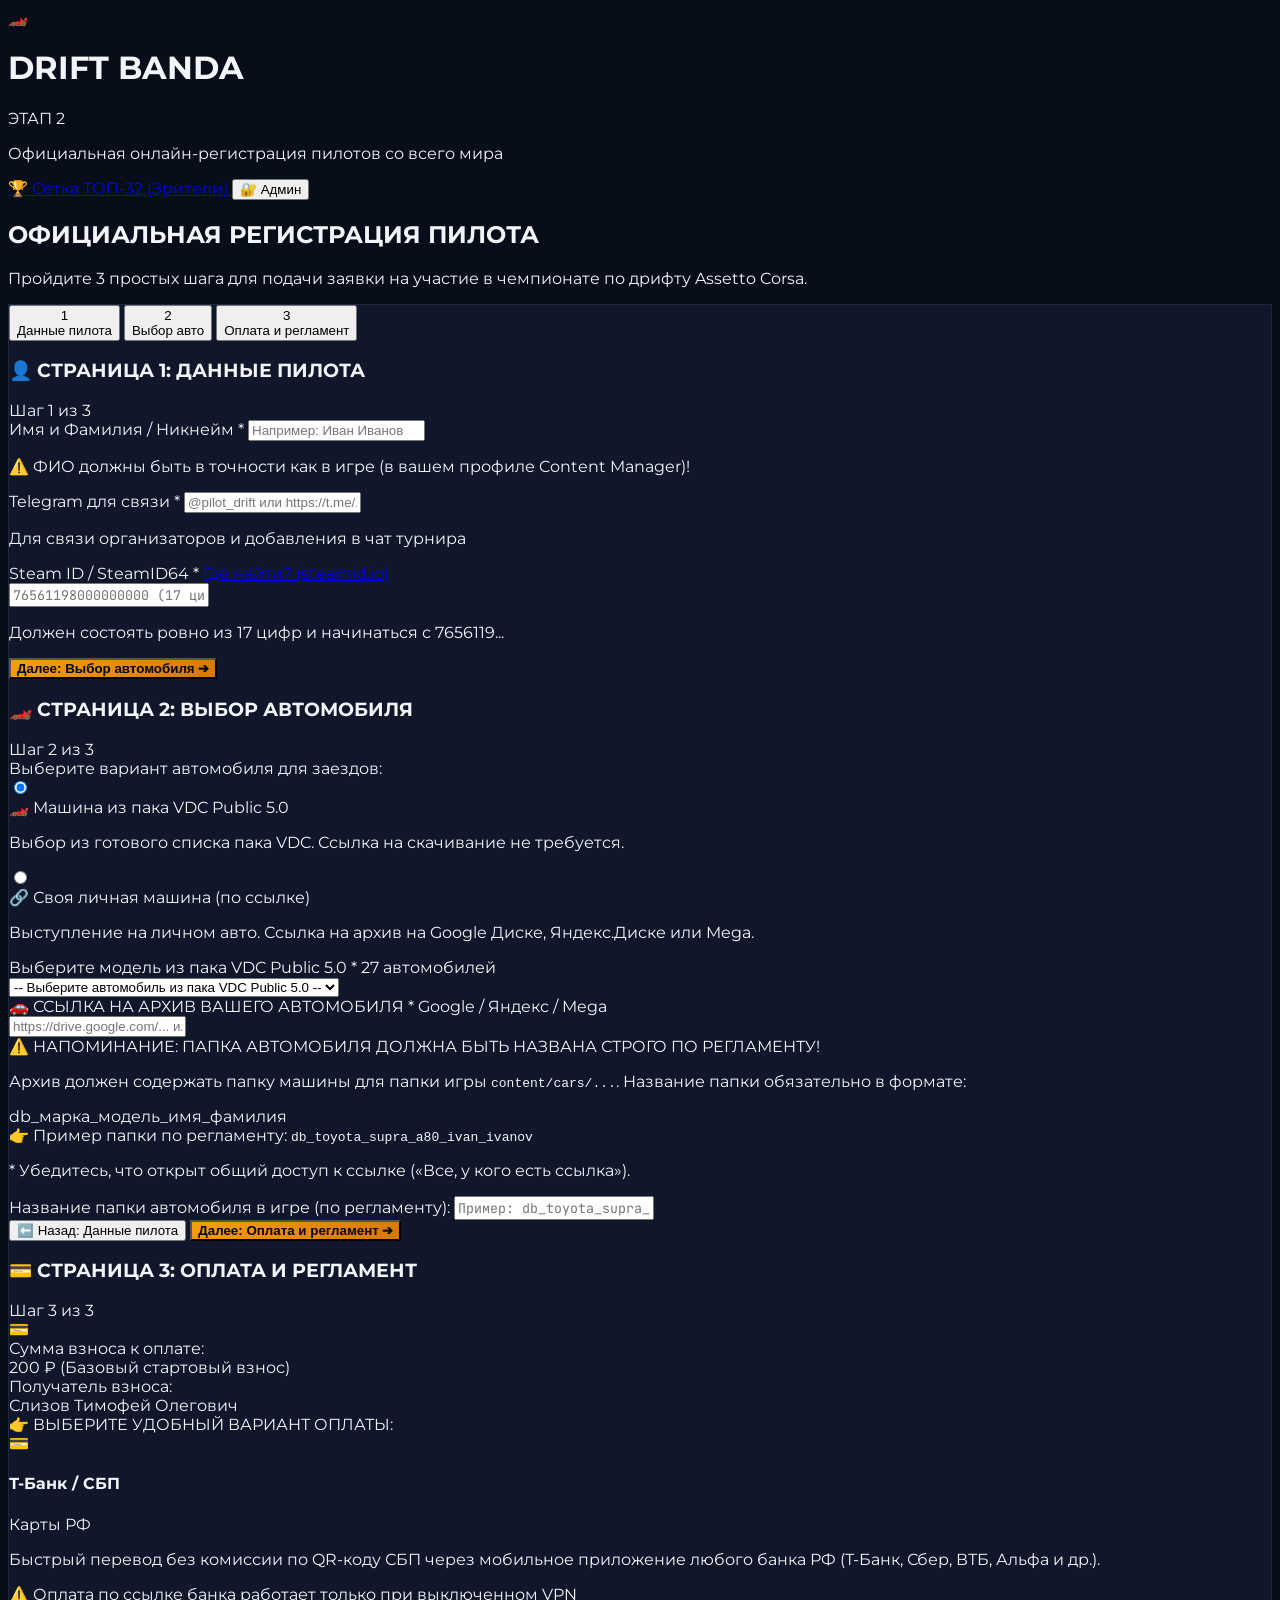
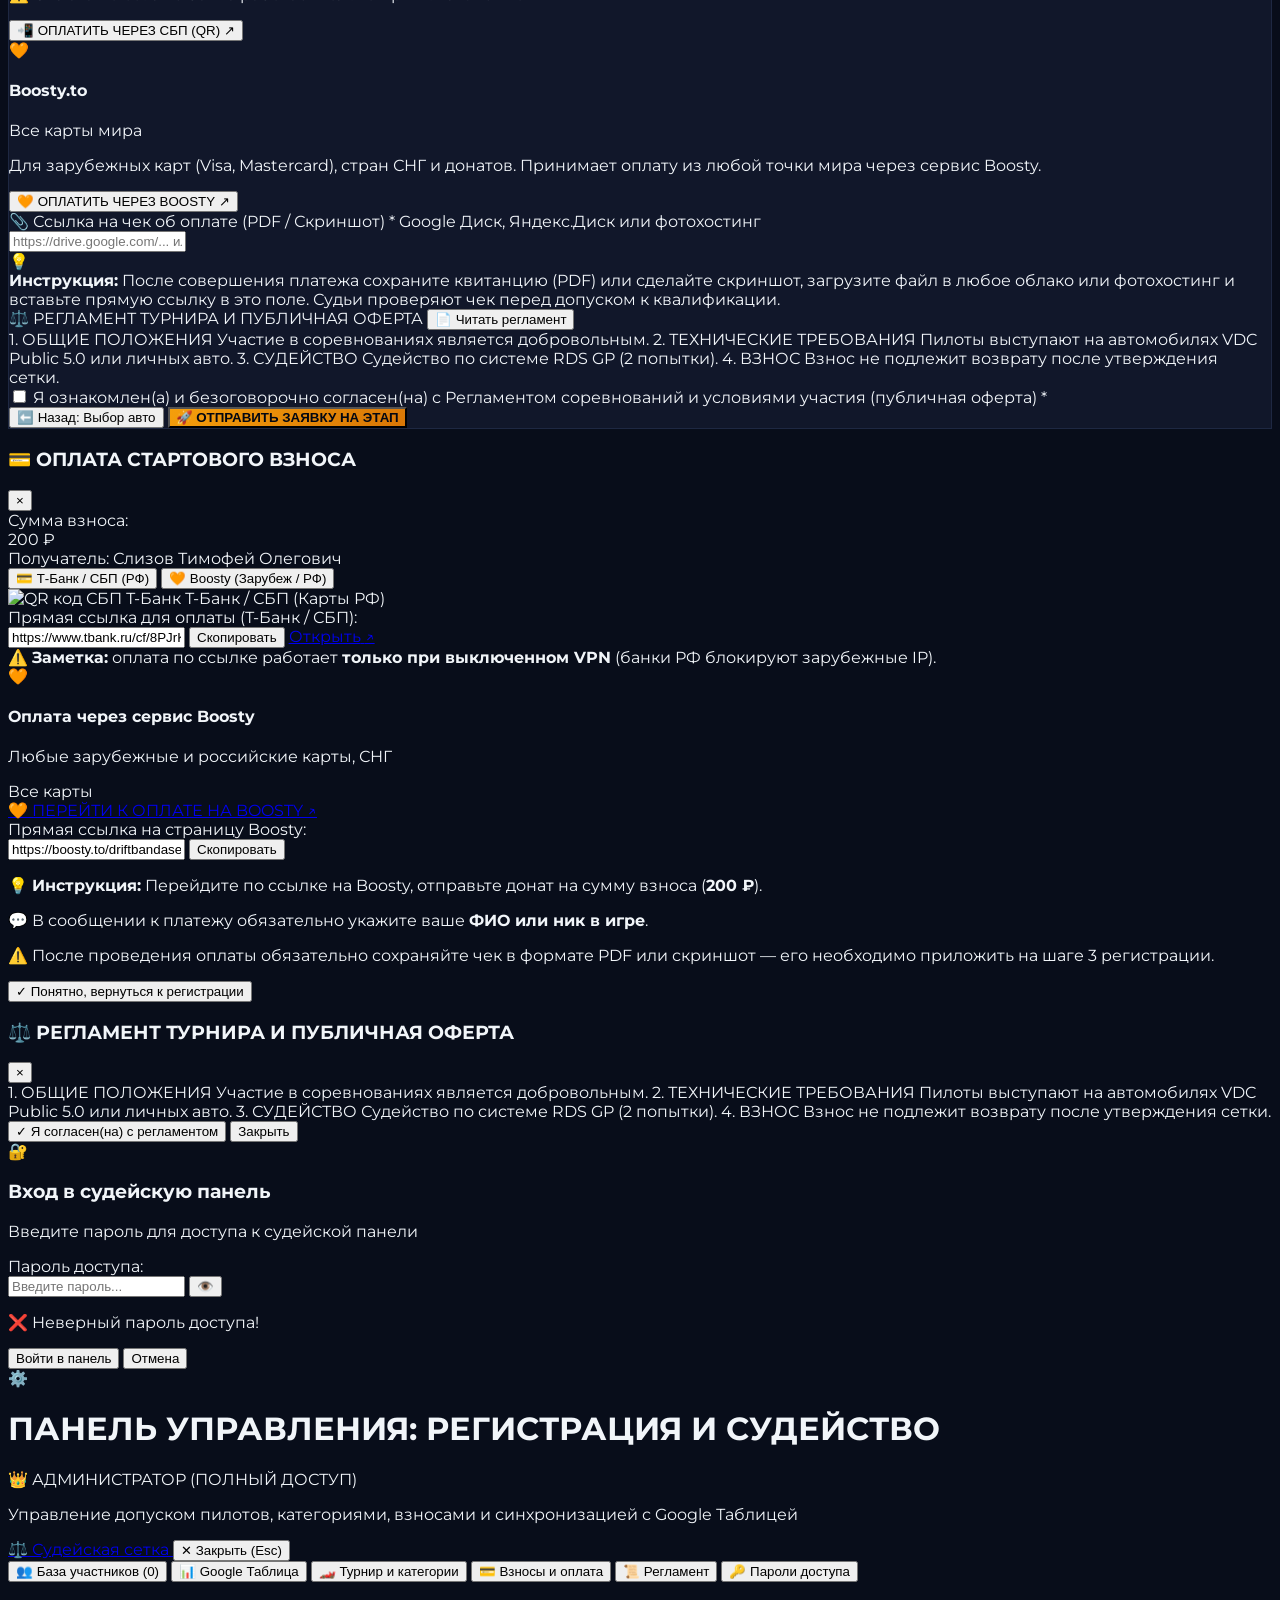
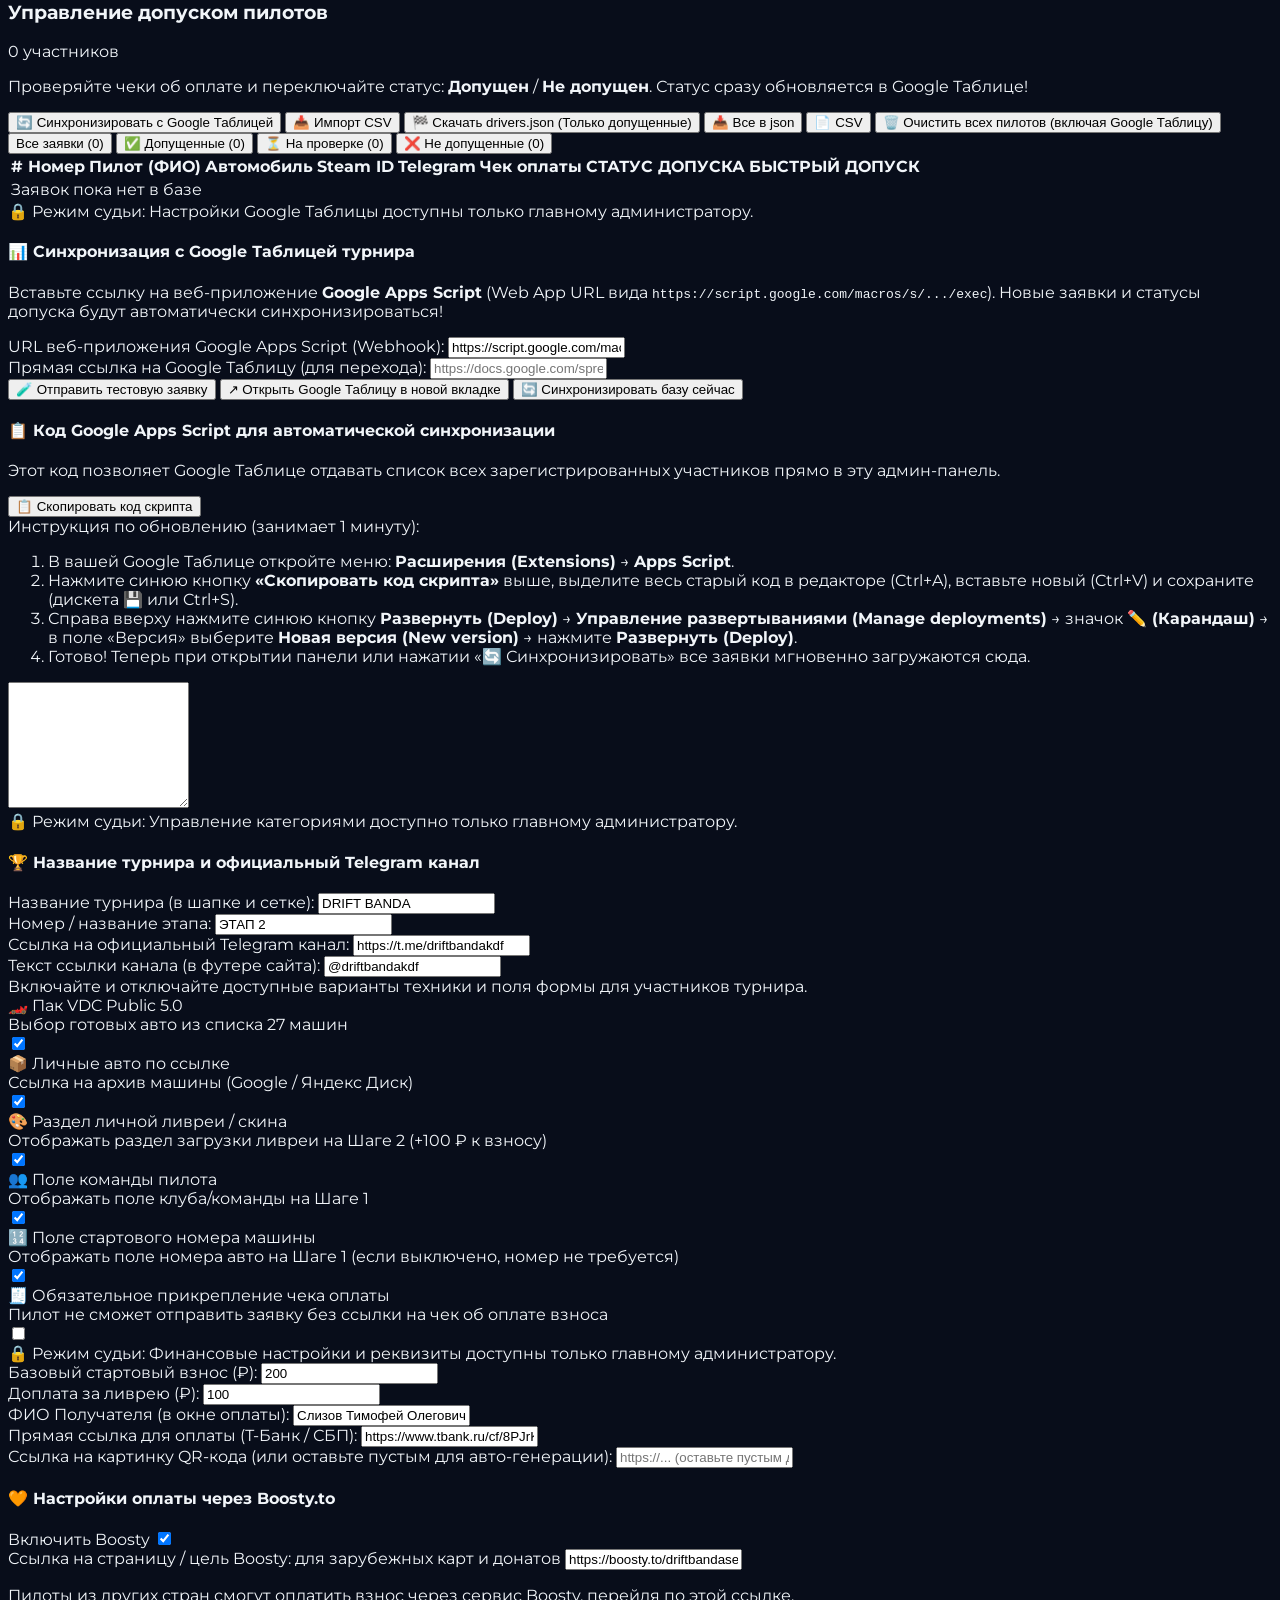
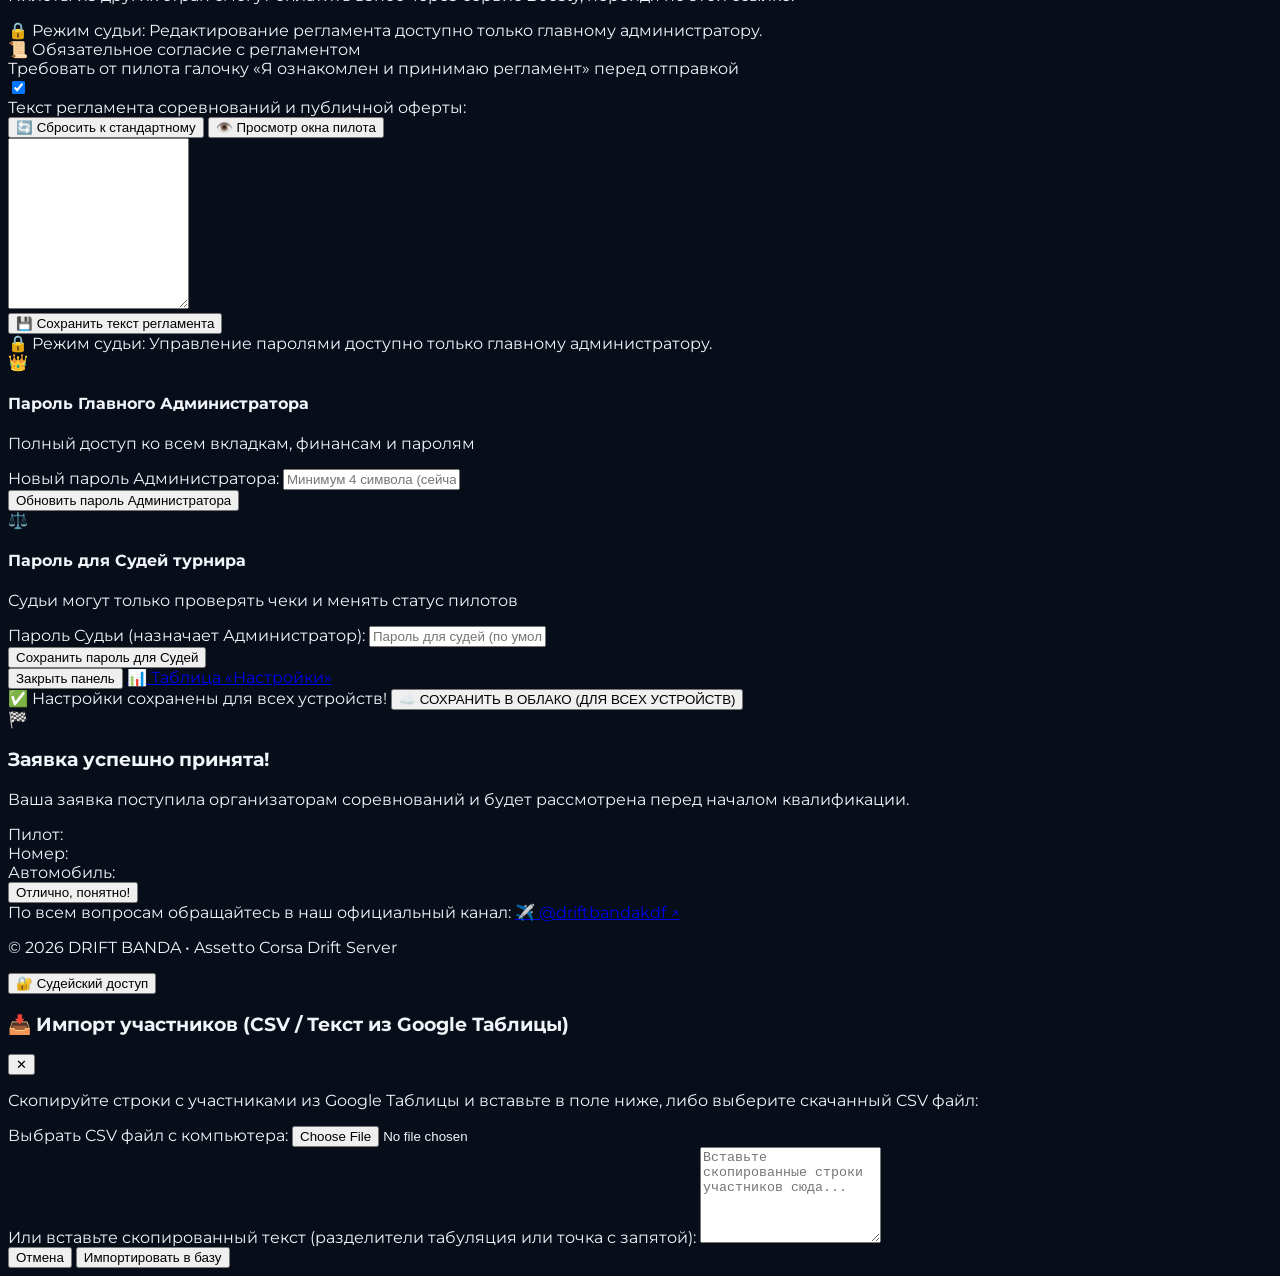
==== commit 351efe2f: "Add VPN warning note for bank payment link" ====
--- a/index.html
+++ b/index.html
@@ -474,6 +474,9 @@
                     <p class="text-xs text-slate-300 mt-2.5 leading-relaxed">
                       Быстрый перевод без комиссии по QR-коду СБП через мобильное приложение любого банка РФ (Т-Банк, Сбер, ВТБ, Альфа и др.).
                     </p>
+                    <p class="text-[11px] text-amber-400/90 mt-2 flex items-center gap-1.5 font-medium">
+                      <span>⚠️</span> <span>Оплата по ссылке банка работает только при выключенном VPN</span>
+                    </p>
                   </div>
 
                   <button 
@@ -677,6 +680,10 @@
               <span>Открыть</span> <span>↗</span>
             </a>
           </div>
+          <div class="mt-2 text-[11px] text-amber-300/90 bg-amber-950/35 border border-amber-500/25 rounded-lg px-3 py-1.5 flex items-center gap-2">
+            <span class="text-xs shrink-0">⚠️</span>
+            <span><b>Заметка:</b> оплата по ссылке работает <b>только при выключенном VPN</b> (банки РФ блокируют зарубежные IP).</span>
+          </div>
         </div>
       </div>
 
@@ -1730,7 +1737,23 @@
     function getAdminSettings() {
       try {
         const raw = localStorage.getItem('AC_REG_SETTINGS');
-        if (raw) return Object.assign({}, DEFAULT_ADMIN_SETTINGS, JSON.parse(raw));
+        if (raw) {
+          const parsed = JSON.parse(raw);
+          // Автоматическая миграция устаревших ссылок из старого кэша
+          if (typeof parsed.boostyUrl === 'string') {
+            const b = parsed.boostyUrl.trim().replace(/\/+$/, '');
+            if (b === 'https://boosty.to/driftbandaseries' || b === 'https://boosty.to/drift_banda' || (b.includes('boosty.to/driftbandaseries') && !b.includes('/donate'))) {
+              parsed.boostyUrl = 'https://boosty.to/driftbandaseries/donate';
+            }
+          }
+          if (parsed.telegramChannelUrl === 'https://t.me/drift_banda') {
+            parsed.telegramChannelUrl = 'https://t.me/driftbandakdf';
+          }
+          if (parsed.telegramChannelText === '@drift_banda') {
+            parsed.telegramChannelText = '@driftbandakdf';
+          }
+          return Object.assign({}, DEFAULT_ADMIN_SETTINGS, parsed);
+        }
       } catch(e) {}
       return Object.assign({}, DEFAULT_ADMIN_SETTINGS);
     }
@@ -1805,6 +1828,12 @@
           }
         }
         if (Object.keys(cloudSettings).length > 0) {
+          if (cloudSettings.boostyUrl && typeof cloudSettings.boostyUrl === 'string') {
+            const b = cloudSettings.boostyUrl.trim().replace(/\/+$/, '');
+            if (b.includes('boosty.to/driftbandaseries') && !b.includes('/donate')) {
+              cloudSettings.boostyUrl = 'https://boosty.to/driftbandaseries/donate';
+            }
+          }
           const current = getAdminSettings();
           const merged = Object.assign({}, DEFAULT_ADMIN_SETTINGS, current, cloudSettings);
           localStorage.setItem('AC_REG_SETTINGS', JSON.stringify(merged));
@@ -1843,7 +1872,13 @@
         recipientName: getVal('adminRecipientName', 'Слизов Тимофей Олегович'),
         paymentUrl: getVal('adminPaymentUrl', 'https://www.tbank.ru/cf/8PJrKHvdUcq'),
         qrImageUrl: getVal('adminQrImageUrl'),
-        boostyUrl: getVal('adminBoostyUrl', 'https://boosty.to/driftbandaseries/donate'),
+        boostyUrl: (function() {
+          let b = getVal('adminBoostyUrl', 'https://boosty.to/driftbandaseries/donate');
+          if (b.includes('boosty.to/driftbandaseries') && !b.includes('/donate')) {
+            b = 'https://boosty.to/driftbandaseries/donate';
+          }
+          return b;
+        })(),
         allowBoosty: getChk('adminOptAllowBoosty'),
         requireConsent: getChk('adminOptRequireConsent'),
         regulationsText: document.getElementById('adminRegulationsText')?.value || DEFAULT_ADMIN_SETTINGS.regulationsText
@@ -1973,7 +2008,10 @@
       if (directPayLink) directPayLink.href = s.paymentUrl;
 
       // Boosty settings
-      const boostyUrl = s.boostyUrl || 'https://boosty.to/driftbandaseries/donate';
+      let boostyUrl = (s.boostyUrl || 'https://boosty.to/driftbandaseries/donate').trim();
+      if (boostyUrl.includes('boosty.to/driftbandaseries') && !boostyUrl.includes('/donate')) {
+        boostyUrl = 'https://boosty.to/driftbandaseries/donate';
+      }
       const allowBoosty = s.allowBoosty !== false;
 
       const step3BoostyCard = document.getElementById('step3BoostyCard');
@@ -2848,6 +2886,24 @@
       const s = getAdminSettings();
       if (s.allowBoosty === false) method = 'sbp';
 
+      // Гарантированно обновляем ссылки и реквизиты в модальном окне перед показом
+      let boostyUrl = (s.boostyUrl || 'https://boosty.to/driftbandaseries/donate').trim();
+      if (boostyUrl.includes('boosty.to/driftbandaseries') && !boostyUrl.includes('/donate')) {
+        boostyUrl = 'https://boosty.to/driftbandaseries/donate';
+      }
+      const boostyBtn = document.getElementById('modalBoostyLinkBtn');
+      if (boostyBtn) boostyBtn.href = boostyUrl;
+      const boostyInput = document.getElementById('modalBoostyLinkInput');
+      if (boostyInput) boostyInput.value = boostyUrl;
+
+      const paymentUrl = s.paymentUrl || 'https://www.tbank.ru/cf/8PJrKHvdUcq';
+      const payBtn = document.getElementById('modalPaymentLinkBtn');
+      if (payBtn) payBtn.href = paymentUrl;
+      const directPayLink = document.getElementById('modalPaymentDirectLink');
+      if (directPayLink) directPayLink.href = paymentUrl;
+      const payInput = document.getElementById('paymentLinkInput');
+      if (payInput) payInput.value = paymentUrl;
+
       updateFeeDisplay();
       switchPaymentMethod(method);
       document.getElementById('paymentModal')?.classList.remove('hidden');
@@ -3038,6 +3094,30 @@
       window.addEventListener('focus', loadCloudSettings);
       setInterval(loadCloudSettings, 30000);
     });
+
+    // Мобильная защита: при возвращении на вкладку из фонового режима (BFCache)
+    window.addEventListener('pageshow', function(e) {
+      if (e.persisted) {
+        window.location.reload();
+      }
+    });
+
+    // Автоматическая проверка обновлений интерфейса
+    (function checkAppVersion() {
+      const CURRENT_BUILD = '20261112-v6';
+      try {
+        fetch('version.json?_t=' + Date.now(), { cache: 'no-store' })
+          .then(function(r) { return r.ok ? r.json() : null; })
+          .then(function(data) {
+            if (data && data.version && data.version !== CURRENT_BUILD) {
+              console.log('Обнаружена новая версия:', data.version, 'перезагрузка...');
+              window.location.reload(true);
+            }
+          })
+          .catch(function() {});
+      } catch(e) {}
+    })();
+
     try {
       applyAdminSettingsToInterface();
     } catch(e) {}
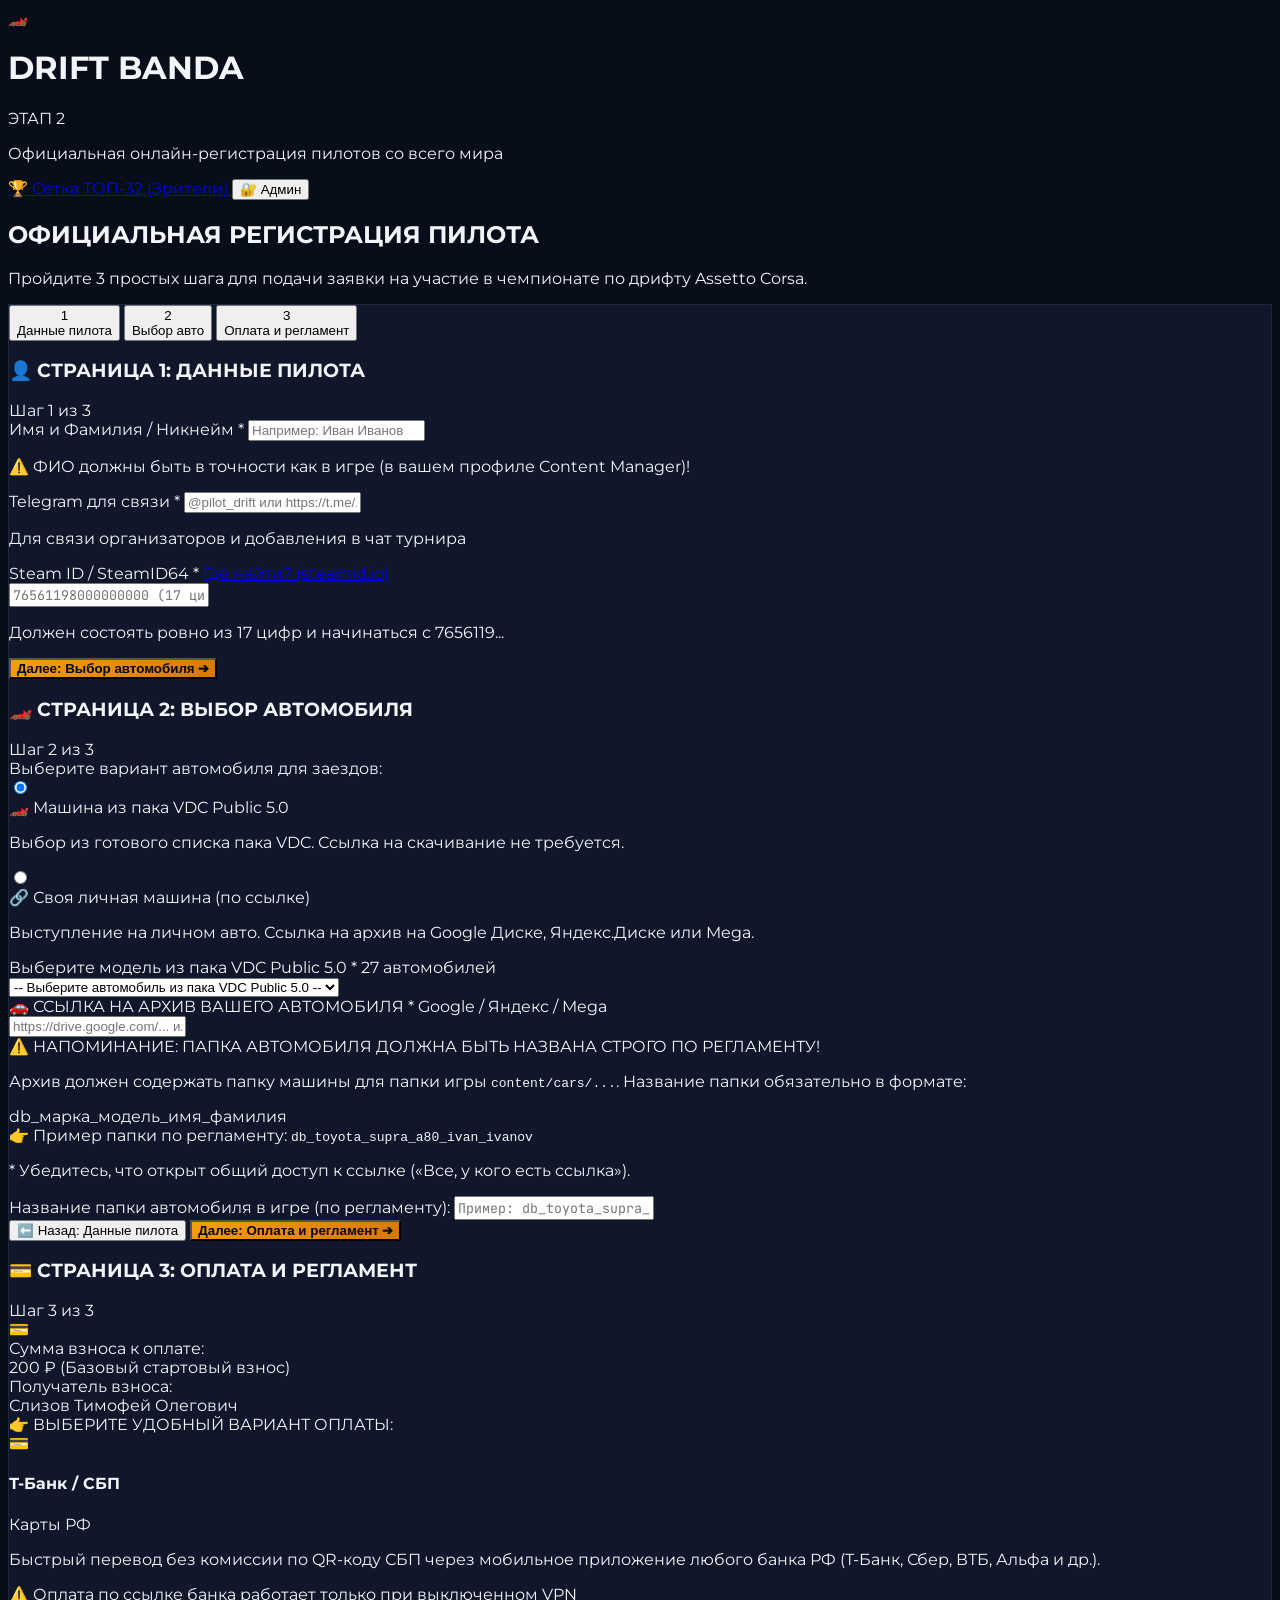
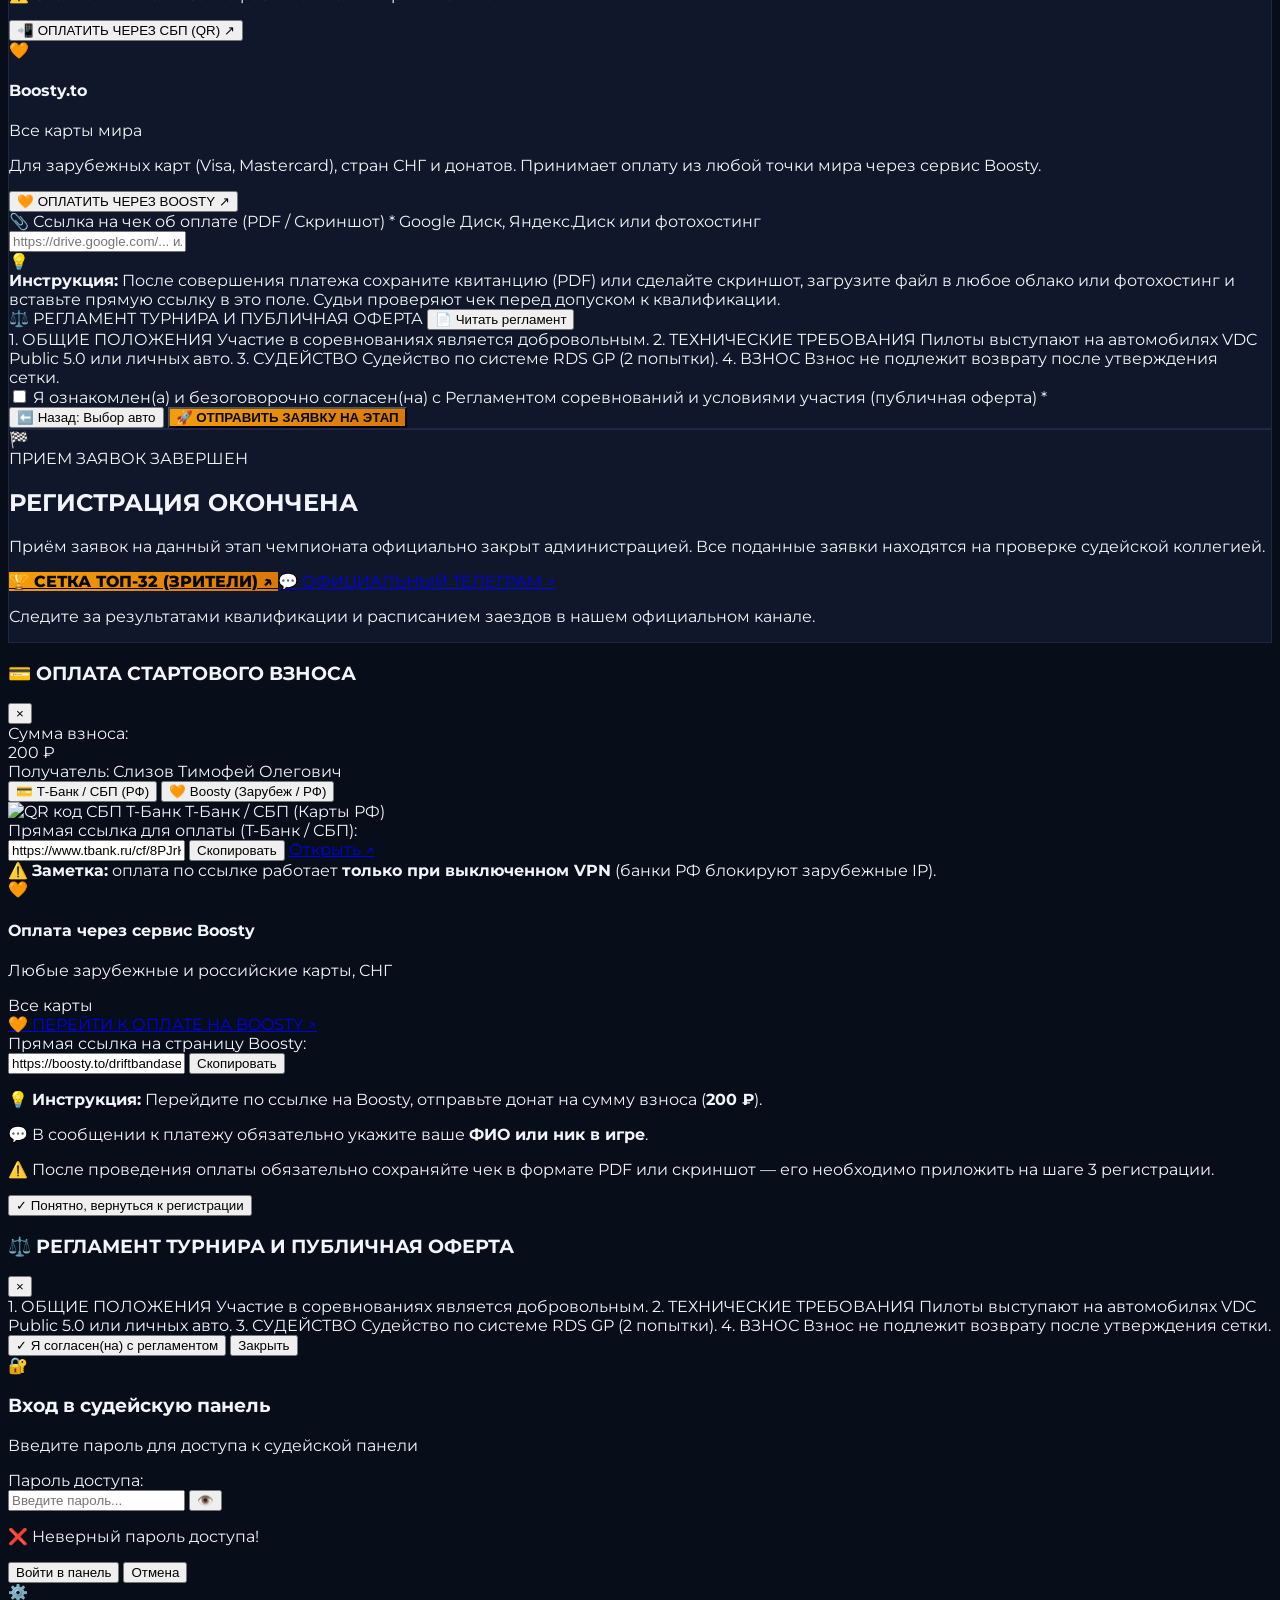
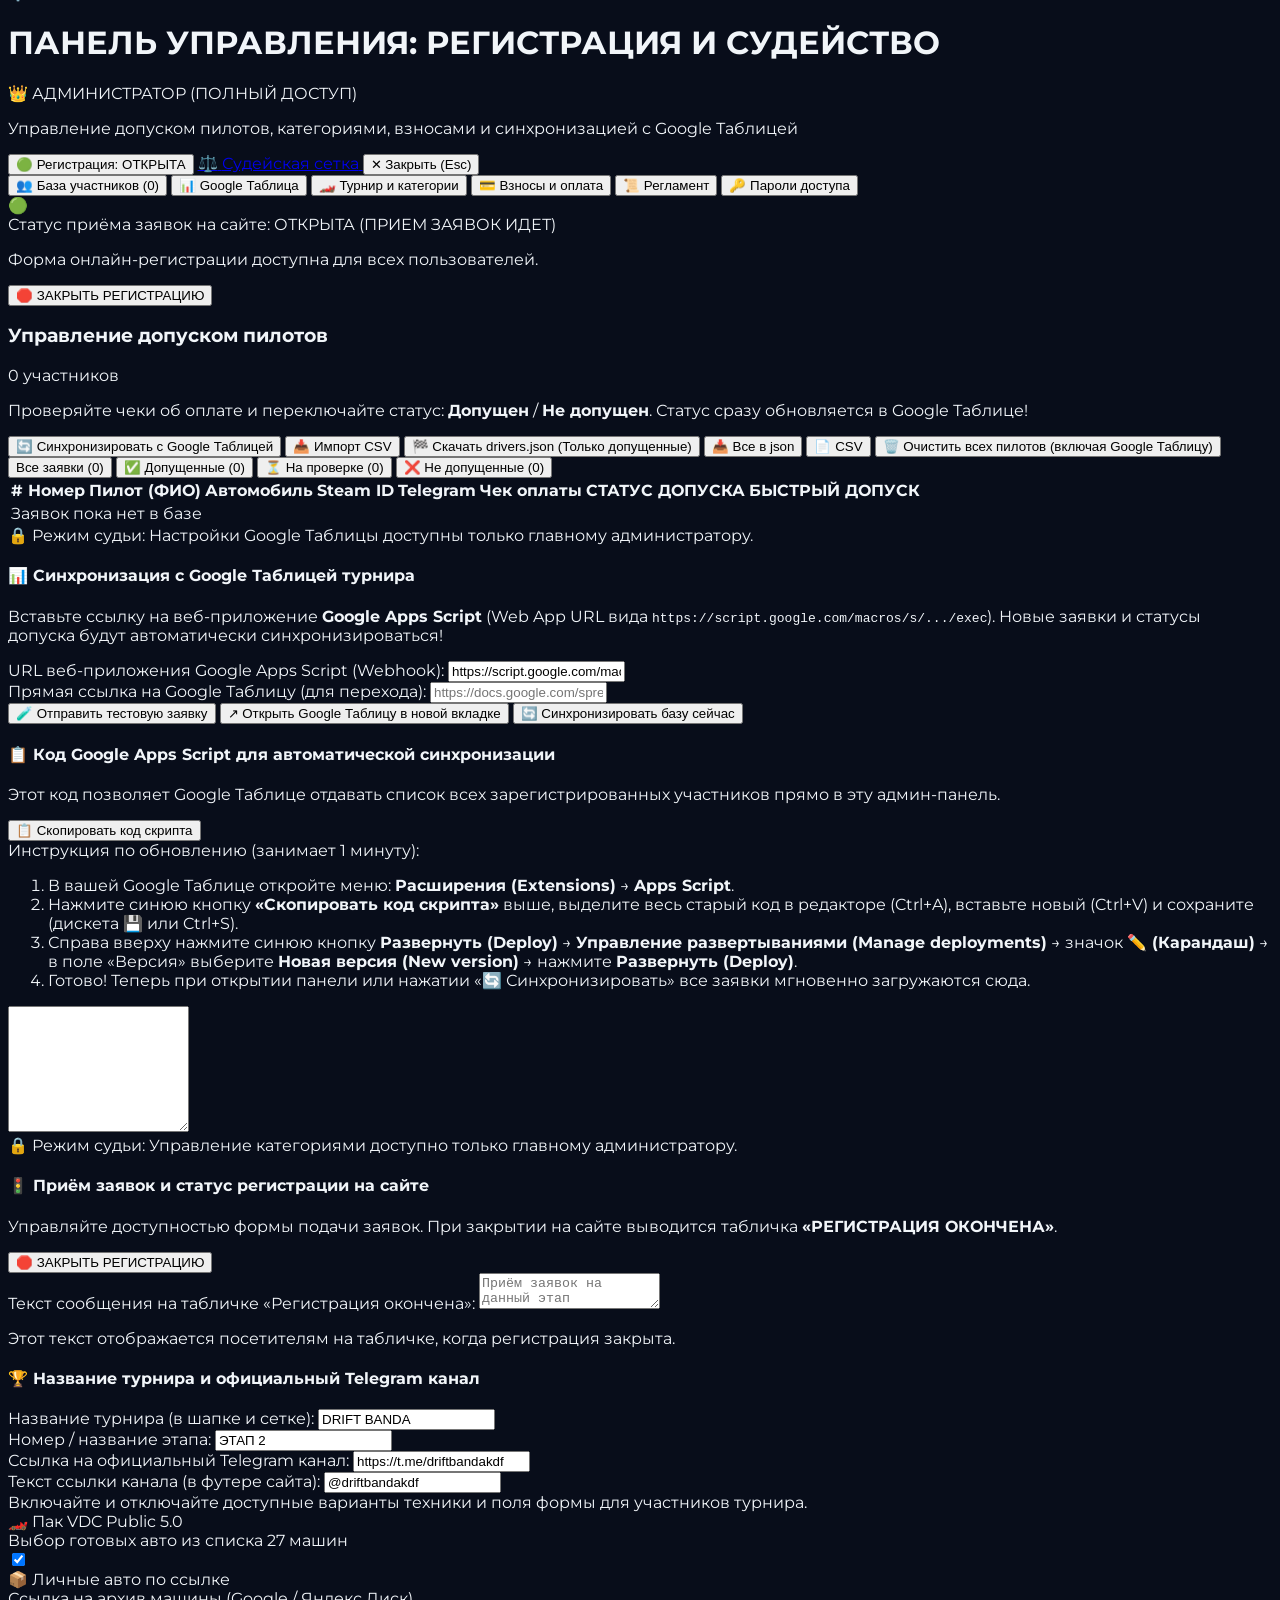
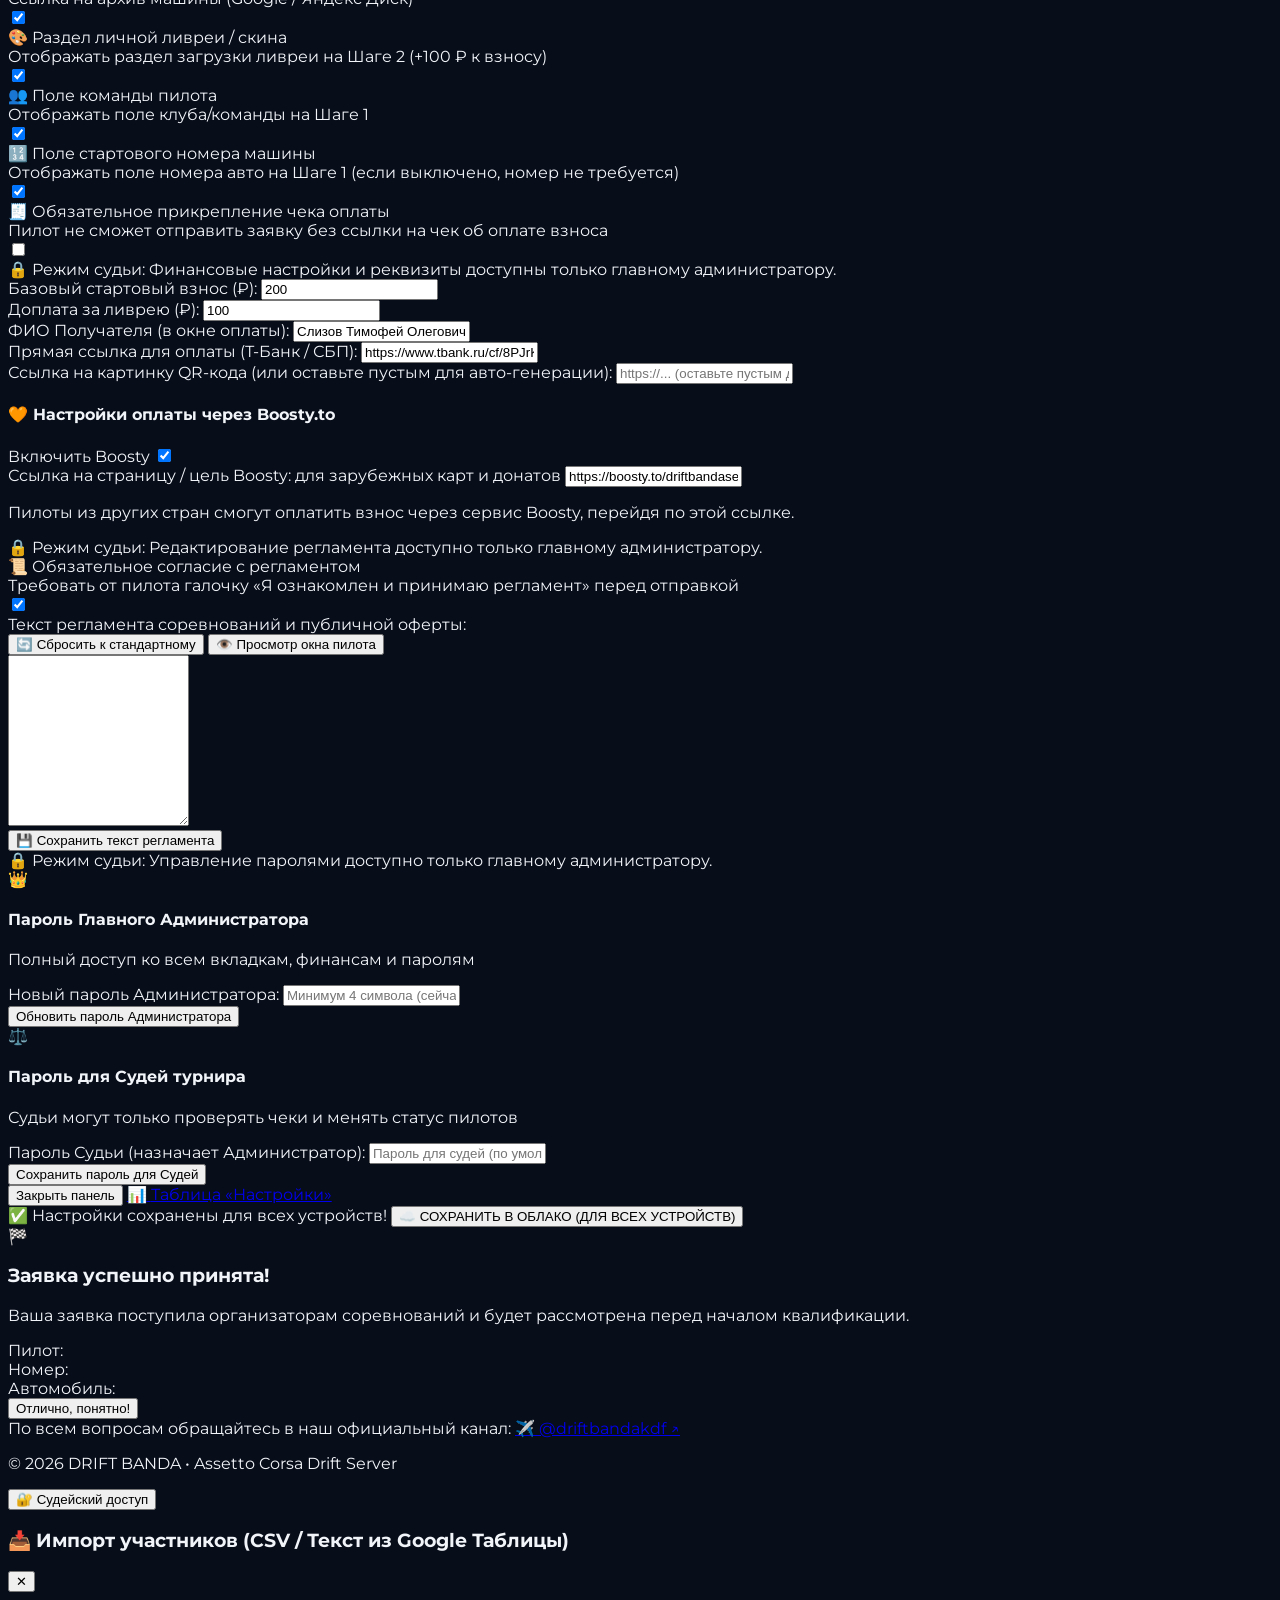
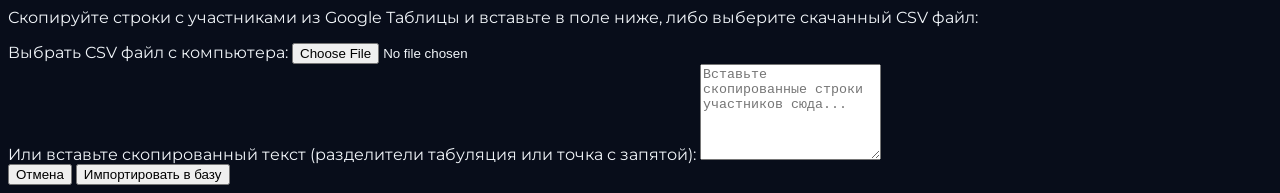
==== commit fb786cde: "Add admin button to close registration and display registration closed plate" ====
--- a/index.html
+++ b/index.html
@@ -72,7 +72,7 @@
   <main class="max-w-3xl mx-auto px-4 py-8 w-full flex-1">
     
     <!-- Title Card -->
-    <div class="mb-6 text-center sm:text-left">
+    <div id="registrationTitleCard" class="mb-6 text-center sm:text-left">
       <h2 class="text-xl sm:text-2xl font-black text-white uppercase tracking-tight">
         ОФИЦИАЛЬНАЯ РЕГИСТРАЦИЯ ПИЛОТА
       </h2>
@@ -82,7 +82,7 @@
     </div>
 
     <!-- Multi-Step Registration Form Card -->
-    <div class="rds-card rounded-2xl p-6 sm:p-8 shadow-2xl border border-[#1e2a47]">
+    <div id="pilotRegistrationFormCard" class="rds-card rounded-2xl p-6 sm:p-8 shadow-2xl border border-[#1e2a47]">
       <form id="pilotRegistrationForm" onsubmit="handleRegistrationSubmit(event)" class="space-y-6">
 
         <!-- Stepper Indicator -->
@@ -599,6 +599,40 @@
       </form>
     </div>
 
+    <!-- Registration Closed Plate / Banner -->
+    <div id="registrationClosedPlate" class="hidden rds-card rounded-2xl p-8 sm:p-12 text-center shadow-2xl border border-rose-500/40 bg-gradient-to-b from-[#140b17] via-[#0f1424] to-[#070b16] space-y-6">
+      <div class="w-20 h-20 mx-auto rounded-3xl bg-rose-500/10 border-2 border-rose-500/30 flex items-center justify-center text-4xl shadow-xl shadow-rose-500/20">
+        🏁
+      </div>
+      
+      <div class="space-y-3">
+        <div class="inline-flex items-center gap-2 px-3.5 py-1 rounded-full bg-rose-950/80 border border-rose-500/50 text-rose-300 text-xs font-mono font-bold tracking-wider uppercase shadow-sm">
+          <span class="w-2 h-2 rounded-full bg-rose-500 animate-pulse"></span>
+          ПРИЕМ ЗАЯВОК ЗАВЕРШЕН
+        </div>
+        <h2 class="text-2xl sm:text-3xl font-black text-white uppercase tracking-tight">
+          РЕГИСТРАЦИЯ ОКОНЧЕНА
+        </h2>
+        <p class="text-xs sm:text-sm text-slate-300 max-w-lg mx-auto leading-relaxed" id="registrationClosedCustomMessage">
+          Приём заявок на данный этап чемпионата официально закрыт администрацией. Все поданные заявки находятся на проверке судейской коллегией.
+        </p>
+      </div>
+
+      <!-- Action buttons for participants -->
+      <div class="pt-2 flex flex-wrap items-center justify-center gap-3">
+        <a href="https://sergeyprimo.github.io/top32/" onclick="if(window.location.protocol==='file:'){this.href='top32.html';}" class="theme-btn-primary px-6 py-3 rounded-xl text-xs font-black uppercase tracking-wider flex items-center gap-2 shadow-lg shadow-amber-500/20 transition hover:brightness-110">
+          <span>🏆</span> <span>СЕТКА ТОП-32 (ЗРИТЕЛИ)</span> <span>↗</span>
+        </a>
+        <a id="closedPlateTelegramLink" href="https://t.me/driftbandakdf" target="_blank" rel="noopener noreferrer" class="bg-[#18233b] hover:bg-[#223254] text-cyan-300 border border-[#2b3d66] px-5 py-3 rounded-xl text-xs font-bold transition flex items-center gap-2 shadow-sm">
+          <span>💬</span> <span>ОФИЦИАЛЬНЫЙ ТЕЛЕГРАМ</span> <span>↗</span>
+        </a>
+      </div>
+
+      <p class="text-[11px] text-slate-500">
+        Следите за результатами квалификации и расписанием заездов в нашем официальном канале.
+      </p>
+    </div>
+
   </main>
 
   <!-- ================= PAYMENT MODAL ================= -->
@@ -867,7 +901,10 @@
         </div>
       </div>
 
-      <div class="flex items-center gap-3">
+      <div class="flex items-center gap-2 sm:gap-3">
+        <button type="button" id="btnAdminHeaderToggleReg" onclick="toggleRegistrationStatus()" class="text-xs px-3 py-1.5 rounded-lg font-black flex items-center gap-1.5 transition shadow-sm cursor-pointer bg-emerald-950/80 text-emerald-300 border border-emerald-500/50 hover:bg-emerald-900" title="Быстрое переключение статуса регистрации">
+          <span id="btnAdminHeaderToggleRegIcon">🟢</span> <span id="btnAdminHeaderToggleRegText" class="hidden sm:inline">Регистрация: ОТКРЫТА</span>
+        </button>
         <a href="https://sergeyprimo.github.io/top32/judges.html" target="_blank" onclick="if(window.location.protocol==='file:'){this.href='judges.html';}" class="text-xs bg-cyan-950/70 hover:bg-cyan-900/80 border border-cyan-500/50 text-cyan-300 px-3 py-1.5 rounded-lg font-black flex items-center gap-1.5 transition shadow-sm" title="Открыть судейскую панель для оценки заездов">
           <span>⚖️</span> <span class="hidden md:inline">Судейская сетка</span>
         </a>
@@ -905,6 +942,27 @@
 
         <!-- ================= TAB: PILOTS DATABASE (PRIMARY) ================= -->
         <div id="admTab_pilots" class="space-y-5">
+          <!-- Registration Status Banner in Pilots Tab -->
+          <div id="pilotsTabRegStatusBanner" class="p-4 rounded-2xl border flex flex-col sm:flex-row items-start sm:items-center justify-between gap-4 transition shadow-md bg-[#0c1222] border-emerald-500/40">
+            <div class="flex items-center gap-3">
+              <span id="pilotsTabRegStatusIcon" class="text-2xl">🟢</span>
+              <div>
+                <div class="flex items-center gap-2 flex-wrap">
+                  <span class="text-xs font-black uppercase text-white tracking-wide">Статус приёма заявок на сайте:</span>
+                  <span id="pilotsTabRegStatusBadge" class="text-xs px-2.5 py-0.5 rounded font-bold font-mono bg-emerald-950/90 text-emerald-300 border border-emerald-500/50">
+                    ОТКРЫТА (ПРИЕМ ЗАЯВОК ИДЕТ)
+                  </span>
+                </div>
+                <p id="pilotsTabRegStatusDesc" class="text-[11px] text-slate-400 mt-0.5">
+                  Форма онлайн-регистрации доступна для всех пользователей.
+                </p>
+              </div>
+            </div>
+            <button type="button" id="btnPilotsTabToggleReg" onclick="toggleRegistrationStatus()" class="shrink-0 font-black text-xs py-2.5 px-4 rounded-xl transition flex items-center gap-2 shadow-md cursor-pointer bg-rose-600 hover:bg-rose-500 text-white">
+              <span>🛑</span> <span>ЗАКРЫТЬ РЕГИСТРАЦИЮ</span>
+            </button>
+          </div>
+
           <!-- Control bar with filters and export buttons -->
           <div class="flex flex-col lg:flex-row items-start lg:items-center justify-between gap-4 p-5 bg-[#0c1222] border border-[#1b2640] rounded-2xl shadow-md">
             <div>
@@ -1073,6 +1131,38 @@
             🔒 Режим судьи: Управление категориями доступно только главному администратору.
           </div>
 
+          <!-- Registration State Control Card -->
+          <div class="bg-[#0c1222] border border-amber-500/30 rounded-2xl p-5 space-y-4 shadow-md">
+            <div class="flex flex-col sm:flex-row items-start sm:items-center justify-between gap-4">
+              <div>
+                <h4 class="text-xs font-black uppercase text-amber-300 tracking-wider flex items-center gap-2">
+                  <span>🚦</span> Приём заявок и статус регистрации на сайте
+                </h4>
+                <p class="text-xs text-slate-400 mt-1">
+                  Управляйте доступностью формы подачи заявок. При закрытии на сайте выводится табличка <b>«РЕГИСТРАЦИЯ ОКОНЧЕНА»</b>.
+                </p>
+              </div>
+              <button type="button" id="btnCategoriesTabToggleReg" onclick="toggleRegistrationStatus()" class="font-black text-xs py-2.5 px-4 rounded-xl transition flex items-center gap-2 shadow-md cursor-pointer bg-rose-600 hover:bg-rose-500 text-white shrink-0">
+                <span>🛑</span> <span>ЗАКРЫТЬ РЕГИСТРАЦИЮ</span>
+              </button>
+            </div>
+
+            <div class="pt-2 border-t border-[#18233b]">
+              <label class="block text-xs font-bold text-slate-300 uppercase mb-1">
+                Текст сообщения на табличке «Регистрация окончена»:
+              </label>
+              <textarea 
+                id="adminRegistrationClosedMessage"
+                rows="2"
+                placeholder="Приём заявок на данный этап чемпионата официально закрыт администрацией. Все поданные заявки находятся на проверке судейской коллегией."
+                class="w-full bg-[#080d19] border border-[#212f4d] focus:border-amber-400 rounded-xl px-3.5 py-2.5 text-xs text-white outline-none leading-relaxed"
+              ></textarea>
+              <p class="text-[11px] text-slate-500 mt-1">
+                Этот текст отображается посетителям на табличке, когда регистрация закрыта.
+              </p>
+            </div>
+          </div>
+
           <!-- Tournament Branding Section -->
           <div class="bg-[#0c1222] border border-purple-500/30 rounded-2xl p-5 space-y-4 shadow-md">
             <h4 class="text-xs font-black uppercase text-purple-300 tracking-wider flex items-center gap-2">
@@ -1544,12 +1634,14 @@
     // JUDGE ADMIN PANEL LOGIC: ROLES (ADMIN / JUDGE) & STATUSES
     // =========================================================
 
-    let currentUserRole = 'admin'; // 'admin' | 'judge'
+    let currentUserRole = null; // 'admin' | 'judge'
     let currentPilotFilter = 'all'; // 'all' | 'approved' | 'pending' | 'rejected'
 
     const DEFAULT_ADMIN_SETTINGS = {
       tournamentTitle: "DRIFT BANDA",
       stageBadge: "ЭТАП 2",
+      registrationClosed: false,
+      registrationClosedMessage: "Приём заявок на данный этап чемпионата официально закрыт администрацией. Все поданные заявки находятся на проверке судейской коллегией.",
       telegramChannelUrl: "https://t.me/driftbandakdf",
       telegramChannelText: "@driftbandakdf",
       allowCarNumber: false,
@@ -1654,6 +1746,7 @@
     }
 
     function closeJudgeSettingsModal() {
+      currentUserRole = null;
       const modal = document.getElementById('judgeSettingsModal');
       if (modal) {
         modal.classList.add('hidden');
@@ -1792,14 +1885,17 @@
         curReg = DEFAULT_ADMIN_SETTINGS.regulationsText;
       }
       setVal('adminRegulationsText', curReg);
+      setVal('adminRegistrationClosedMessage', s.registrationClosedMessage || DEFAULT_ADMIN_SETTINGS.registrationClosedMessage);
       setVal('adminJudgePinInput', getJudgePin());
+      updateRegistrationToggleButtons(s.registrationClosed === true || s.isRegistrationClosed === true);
     }
 
     
         // Безопасная загрузка настроек турнира
     async function loadCloudSettings() {
       // Никогда не перезаписываем настройки, если открыта панель главного администратора
-      if (typeof currentUserRole !== 'undefined' && currentUserRole === 'admin') {
+      const adminModal = document.getElementById('judgeSettingsModal');
+      if (adminModal && !adminModal.classList.contains('hidden') && currentUserRole === 'admin') {
         return;
       }
       const sheetId = '18MzACup3xJOxFxOrceMZekuFm2nAISroVrrO2-UYfCE';
@@ -1881,6 +1977,11 @@
         })(),
         allowBoosty: getChk('adminOptAllowBoosty'),
         requireConsent: getChk('adminOptRequireConsent'),
+        registrationClosed: (function() {
+          const cur = getAdminSettings();
+          return !!cur.registrationClosed;
+        })(),
+        registrationClosedMessage: getVal('adminRegistrationClosedMessage', DEFAULT_ADMIN_SETTINGS.registrationClosedMessage),
         regulationsText: document.getElementById('adminRegulationsText')?.value || DEFAULT_ADMIN_SETTINGS.regulationsText
       };
 
@@ -1945,6 +2046,33 @@
     function applyAdminSettingsToInterface() {
       const s = getAdminSettings();
 
+      // Registration Open / Closed toggle state
+      const isClosed = (s.registrationClosed === true || s.isRegistrationClosed === true);
+      const titleCard = document.getElementById('registrationTitleCard');
+      const formCard = document.getElementById('pilotRegistrationFormCard');
+      const closedPlate = document.getElementById('registrationClosedPlate');
+      const closedMsgEl = document.getElementById('registrationClosedCustomMessage');
+
+      if (closedMsgEl) {
+        closedMsgEl.textContent = s.registrationClosedMessage || DEFAULT_ADMIN_SETTINGS.registrationClosedMessage;
+      }
+      const closedTgLink = document.getElementById('closedPlateTelegramLink');
+      if (closedTgLink) {
+        closedTgLink.href = s.telegramChannelUrl || 'https://t.me/driftbandakdf';
+      }
+
+      if (isClosed) {
+        if (titleCard) titleCard.style.display = 'none';
+        if (formCard) formCard.style.display = 'none';
+        if (closedPlate) closedPlate.classList.remove('hidden');
+      } else {
+        if (titleCard) titleCard.style.display = '';
+        if (formCard) formCard.style.display = '';
+        if (closedPlate) closedPlate.classList.add('hidden');
+      }
+
+      updateRegistrationToggleButtons(isClosed);
+
       // Tournament Title & Stage Badge
       const titleEl = document.getElementById('displayTournamentTitle');
       if (titleEl) titleEl.textContent = s.tournamentTitle || 'DRIFT BANDA';
@@ -2051,6 +2179,108 @@
       const consentCb = document.getElementById('regTermsConsent');
       if (consentCb) {
         consentCb.required = (s.requireConsent !== false);
+      }
+    }
+
+    function updateRegistrationToggleButtons(isClosed) {
+      // 1. Header button
+      const hdrBtn = document.getElementById('btnAdminHeaderToggleReg');
+      const hdrIcon = document.getElementById('btnAdminHeaderToggleRegIcon');
+      const hdrText = document.getElementById('btnAdminHeaderToggleRegText');
+      if (hdrBtn) {
+        if (isClosed) {
+          hdrBtn.className = 'text-xs px-3 py-1.5 rounded-lg font-black flex items-center gap-1.5 transition shadow-sm cursor-pointer bg-rose-950/80 text-rose-300 border border-rose-500/50 hover:bg-rose-900';
+          if (hdrIcon) hdrIcon.textContent = '🔴';
+          if (hdrText) hdrText.textContent = 'Регистрация: ЗАКРЫТА';
+          hdrBtn.title = 'Регистрация закрыта. Нажмите, чтобы открыть приём заявок.';
+        } else {
+          hdrBtn.className = 'text-xs px-3 py-1.5 rounded-lg font-black flex items-center gap-1.5 transition shadow-sm cursor-pointer bg-emerald-950/80 text-emerald-300 border border-emerald-500/50 hover:bg-emerald-900';
+          if (hdrIcon) hdrIcon.textContent = '🟢';
+          if (hdrText) hdrText.textContent = 'Регистрация: ОТКРЫТА';
+          hdrBtn.title = 'Регистрация открыта. Нажмите, чтобы закрыть приём заявок.';
+        }
+      }
+
+      // 2. Banner in Pilots Tab
+      const pilotsBanner = document.getElementById('pilotsTabRegStatusBanner');
+      const pilotsIcon = document.getElementById('pilotsTabRegStatusIcon');
+      const pilotsBadge = document.getElementById('pilotsTabRegStatusBadge');
+      const pilotsDesc = document.getElementById('pilotsTabRegStatusDesc');
+      const pilotsBtn = document.getElementById('btnPilotsTabToggleReg');
+      if (pilotsBanner) {
+        if (isClosed) {
+          pilotsBanner.className = 'p-4 rounded-2xl border flex flex-col sm:flex-row items-start sm:items-center justify-between gap-4 transition shadow-md bg-[#160d19] border-rose-500/50';
+          if (pilotsIcon) pilotsIcon.textContent = '🔴';
+          if (pilotsBadge) {
+            pilotsBadge.className = 'text-xs px-2.5 py-0.5 rounded font-bold font-mono bg-rose-950/90 text-rose-300 border border-rose-500/60';
+            pilotsBadge.textContent = 'ЗАКРЫТА (РЕГИСТРАЦИЯ ОКОНЧЕНА)';
+          }
+          if (pilotsDesc) pilotsDesc.textContent = 'На сайте для всех пользователей отображается табличка «Регистрация окончена». Форма скрыта.';
+          if (pilotsBtn) {
+            pilotsBtn.className = 'shrink-0 font-black text-xs py-2.5 px-4 rounded-xl transition flex items-center gap-2 shadow-md cursor-pointer bg-emerald-600 hover:bg-emerald-500 text-white';
+            pilotsBtn.innerHTML = '<span>🟢</span> <span>ОТКРЫТЬ РЕГИСТРАЦИЮ СНОВА</span>';
+          }
+        } else {
+          pilotsBanner.className = 'p-4 rounded-2xl border flex flex-col sm:flex-row items-start sm:items-center justify-between gap-4 transition shadow-md bg-[#0c1222] border-emerald-500/40';
+          if (pilotsIcon) pilotsIcon.textContent = '🟢';
+          if (pilotsBadge) {
+            pilotsBadge.className = 'text-xs px-2.5 py-0.5 rounded font-bold font-mono bg-emerald-950/90 text-emerald-300 border border-emerald-500/50';
+            pilotsBadge.textContent = 'ОТКРЫТА (ПРИЕМ ЗАЯВОК ИДЕТ)';
+          }
+          if (pilotsDesc) pilotsDesc.textContent = 'Форма онлайн-регистрации доступна для всех пользователей.';
+          if (pilotsBtn) {
+            pilotsBtn.className = 'shrink-0 font-black text-xs py-2.5 px-4 rounded-xl transition flex items-center gap-2 shadow-md cursor-pointer bg-rose-600 hover:bg-rose-500 text-white';
+            pilotsBtn.innerHTML = '<span>🛑</span> <span>ЗАКРЫТЬ РЕГИСТРАЦИЮ</span>';
+          }
+        }
+      }
+
+      // 3. Button in Categories Tab
+      const catBtn = document.getElementById('btnCategoriesTabToggleReg');
+      if (catBtn) {
+        if (isClosed) {
+          catBtn.className = 'font-black text-xs py-2.5 px-4 rounded-xl transition flex items-center gap-2 shadow-md cursor-pointer bg-emerald-600 hover:bg-emerald-500 text-white shrink-0';
+          catBtn.innerHTML = '<span>🟢</span> <span>ОТКРЫТЬ РЕГИСТРАЦИЮ</span>';
+        } else {
+          catBtn.className = 'font-black text-xs py-2.5 px-4 rounded-xl transition flex items-center gap-2 shadow-md cursor-pointer bg-rose-600 hover:bg-rose-500 text-white shrink-0';
+          catBtn.innerHTML = '<span>🛑</span> <span>ЗАКРЫТЬ РЕГИСТРАЦИЮ</span>';
+        }
+      }
+    }
+
+    function toggleRegistrationStatus() {
+      if (currentUserRole !== 'admin') {
+        alert('Управление приёмом заявок доступно только главному администратору!');
+        return;
+      }
+      const s = getAdminSettings();
+      const willClose = !s.registrationClosed;
+
+      const confirmMsg = willClose 
+        ? 'Вы уверены, что хотите ЗАКРЫТЬ регистрацию пилотов?\n\n• Форма подачи заявки будет скрыта для всех пользователей.\n• Вместо неё появится табличка «РЕГИСТРАЦИЯ ОКОНЧЕНА».\n• Все уже поданные заявки и настройки сохраняются в неизменном виде.'
+        : 'Открыть регистрацию пилотов снова?\n\n• Форма подачи заявки снова станет активна на сайте для всех пилотов.';
+
+      if (!confirm(confirmMsg)) return;
+
+      // Меняем ТОЛЬКО статус регистрации — все остальные параметры остаются нетронутыми!
+      s.registrationClosed = willClose;
+      localStorage.setItem('AC_REG_SETTINGS', JSON.stringify(s));
+
+      applyAdminSettingsToInterface();
+      updateRegistrationToggleButtons(willClose);
+
+      // Фоновое сохранение через вебхук для облака
+      const webhook = s.gsheetWebhook || window.GOOGLE_SHEET_WEBHOOK_URL || 'https://script.google.com/macros/s/AKfycbw59buttRaWAbh6Vr86ecP0rse3Eg3UVA2WbzxwjFeDgS7Q7SGp6raSYWPVKIUkLI1V/exec';
+      if (webhook) {
+        fetch(webhook, {
+          method: 'POST',
+          mode: 'no-cors',
+          headers: { 'Content-Type': 'application/json' },
+          body: JSON.stringify({
+            action: 'save_settings',
+            settings: s
+          })
+        }).catch(err => console.warn('Webhook sync error:', err));
       }
     }
 
@@ -2961,6 +3191,13 @@
     async function handleRegistrationSubmit(e) {
       e.preventDefault();
 
+      const s = getAdminSettings();
+      if (s.registrationClosed === true || s.isRegistrationClosed === true) {
+        alert('Приём заявок на данный этап чемпионата официально окончен!');
+        applyAdminSettingsToInterface();
+        return;
+      }
+
       if (!validateStep1()) { goToRegStep(1); return; }
       if (!validateStep2()) { goToRegStep(2); return; }
 
@@ -2975,7 +3212,6 @@
       const fullName = document.getElementById('regFullName')?.value.trim();
       const discord = document.getElementById('regDiscord')?.value.trim();
       const steamGuid = document.getElementById('regSteamGuid')?.value.trim();
-      const s = getAdminSettings();
       let carNumber = document.getElementById('regCarNumber')?.value.trim();
       if (s.allowCarNumber === false || !carNumber) {
         carNumber = '—';
@@ -3104,7 +3340,7 @@
 
     // Автоматическая проверка обновлений интерфейса
     (function checkAppVersion() {
-      const CURRENT_BUILD = '20261112-v6';
+      const CURRENT_BUILD = '20261118-v7';
       try {
         fetch('version.json?_t=' + Date.now(), { cache: 'no-store' })
           .then(function(r) { return r.ok ? r.json() : null; })
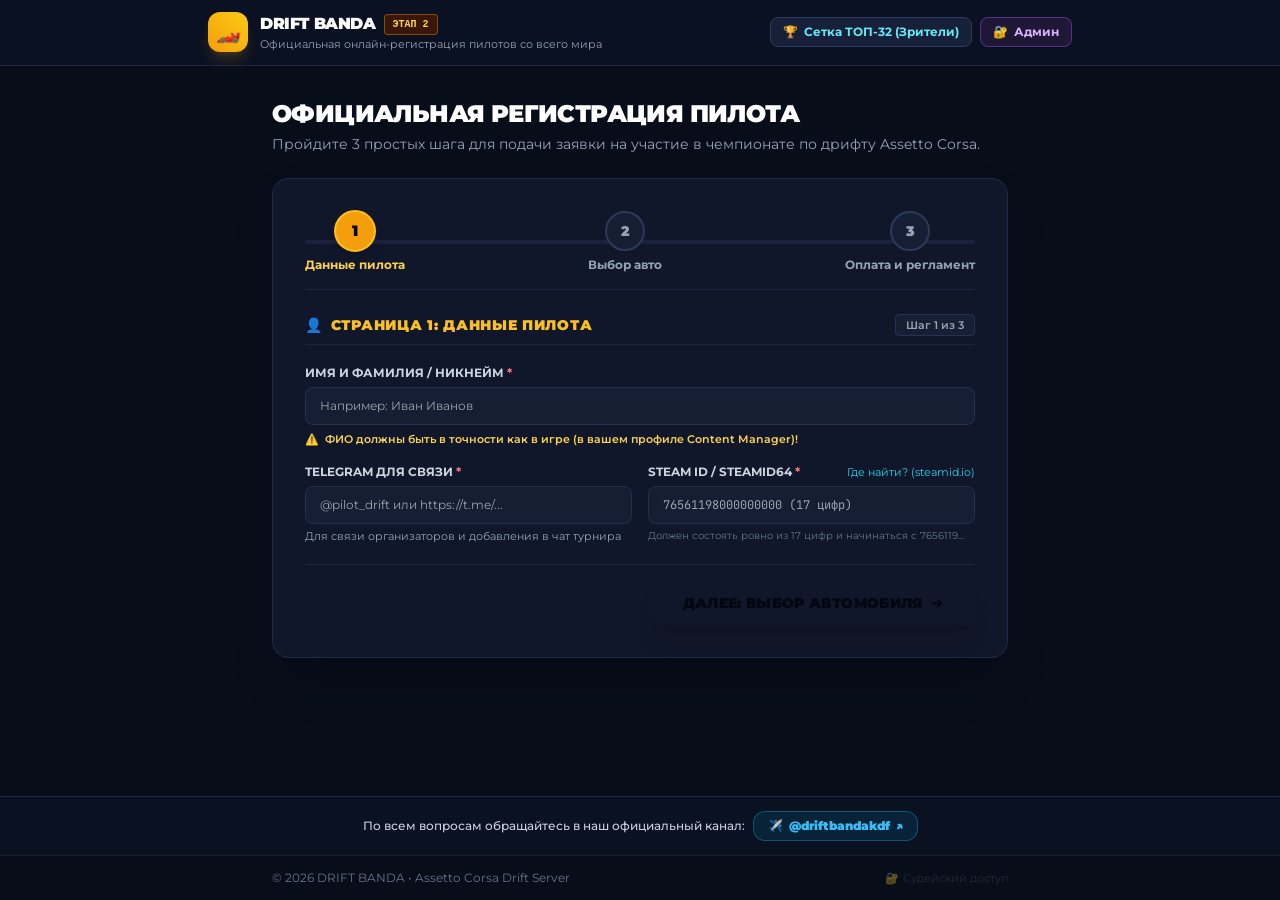
==== commit 3bda6321: "Include tailwindcss.js locally to fix styles when external CDN is blocked" ====
--- a/index.html
+++ b/index.html
@@ -8,13 +8,23 @@
   <meta http-equiv="Expires" content="0">
   <title>Регистрация пилотов — DRIFT BANDA</title>
   <link rel="icon" href="data:image/svg+xml,<svg xmlns=%22http://www.w3.org/2000/svg%22 viewBox=%220%22><text y=%2222%22 font-size=%2220%22>🏎️</text></svg>">
-  <script src="https://cdn.tailwindcss.com"></script>
+  <script src="tailwindcss.js" onerror="this.onerror=null;this.src='https://cdn.jsdelivr.net/npm/tailwindcss-cdn@3.4.1/tailwindcss.js'"></script>
   <style>
     @import url('https://fonts.googleapis.com/css2?family=Montserrat:ital,wght@0,400;0,600;0,700;0,800;0,900;1,800&family=JetBrains+Mono:wght@500;700&display=swap');
     body {
-      font-family: 'Montserrat', sans-serif;
+      font-family: 'Montserrat', -apple-system, BlinkMacSystemFont, "Segoe UI", Roboto, sans-serif;
       background-color: #080d1a;
       color: #f1f5f9;
+    }
+    input, select, textarea {
+      background-color: #161e34;
+      border: 1px solid #232f50;
+      color: #ffffff;
+      border-radius: 0.5rem;
+    }
+    input:focus, select:focus, textarea:focus {
+      border-color: #f59e0b;
+      outline: none;
     }
     .font-mono-tech {
       font-family: 'JetBrains Mono', monospace;
@@ -3340,7 +3350,7 @@
 
     // Автоматическая проверка обновлений интерфейса
     (function checkAppVersion() {
-      const CURRENT_BUILD = '20261118-v7';
+      const CURRENT_BUILD = '20261118-v8';
       try {
         fetch('version.json?_t=' + Date.now(), { cache: 'no-store' })
           .then(function(r) { return r.ok ? r.json() : null; })
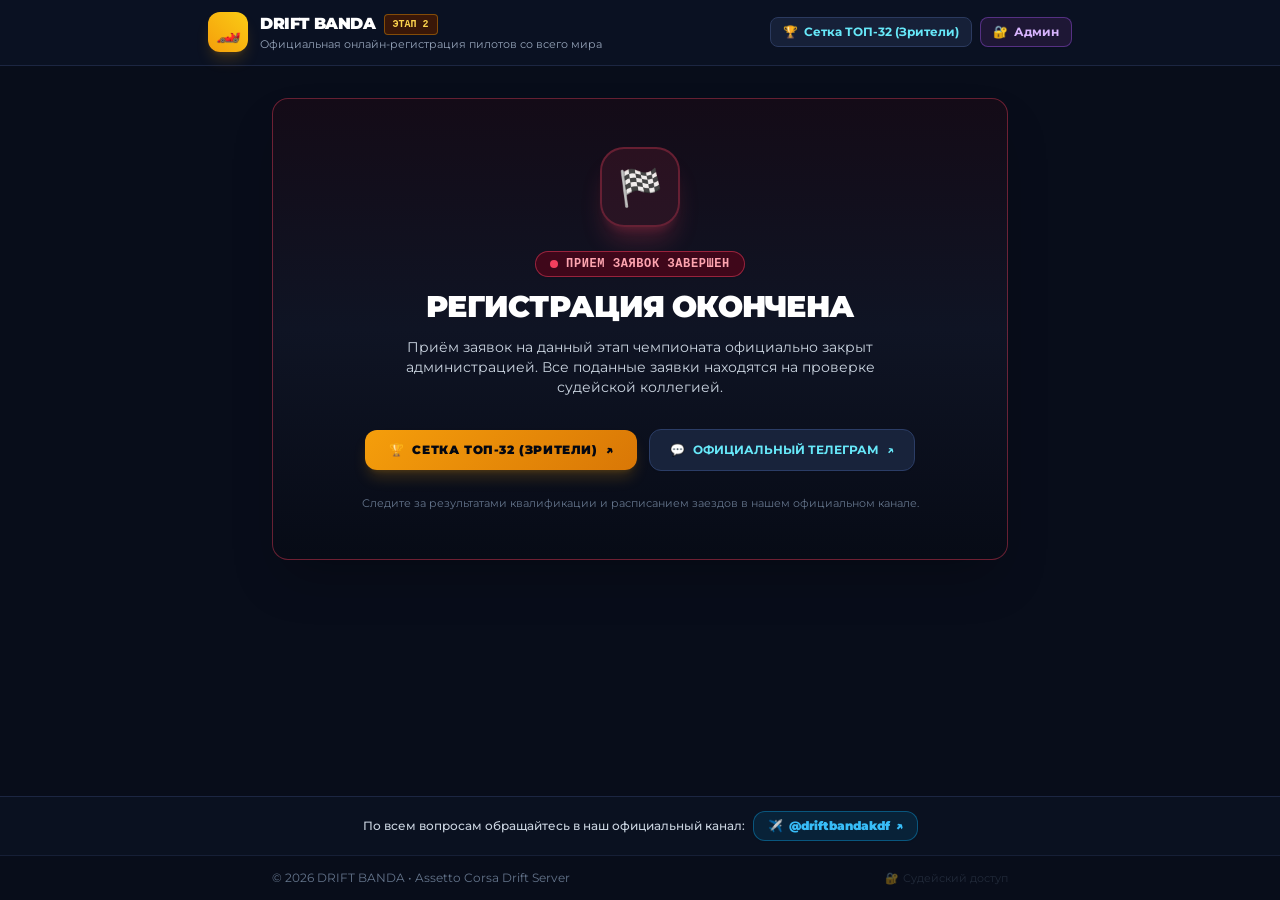
==== commit 5cb4a27d: "fix(register): close registration globally across all devices, add settings.json and bump build to v" ====
--- a/index.html
+++ b/index.html
@@ -82,7 +82,7 @@
   <main class="max-w-3xl mx-auto px-4 py-8 w-full flex-1">
     
     <!-- Title Card -->
-    <div id="registrationTitleCard" class="mb-6 text-center sm:text-left">
+    <div id="registrationTitleCard" class="mb-6 text-center sm:text-left" style="display: none;">
       <h2 class="text-xl sm:text-2xl font-black text-white uppercase tracking-tight">
         ОФИЦИАЛЬНАЯ РЕГИСТРАЦИЯ ПИЛОТА
       </h2>
@@ -92,7 +92,7 @@
     </div>
 
     <!-- Multi-Step Registration Form Card -->
-    <div id="pilotRegistrationFormCard" class="rds-card rounded-2xl p-6 sm:p-8 shadow-2xl border border-[#1e2a47]">
+    <div id="pilotRegistrationFormCard" class="rds-card rounded-2xl p-6 sm:p-8 shadow-2xl border border-[#1e2a47]" style="display: none;">
       <form id="pilotRegistrationForm" onsubmit="handleRegistrationSubmit(event)" class="space-y-6">
 
         <!-- Stepper Indicator -->
@@ -610,7 +610,7 @@
     </div>
 
     <!-- Registration Closed Plate / Banner -->
-    <div id="registrationClosedPlate" class="hidden rds-card rounded-2xl p-8 sm:p-12 text-center shadow-2xl border border-rose-500/40 bg-gradient-to-b from-[#140b17] via-[#0f1424] to-[#070b16] space-y-6">
+    <div id="registrationClosedPlate" class="rds-card rounded-2xl p-8 sm:p-12 text-center shadow-2xl border border-rose-500/40 bg-gradient-to-b from-[#140b17] via-[#0f1424] to-[#070b16] space-y-6">
       <div class="w-20 h-20 mx-auto rounded-3xl bg-rose-500/10 border-2 border-rose-500/30 flex items-center justify-center text-4xl shadow-xl shadow-rose-500/20">
         🏁
       </div>
@@ -1650,7 +1650,7 @@
     const DEFAULT_ADMIN_SETTINGS = {
       tournamentTitle: "DRIFT BANDA",
       stageBadge: "ЭТАП 2",
-      registrationClosed: false,
+      registrationClosed: true,
       registrationClosedMessage: "Приём заявок на данный этап чемпионата официально закрыт администрацией. Все поданные заявки находятся на проверке судейской коллегией.",
       telegramChannelUrl: "https://t.me/driftbandakdf",
       telegramChannelText: "@driftbandakdf",
@@ -1855,6 +1855,10 @@
           if (parsed.telegramChannelText === '@drift_banda') {
             parsed.telegramChannelText = '@driftbandakdf';
           }
+          // Обычные пользователи и мобильные устройства никогда не должны открывать регистрацию из старого кэша
+          if (currentUserRole !== 'admin') {
+            parsed.registrationClosed = DEFAULT_ADMIN_SETTINGS.registrationClosed;
+          }
           return Object.assign({}, DEFAULT_ADMIN_SETTINGS, parsed);
         }
       } catch(e) {}
@@ -1909,44 +1913,66 @@
         return;
       }
       const sheetId = '18MzACup3xJOxFxOrceMZekuFm2nAISroVrrO2-UYfCE';
+      const cloudSettings = {};
+
+      // 1. Быстрая загрузка глобальных настроек турнира из settings.json (GitHub Pages / Local)
+      try {
+        const sResp = await fetch('settings.json?_t=' + Date.now(), { cache: 'no-store' });
+        if (sResp.ok) {
+          const sJson = await sResp.json();
+          if (sJson && typeof sJson === 'object') {
+            Object.assign(cloudSettings, sJson);
+          }
+        }
+      } catch (e) {}
+
+      // 2. Загрузка настроек из Google Таблицы (вкладка "Настройки")
       const gvizUrl = 'https://docs.google.com/spreadsheets/d/' + sheetId + '/gviz/tq?tqx=out:csv&sheet=' + encodeURIComponent('Настройки') + '&headers=0&_t=' + Date.now();
       try {
         const resp = await fetch(gvizUrl, { cache: 'no-store' });
-        if (!resp.ok) return;
-        const csvText = await resp.text();
-        const lines = csvText.split(/\r?\n/);
-        const cloudSettings = {};
-        for (let i = 0; i < lines.length; i++) {
-          const line = lines[i].trim();
-          if (!line) continue;
-          const match = line.match(/^"([^"]*)","(.*)"$/);
-          if (match) {
-            const key = match[1].trim();
-            let val = match[2].trim().replace(/""/g, '"');
-            if (!key || key === 'Параметр') continue;
-            if (val === 'TRUE' || val === 'true') val = true;
-            else if (val === 'FALSE' || val === 'false') val = false;
-            else if (key === 'baseFee' || key === 'liveryFee') {
-              const num = parseInt(val, 10);
-              if (!isNaN(num)) val = num;
-            }
-            cloudSettings[key] = val;
-          }
-        }
-        if (Object.keys(cloudSettings).length > 0) {
-          if (cloudSettings.boostyUrl && typeof cloudSettings.boostyUrl === 'string') {
-            const b = cloudSettings.boostyUrl.trim().replace(/\/+$/, '');
-            if (b.includes('boosty.to/driftbandaseries') && !b.includes('/donate')) {
-              cloudSettings.boostyUrl = 'https://boosty.to/driftbandaseries/donate';
+        if (resp.ok) {
+          const csvText = await resp.text();
+          const lines = csvText.split(/\r?\n/);
+          for (let i = 0; i < lines.length; i++) {
+            const line = lines[i].trim();
+            if (!line) continue;
+            const match = line.match(/^"([^"]*)","(.*)"$/);
+            if (match) {
+              const key = match[1].trim();
+              let val = match[2].trim().replace(/""/g, '"');
+              if (!key || key === 'Параметр') continue;
+              if (val === 'TRUE' || val === 'true') val = true;
+              else if (val === 'FALSE' || val === 'false') val = false;
+              else if (key === 'baseFee' || key === 'liveryFee') {
+                const num = parseInt(val, 10);
+                if (!isNaN(num)) val = num;
+              }
+              cloudSettings[key] = val;
             }
           }
-          const current = getAdminSettings();
-          const merged = Object.assign({}, DEFAULT_ADMIN_SETTINGS, current, cloudSettings);
-          localStorage.setItem('AC_REG_SETTINGS', JSON.stringify(merged));
-          applyAdminSettingsToInterface();
         }
       } catch (err) {
         console.warn('loadCloudSettings fetch failed:', err);
+      }
+
+      if (Object.keys(cloudSettings).length > 0) {
+        if (cloudSettings.boostyUrl && typeof cloudSettings.boostyUrl === 'string') {
+          const b = cloudSettings.boostyUrl.trim().replace(/\/+$/, '');
+          if (b.includes('boosty.to/driftbandaseries') && !b.includes('/donate')) {
+            cloudSettings.boostyUrl = 'https://boosty.to/driftbandaseries/donate';
+          }
+        }
+        // Если в облачных настройках нет явного registrationClosed, берем значение по умолчанию
+        if (typeof cloudSettings.registrationClosed === 'undefined') {
+          cloudSettings.registrationClosed = DEFAULT_ADMIN_SETTINGS.registrationClosed;
+        }
+        const current = getAdminSettings();
+        const merged = Object.assign({}, DEFAULT_ADMIN_SETTINGS, current, cloudSettings);
+        if (currentUserRole !== 'admin') {
+          merged.registrationClosed = cloudSettings.registrationClosed;
+        }
+        localStorage.setItem('AC_REG_SETTINGS', JSON.stringify(merged));
+        applyAdminSettingsToInterface();
       }
     }
 
@@ -2019,29 +2045,11 @@
         notif.classList.remove('hidden');
       }
 
-      // 3. Отправляем в Google Таблицу через вебхук для синхронизации всех устройств
+      if (notif) {
+        notif.className = 'text-xs text-emerald-400 font-bold flex items-center gap-1.5 bg-emerald-950/80 border border-emerald-500/40 px-3 py-1.5 rounded-lg shadow-sm';
+        notif.innerHTML = '<span>✅</span> <span>Настройки успешно применены!</span>';
+      }
       try {
-        if (webhook) {
-          await fetch(webhook, {
-            method: 'POST',
-            mode: 'no-cors',
-            headers: { 'Content-Type': 'application/json' },
-            body: JSON.stringify({
-              action: 'save_settings',
-              settings: s
-            })
-          });
-        }
-        if (notif) {
-          notif.className = 'text-xs text-emerald-400 font-bold flex items-center gap-1.5 bg-emerald-950/80 border border-emerald-500/40 px-3 py-1.5 rounded-lg shadow-sm';
-          notif.innerHTML = '<span>✅</span> <span>Настройки сохранены в облако для всех устройств!</span>';
-        }
-      } catch (err) {
-        console.warn('Облачное сохранение через вебхук:', err);
-        if (notif) {
-          notif.className = 'text-xs text-emerald-400 font-bold flex items-center gap-1.5 bg-emerald-950/80 border border-emerald-500/40 px-3 py-1.5 rounded-lg shadow-sm';
-          notif.innerHTML = '<span>✅</span> <span>Настройки сохранены и применены!</span>';
-        }
       } finally {
         if (btn) {
           btn.disabled = false;
@@ -2074,11 +2082,17 @@
       if (isClosed) {
         if (titleCard) titleCard.style.display = 'none';
         if (formCard) formCard.style.display = 'none';
-        if (closedPlate) closedPlate.classList.remove('hidden');
+        if (closedPlate) {
+          closedPlate.classList.remove('hidden');
+          closedPlate.style.display = '';
+        }
       } else {
         if (titleCard) titleCard.style.display = '';
         if (formCard) formCard.style.display = '';
-        if (closedPlate) closedPlate.classList.add('hidden');
+        if (closedPlate) {
+          closedPlate.classList.add('hidden');
+          closedPlate.style.display = 'none';
+        }
       }
 
       updateRegistrationToggleButtons(isClosed);
@@ -2279,19 +2293,8 @@
       applyAdminSettingsToInterface();
       updateRegistrationToggleButtons(willClose);
 
-      // Фоновое сохранение через вебхук для облака
-      const webhook = s.gsheetWebhook || window.GOOGLE_SHEET_WEBHOOK_URL || 'https://script.google.com/macros/s/AKfycbw59buttRaWAbh6Vr86ecP0rse3Eg3UVA2WbzxwjFeDgS7Q7SGp6raSYWPVKIUkLI1V/exec';
-      if (webhook) {
-        fetch(webhook, {
-          method: 'POST',
-          mode: 'no-cors',
-          headers: { 'Content-Type': 'application/json' },
-          body: JSON.stringify({
-            action: 'save_settings',
-            settings: s
-          })
-        }).catch(err => console.warn('Webhook sync error:', err));
-      }
+      // Обновляем DEFAULT_ADMIN_SETTINGS на лету для текущей сессии
+      DEFAULT_ADMIN_SETTINGS.registrationClosed = willClose;
     }
 
     function saveAdminNewPin() {
@@ -3350,7 +3353,7 @@
 
     // Автоматическая проверка обновлений интерфейса
     (function checkAppVersion() {
-      const CURRENT_BUILD = '20261118-v8';
+      const CURRENT_BUILD = '20261118-v9';
       try {
         fetch('version.json?_t=' + Date.now(), { cache: 'no-store' })
           .then(function(r) { return r.ok ? r.json() : null; })
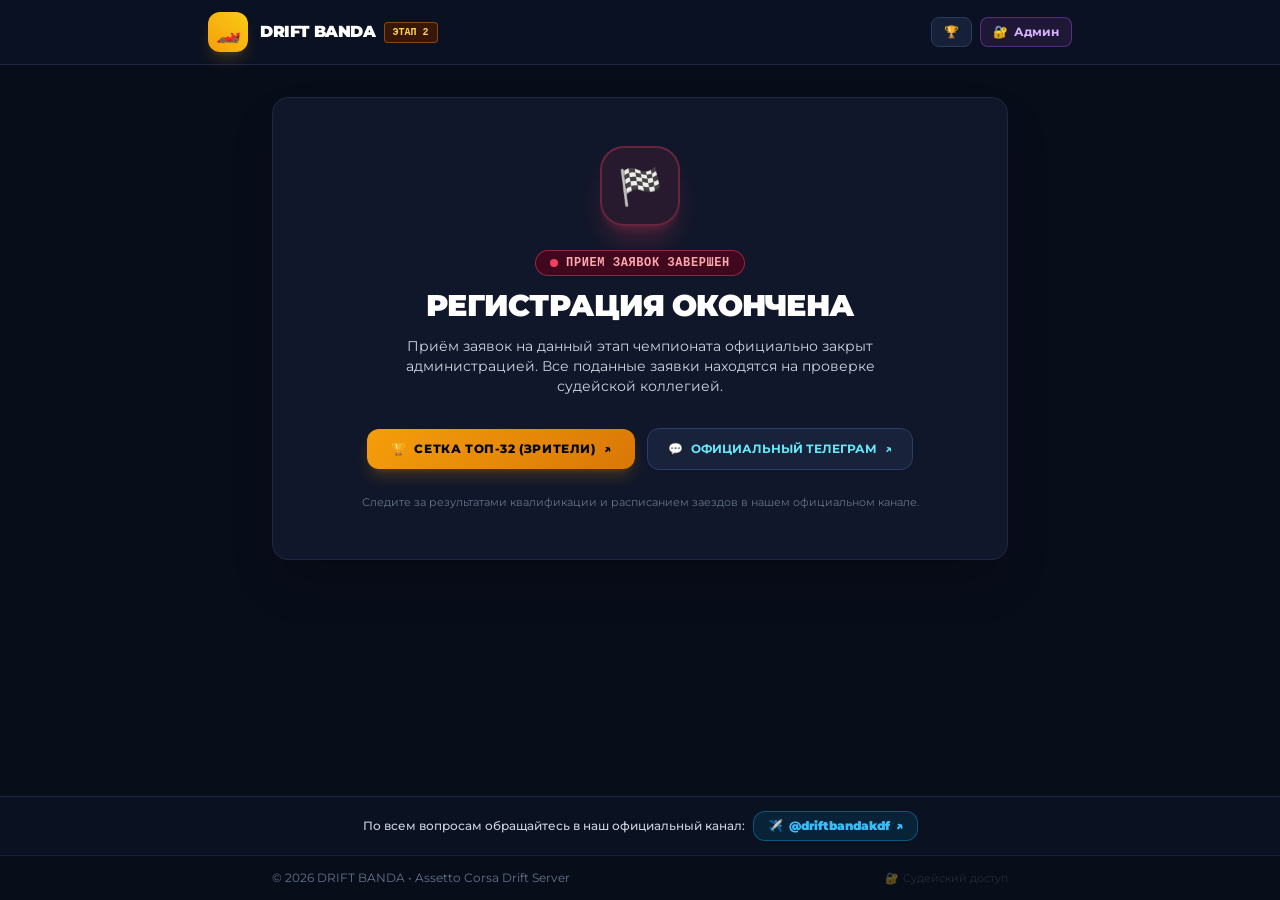
==== commit 5798a7e1: "fix(styles): embed precompiled static Tailwind CSS and add hidden guards for modals" ====
--- a/index.html
+++ b/index.html
@@ -8,7 +8,12 @@
   <meta http-equiv="Expires" content="0">
   <title>Регистрация пилотов — DRIFT BANDA</title>
   <link rel="icon" href="data:image/svg+xml,<svg xmlns=%22http://www.w3.org/2000/svg%22 viewBox=%220%22><text y=%2222%22 font-size=%2220%22>🏎️</text></svg>">
-  <script src="tailwindcss.js" onerror="this.onerror=null;this.src='https://cdn.jsdelivr.net/npm/tailwindcss-cdn@3.4.1/tailwindcss.js'"></script>
+  <link rel="stylesheet" href="tailwind.css">
+  <style id="tailwind-static-css">
+/* ! tailwindcss v3.4.1 | MIT License | https://tailwindcss.com */*,::after,::before{box-sizing:border-box;border-width:0;border-style:solid;border-color:#e5e7eb}::after,::before{--tw-content:''}:host,html{line-height:1.5;-webkit-text-size-adjust:100%;-moz-tab-size:4;tab-size:4;font-family:ui-sans-serif, system-ui, sans-serif, "Apple Color Emoji", "Segoe UI Emoji", "Segoe UI Symbol", "Noto Color Emoji";font-feature-settings:normal;font-variation-settings:normal;-webkit-tap-highlight-color:transparent}body{margin:0;line-height:inherit}hr{height:0;color:inherit;border-top-width:1px}abbr:where([title]){-webkit-text-decoration:underline dotted;text-decoration:underline dotted}h1,h2,h3,h4,h5,h6{font-size:inherit;font-weight:inherit}a{color:inherit;text-decoration:inherit}b,strong{font-weight:bolder}code,kbd,pre,samp{font-family:ui-monospace, SFMono-Regular, Menlo, Monaco, Consolas, "Liberation Mono", "Courier New", monospace;font-feature-settings:normal;font-variation-settings:normal;font-size:1em}small{font-size:80%}sub,sup{font-size:75%;line-height:0;position:relative;vertical-align:baseline}sub{bottom:-.25em}sup{top:-.5em}table{text-indent:0;border-color:inherit;border-collapse:collapse}button,input,optgroup,select,textarea{font-family:inherit;font-feature-settings:inherit;font-variation-settings:inherit;font-size:100%;font-weight:inherit;line-height:inherit;color:inherit;margin:0;padding:0}button,select{text-transform:none}[type=button],[type=reset],[type=submit],button{-webkit-appearance:button;background-color:transparent;background-image:none}:-moz-focusring{outline:auto}:-moz-ui-invalid{box-shadow:none}progress{vertical-align:baseline}::-webkit-inner-spin-button,::-webkit-outer-spin-button{height:auto}[type=search]{-webkit-appearance:textfield;outline-offset:-2px}::-webkit-search-decoration{-webkit-appearance:none}::-webkit-file-upload-button{-webkit-appearance:button;font:inherit}summary{display:list-item}blockquote,dd,dl,figure,h1,h2,h3,h4,h5,h6,hr,p,pre{margin:0}fieldset{margin:0;padding:0}legend{padding:0}menu,ol,ul{list-style:none;margin:0;padding:0}dialog{padding:0}textarea{resize:vertical}input::placeholder,textarea::placeholder{opacity:1;color:#9ca3af}[role=button],button{cursor:pointer}:disabled{cursor:default}audio,canvas,embed,iframe,img,object,svg,video{display:block;vertical-align:middle}img,video{max-width:100%;height:auto}[hidden]{display:none}*, ::before, ::after{--tw-border-spacing-x:0;--tw-border-spacing-y:0;--tw-translate-x:0;--tw-translate-y:0;--tw-rotate:0;--tw-skew-x:0;--tw-skew-y:0;--tw-scale-x:1;--tw-scale-y:1;--tw-pan-x: ;--tw-pan-y: ;--tw-pinch-zoom: ;--tw-scroll-snap-strictness:proximity;--tw-gradient-from-position: ;--tw-gradient-via-position: ;--tw-gradient-to-position: ;--tw-ordinal: ;--tw-slashed-zero: ;--tw-numeric-figure: ;--tw-numeric-spacing: ;--tw-numeric-fraction: ;--tw-ring-inset: ;--tw-ring-offset-width:0px;--tw-ring-offset-color:#fff;--tw-ring-color:rgb(59 130 246 / 0.5);--tw-ring-offset-shadow:0 0 #0000;--tw-ring-shadow:0 0 #0000;--tw-shadow:0 0 #0000;--tw-shadow-colored:0 0 #0000;--tw-blur: ;--tw-brightness: ;--tw-contrast: ;--tw-grayscale: ;--tw-hue-rotate: ;--tw-invert: ;--tw-saturate: ;--tw-sepia: ;--tw-drop-shadow: ;--tw-backdrop-blur: ;--tw-backdrop-brightness: ;--tw-backdrop-contrast: ;--tw-backdrop-grayscale: ;--tw-backdrop-hue-rotate: ;--tw-backdrop-invert: ;--tw-backdrop-opacity: ;--tw-backdrop-saturate: ;--tw-backdrop-sepia: }::backdrop{--tw-border-spacing-x:0;--tw-border-spacing-y:0;--tw-translate-x:0;--tw-translate-y:0;--tw-rotate:0;--tw-skew-x:0;--tw-skew-y:0;--tw-scale-x:1;--tw-scale-y:1;--tw-pan-x: ;--tw-pan-y: ;--tw-pinch-zoom: ;--tw-scroll-snap-strictness:proximity;--tw-gradient-from-position: ;--tw-gradient-via-position: ;--tw-gradient-to-position: ;--tw-ordinal: ;--tw-slashed-zero: ;--tw-numeric-figure: ;--tw-numeric-spacing: ;--tw-numeric-fraction: ;--tw-ring-inset: ;--tw-ring-offset-width:0px;--tw-ring-offset-color:#fff;--tw-ring-color:rgb(59 130 246 / 0.5);--tw-ring-offset-shadow:0 0 #0000;--tw-ring-shadow:0 0 #0000;--tw-shadow:0 0 #0000;--tw-shadow-colored:0 0 #0000;--tw-blur: ;--tw-brightness: ;--tw-contrast: ;--tw-grayscale: ;--tw-hue-rotate: ;--tw-invert: ;--tw-saturate: ;--tw-sepia: ;--tw-drop-shadow: ;--tw-backdrop-blur: ;--tw-backdrop-brightness: ;--tw-backdrop-contrast: ;--tw-backdrop-grayscale: ;--tw-backdrop-hue-rotate: ;--tw-backdrop-invert: ;--tw-backdrop-opacity: ;--tw-backdrop-saturate: ;--tw-backdrop-sepia: }.fixed{position:fixed}.absolute{position:absolute}.relative{position:relative}.sticky{position:sticky}.inset-0{inset:0px}.left-0{left:0px}.right-3{right:0.75rem}.top-0{top:0px}.top-1\/2{top:50%}.z-0{z-index:0}.z-10{z-index:10}.z-20{z-index:20}.z-40{z-index:40}.z-50{z-index:50}.z-\[100\]{z-index:100}.mx-auto{margin-left:auto;margin-right:auto}.my-auto{margin-top:auto;margin-bottom:auto}.mb-1{margin-bottom:0.25rem}.mb-1\.5{margin-bottom:0.375rem}.mb-2{margin-bottom:0.5rem}.mb-2\.5{margin-bottom:0.625rem}.mb-6{margin-bottom:1.5rem}.mt-0{margin-top:0px}.mt-0\.5{margin-top:0.125rem}.mt-1{margin-top:0.25rem}.mt-1\.5{margin-top:0.375rem}.mt-2{margin-top:0.5rem}.mt-2\.5{margin-top:0.625rem}.block{display:block}.inline-block{display:inline-block}.flex{display:flex}.inline-flex{display:inline-flex}.grid{display:grid}.hidden{display:none}.h-1{height:0.25rem}.h-10{height:2.5rem}.h-11{height:2.75rem}.h-12{height:3rem}.h-14{height:3.5rem}.h-16{height:4rem}.h-2{height:0.5rem}.h-20{height:5rem}.h-4{height:1rem}.h-5{height:1.25rem}.h-auto{height:auto}.h-full{height:100%}.h-screen{height:100vh}.max-h-32{max-height:8rem}.max-h-\[60vh\]{max-height:60vh}.min-h-screen{min-height:100vh}.w-10{width:2.5rem}.w-11{width:2.75rem}.w-12{width:3rem}.w-14{width:3.5rem}.w-16{width:4rem}.w-2{width:0.5rem}.w-20{width:5rem}.w-4{width:1rem}.w-5{width:1.25rem}.w-full{width:100%}.w-screen{width:100vw}.max-w-2xl{max-width:42rem}.max-w-3xl{max-width:48rem}.max-w-4xl{max-width:56rem}.max-w-6xl{max-width:72rem}.max-w-\[210px\]{max-width:210px}.max-w-lg{max-width:32rem}.max-w-md{max-width:28rem}.max-w-sm{max-width:24rem}.flex-1{flex:1 1 0%}.shrink-0{flex-shrink:0}.border-collapse{border-collapse:collapse}.-translate-y-1\/2{--tw-translate-y:-50%;transform:translate(var(--tw-translate-x), var(--tw-translate-y)) rotate(var(--tw-rotate)) skewX(var(--tw-skew-x)) skewY(var(--tw-skew-y)) scaleX(var(--tw-scale-x)) scaleY(var(--tw-scale-y))}.scale-105{--tw-scale-x:1.05;--tw-scale-y:1.05;transform:translate(var(--tw-translate-x), var(--tw-translate-y)) rotate(var(--tw-rotate)) skewX(var(--tw-skew-x)) skewY(var(--tw-skew-y)) scaleX(var(--tw-scale-x)) scaleY(var(--tw-scale-y))}@keyframes pulse{50%{opacity:.5}}.animate-pulse{animation:pulse 2s cubic-bezier(0.4, 0, 0.6, 1) infinite}@keyframes spin{to{transform:rotate(360deg)}}.animate-spin{animation:spin 1s linear infinite}.cursor-not-allowed{cursor:not-allowed}.cursor-pointer{cursor:pointer}.select-none{-webkit-user-select:none;user-select:none}.select-all{-webkit-user-select:all;user-select:all}.resize-y{resize:vertical}.list-inside{list-style-position:inside}.list-decimal{list-style-type:decimal}.grid-cols-1{grid-template-columns:repeat(1, minmax(0, 1fr))}.grid-cols-2{grid-template-columns:repeat(2, minmax(0, 1fr))}.flex-col{flex-direction:column}.flex-wrap{flex-wrap:wrap}.items-start{align-items:flex-start}.items-center{align-items:center}.items-baseline{align-items:baseline}.justify-end{justify-content:flex-end}.justify-center{justify-content:center}.justify-between{justify-content:space-between}.gap-1{gap:0.25rem}.gap-1\.5{gap:0.375rem}.gap-2{gap:0.5rem}.gap-2\.5{gap:0.625rem}.gap-3{gap:0.75rem}.gap-3\.5{gap:0.875rem}.gap-4{gap:1rem}.gap-5{gap:1.25rem}.space-y-1 > :not([hidden]) ~ :not([hidden]){--tw-space-y-reverse:0;margin-top:calc(0.25rem * calc(1 - var(--tw-space-y-reverse)));margin-bottom:calc(0.25rem * var(--tw-space-y-reverse))}.space-y-1\.5 > :not([hidden]) ~ :not([hidden]){--tw-space-y-reverse:0;margin-top:calc(0.375rem * calc(1 - var(--tw-space-y-reverse)));margin-bottom:calc(0.375rem * var(--tw-space-y-reverse))}.space-y-2 > :not([hidden]) ~ :not([hidden]){--tw-space-y-reverse:0;margin-top:calc(0.5rem * calc(1 - var(--tw-space-y-reverse)));margin-bottom:calc(0.5rem * var(--tw-space-y-reverse))}.space-y-2\.5 > :not([hidden]) ~ :not([hidden]){--tw-space-y-reverse:0;margin-top:calc(0.625rem * calc(1 - var(--tw-space-y-reverse)));margin-bottom:calc(0.625rem * var(--tw-space-y-reverse))}.space-y-3 > :not([hidden]) ~ :not([hidden]){--tw-space-y-reverse:0;margin-top:calc(0.75rem * calc(1 - var(--tw-space-y-reverse)));margin-bottom:calc(0.75rem * var(--tw-space-y-reverse))}.space-y-3\.5 > :not([hidden]) ~ :not([hidden]){--tw-space-y-reverse:0;margin-top:calc(0.875rem * calc(1 - var(--tw-space-y-reverse)));margin-bottom:calc(0.875rem * var(--tw-space-y-reverse))}.space-y-4 > :not([hidden]) ~ :not([hidden]){--tw-space-y-reverse:0;margin-top:calc(1rem * calc(1 - var(--tw-space-y-reverse)));margin-bottom:calc(1rem * var(--tw-space-y-reverse))}.space-y-5 > :not([hidden]) ~ :not([hidden]){--tw-space-y-reverse:0;margin-top:calc(1.25rem * calc(1 - var(--tw-space-y-reverse)));margin-bottom:calc(1.25rem * var(--tw-space-y-reverse))}.space-y-6 > :not([hidden]) ~ :not([hidden]){--tw-space-y-reverse:0;margin-top:calc(1.5rem * calc(1 - var(--tw-space-y-reverse)));margin-bottom:calc(1.5rem * var(--tw-space-y-reverse))}.divide-y > :not([hidden]) ~ :not([hidden]){--tw-divide-y-reverse:0;border-top-width:calc(1px * calc(1 - var(--tw-divide-y-reverse)));border-bottom-width:calc(1px * var(--tw-divide-y-reverse))}.divide-\[\#151f35\] > :not([hidden]) ~ :not([hidden]){--tw-divide-opacity:1;border-color:rgb(21 31 53 / var(--tw-divide-opacity))}.overflow-hidden{overflow:hidden}.overflow-x-auto{overflow-x:auto}.overflow-y-auto{overflow-y:auto}.whitespace-nowrap{white-space:nowrap}.whitespace-pre-line{white-space:pre-line}.rounded{border-radius:0.25rem}.rounded-2xl{border-radius:1rem}.rounded-3xl{border-radius:1.5rem}.rounded-full{border-radius:9999px}.rounded-lg{border-radius:0.5rem}.rounded-md{border-radius:0.375rem}.rounded-xl{border-radius:0.75rem}.border{border-width:1px}.border-2{border-width:2px}.border-b{border-bottom-width:1px}.border-b-2{border-bottom-width:2px}.border-t{border-top-width:1px}.border-\[\#161f36\]{--tw-border-opacity:1;border-color:rgb(22 31 54 / var(--tw-border-opacity))}.border-\[\#18233b\]{--tw-border-opacity:1;border-color:rgb(24 35 59 / var(--tw-border-opacity))}.border-\[\#1b253e\]{--tw-border-opacity:1;border-color:rgb(27 37 62 / var(--tw-border-opacity))}.border-\[\#1b2640\]{--tw-border-opacity:1;border-color:rgb(27 38 64 / var(--tw-border-opacity))}.border-\[\#1c2642\]{--tw-border-opacity:1;border-color:rgb(28 38 66 / var(--tw-border-opacity))}.border-\[\#1d2740\]{--tw-border-opacity:1;border-color:rgb(29 39 64 / var(--tw-border-opacity))}.border-\[\#1d2a48\]{--tw-border-opacity:1;border-color:rgb(29 42 72 / var(--tw-border-opacity))}.border-\[\#1e2a47\]{--tw-border-opacity:1;border-color:rgb(30 42 71 / var(--tw-border-opacity))}.border-\[\#1e2c4a\]{--tw-border-opacity:1;border-color:rgb(30 44 74 / var(--tw-border-opacity))}.border-\[\#1f2c4a\]{--tw-border-opacity:1;border-color:rgb(31 44 74 / var(--tw-border-opacity))}.border-\[\#202f4f\]{--tw-border-opacity:1;border-color:rgb(32 47 79 / var(--tw-border-opacity))}.border-\[\#212f4d\]{--tw-border-opacity:1;border-color:rgb(33 47 77 / var(--tw-border-opacity))}.border-\[\#232f50\]{--tw-border-opacity:1;border-color:rgb(35 47 80 / var(--tw-border-opacity))}.border-\[\#233152\]{--tw-border-opacity:1;border-color:rgb(35 49 82 / var(--tw-border-opacity))}.border-\[\#23355a\]{--tw-border-opacity:1;border-color:rgb(35 53 90 / var(--tw-border-opacity))}.border-\[\#26375c\]{--tw-border-opacity:1;border-color:rgb(38 55 92 / var(--tw-border-opacity))}.border-\[\#2a3c63\]{--tw-border-opacity:1;border-color:rgb(42 60 99 / var(--tw-border-opacity))}.border-\[\#2b395b\]{--tw-border-opacity:1;border-color:rgb(43 57 91 / var(--tw-border-opacity))}.border-\[\#2b3a5c\]{--tw-border-opacity:1;border-color:rgb(43 58 92 / var(--tw-border-opacity))}.border-\[\#2b3a5f\]{--tw-border-opacity:1;border-color:rgb(43 58 95 / var(--tw-border-opacity))}.border-\[\#2b3d66\]{--tw-border-opacity:1;border-color:rgb(43 61 102 / var(--tw-border-opacity))}.border-\[\#2d406b\]{--tw-border-opacity:1;border-color:rgb(45 64 107 / var(--tw-border-opacity))}.border-amber-400{--tw-border-opacity:1;border-color:rgb(251 191 36 / var(--tw-border-opacity))}.border-amber-500\/20{border-color:rgb(245 158 11 / 0.2)}.border-amber-500\/25{border-color:rgb(245 158 11 / 0.25)}.border-amber-500\/30{border-color:rgb(245 158 11 / 0.3)}.border-amber-500\/40{border-color:rgb(245 158 11 / 0.4)}.border-amber-500\/50{border-color:rgb(245 158 11 / 0.5)}.border-amber-600\/30{border-color:rgb(217 119 6 / 0.3)}.border-amber-600\/40{border-color:rgb(217 119 6 / 0.4)}.border-cyan-400{--tw-border-opacity:1;border-color:rgb(34 211 238 / var(--tw-border-opacity))}.border-cyan-500\/30{border-color:rgb(6 182 212 / 0.3)}.border-cyan-500\/40{border-color:rgb(6 182 212 / 0.4)}.border-cyan-500\/50{border-color:rgb(6 182 212 / 0.5)}.border-emerald-400{--tw-border-opacity:1;border-color:rgb(52 211 153 / var(--tw-border-opacity))}.border-emerald-500{--tw-border-opacity:1;border-color:rgb(16 185 129 / var(--tw-border-opacity))}.border-emerald-500\/30{border-color:rgb(16 185 129 / 0.3)}.border-emerald-500\/40{border-color:rgb(16 185 129 / 0.4)}.border-emerald-500\/50{border-color:rgb(16 185 129 / 0.5)}.border-orange-500\/20{border-color:rgb(249 115 22 / 0.2)}.border-orange-500\/30{border-color:rgb(249 115 22 / 0.3)}.border-orange-500\/40{border-color:rgb(249 115 22 / 0.4)}.border-purple-500\/30{border-color:rgb(168 85 247 / 0.3)}.border-purple-500\/40{border-color:rgb(168 85 247 / 0.4)}.border-purple-500\/50{border-color:rgb(168 85 247 / 0.5)}.border-purple-600\/40{border-color:rgb(147 51 234 / 0.4)}.border-rose-500{--tw-border-opacity:1;border-color:rgb(244 63 94 / var(--tw-border-opacity))}.border-rose-500\/30{border-color:rgb(244 63 94 / 0.3)}.border-rose-500\/40{border-color:rgb(244 63 94 / 0.4)}.border-rose-500\/50{border-color:rgb(244 63 94 / 0.5)}.border-rose-500\/60{border-color:rgb(244 63 94 / 0.6)}.border-sky-500\/40{border-color:rgb(14 165 233 / 0.4)}.border-transparent{border-color:transparent}.bg-\[\#050811\]{--tw-bg-opacity:1;background-color:rgb(5 8 17 / var(--tw-bg-opacity))}.bg-\[\#070b16\]{--tw-bg-opacity:1;background-color:rgb(7 11 22 / var(--tw-bg-opacity))}.bg-\[\#080d19\]{--tw-bg-opacity:1;background-color:rgb(8 13 25 / var(--tw-bg-opacity))}.bg-\[\#080d1a\]{--tw-bg-opacity:1;background-color:rgb(8 13 26 / var(--tw-bg-opacity))}.bg-\[\#090d19\]{--tw-bg-opacity:1;background-color:rgb(9 13 25 / var(--tw-bg-opacity))}.bg-\[\#0a0f1d\]{--tw-bg-opacity:1;background-color:rgb(10 15 29 / var(--tw-bg-opacity))}.bg-\[\#0b101d\]{--tw-bg-opacity:1;background-color:rgb(11 16 29 / var(--tw-bg-opacity))}.bg-\[\#0c1120\]{--tw-bg-opacity:1;background-color:rgb(12 17 32 / var(--tw-bg-opacity))}.bg-\[\#0c1222\]{--tw-bg-opacity:1;background-color:rgb(12 18 34 / var(--tw-bg-opacity))}.bg-\[\#0c1222\]\/90{background-color:rgb(12 18 34 / 0.9)}.bg-\[\#0c1224\]\/90{background-color:rgb(12 18 36 / 0.9)}.bg-\[\#0c1324\]{--tw-bg-opacity:1;background-color:rgb(12 19 36 / var(--tw-bg-opacity))}.bg-\[\#0d1222\]{--tw-bg-opacity:1;background-color:rgb(13 18 34 / var(--tw-bg-opacity))}.bg-\[\#0e1424\]{--tw-bg-opacity:1;background-color:rgb(14 20 36 / var(--tw-bg-opacity))}.bg-\[\#101628\]{--tw-bg-opacity:1;background-color:rgb(16 22 40 / var(--tw-bg-opacity))}.bg-\[\#10172a\]{--tw-bg-opacity:1;background-color:rgb(16 23 42 / var(--tw-bg-opacity))}.bg-\[\#101b33\]{--tw-bg-opacity:1;background-color:rgb(16 27 51 / var(--tw-bg-opacity))}.bg-\[\#121829\]{--tw-bg-opacity:1;background-color:rgb(18 24 41 / var(--tw-bg-opacity))}.bg-\[\#12192e\]{--tw-bg-opacity:1;background-color:rgb(18 25 46 / var(--tw-bg-opacity))}.bg-\[\#12241e\]{--tw-bg-opacity:1;background-color:rgb(18 36 30 / var(--tw-bg-opacity))}.bg-\[\#141b30\]{--tw-bg-opacity:1;background-color:rgb(20 27 48 / var(--tw-bg-opacity))}.bg-\[\#141d30\]{--tw-bg-opacity:1;background-color:rgb(20 29 48 / var(--tw-bg-opacity))}.bg-\[\#141d31\]{--tw-bg-opacity:1;background-color:rgb(20 29 49 / var(--tw-bg-opacity))}.bg-\[\#160d19\]{--tw-bg-opacity:1;background-color:rgb(22 13 25 / var(--tw-bg-opacity))}.bg-\[\#161e32\]{--tw-bg-opacity:1;background-color:rgb(22 30 50 / var(--tw-bg-opacity))}.bg-\[\#161e34\]{--tw-bg-opacity:1;background-color:rgb(22 30 52 / var(--tw-bg-opacity))}.bg-\[\#162035\]{--tw-bg-opacity:1;background-color:rgb(22 32 53 / var(--tw-bg-opacity))}.bg-\[\#162038\]{--tw-bg-opacity:1;background-color:rgb(22 32 56 / var(--tw-bg-opacity))}.bg-\[\#162138\]{--tw-bg-opacity:1;background-color:rgb(22 33 56 / var(--tw-bg-opacity))}.bg-\[\#16213b\]{--tw-bg-opacity:1;background-color:rgb(22 33 59 / var(--tw-bg-opacity))}.bg-\[\#181512\]{--tw-bg-opacity:1;background-color:rgb(24 21 18 / var(--tw-bg-opacity))}.bg-\[\#182138\]{--tw-bg-opacity:1;background-color:rgb(24 33 56 / var(--tw-bg-opacity))}.bg-\[\#18233b\]{--tw-bg-opacity:1;background-color:rgb(24 35 59 / var(--tw-bg-opacity))}.bg-\[\#18243c\]{--tw-bg-opacity:1;background-color:rgb(24 36 60 / var(--tw-bg-opacity))}.bg-\[\#1a233b\]{--tw-bg-opacity:1;background-color:rgb(26 35 59 / var(--tw-bg-opacity))}.bg-\[\#1c2640\]{--tw-bg-opacity:1;background-color:rgb(28 38 64 / var(--tw-bg-opacity))}.bg-\[\#1e1735\]{--tw-bg-opacity:1;background-color:rgb(30 23 53 / var(--tw-bg-opacity))}.bg-\[\#1e1913\]{--tw-bg-opacity:1;background-color:rgb(30 25 19 / var(--tw-bg-opacity))}.bg-amber-500{--tw-bg-opacity:1;background-color:rgb(245 158 11 / var(--tw-bg-opacity))}.bg-amber-950\/30{background-color:rgb(69 26 3 / 0.3)}.bg-amber-950\/35{background-color:rgb(69 26 3 / 0.35)}.bg-amber-950\/40{background-color:rgb(69 26 3 / 0.4)}.bg-amber-950\/50{background-color:rgb(69 26 3 / 0.5)}.bg-amber-950\/60{background-color:rgb(69 26 3 / 0.6)}.bg-amber-950\/70{background-color:rgb(69 26 3 / 0.7)}.bg-amber-950\/80{background-color:rgb(69 26 3 / 0.8)}.bg-amber-950\/90{background-color:rgb(69 26 3 / 0.9)}.bg-black\/40{background-color:rgb(0 0 0 / 0.4)}.bg-black\/50{background-color:rgb(0 0 0 / 0.5)}.bg-black\/70{background-color:rgb(0 0 0 / 0.7)}.bg-black\/85{background-color:rgb(0 0 0 / 0.85)}.bg-black\/90{background-color:rgb(0 0 0 / 0.9)}.bg-cyan-600{--tw-bg-opacity:1;background-color:rgb(8 145 178 / var(--tw-bg-opacity))}.bg-cyan-950\/20{background-color:rgb(8 51 68 / 0.2)}.bg-cyan-950\/70{background-color:rgb(8 51 68 / 0.7)}.bg-cyan-950\/80{background-color:rgb(8 51 68 / 0.8)}.bg-emerald-500{--tw-bg-opacity:1;background-color:rgb(16 185 129 / var(--tw-bg-opacity))}.bg-emerald-500\/20{background-color:rgb(16 185 129 / 0.2)}.bg-emerald-600{--tw-bg-opacity:1;background-color:rgb(5 150 105 / var(--tw-bg-opacity))}.bg-emerald-950\/40{background-color:rgb(2 44 34 / 0.4)}.bg-emerald-950\/80{background-color:rgb(2 44 34 / 0.8)}.bg-emerald-950\/90{background-color:rgb(2 44 34 / 0.9)}.bg-orange-500{--tw-bg-opacity:1;background-color:rgb(249 115 22 / var(--tw-bg-opacity))}.bg-orange-950\/80{background-color:rgb(67 20 7 / 0.8)}.bg-orange-950\/90{background-color:rgb(67 20 7 / 0.9)}.bg-purple-950\/70{background-color:rgb(59 7 100 / 0.7)}.bg-purple-950\/90{background-color:rgb(59 7 100 / 0.9)}.bg-rose-500{--tw-bg-opacity:1;background-color:rgb(244 63 94 / var(--tw-bg-opacity))}.bg-rose-500\/10{background-color:rgb(244 63 94 / 0.1)}.bg-rose-600{--tw-bg-opacity:1;background-color:rgb(225 29 72 / var(--tw-bg-opacity))}.bg-rose-950\/60{background-color:rgb(76 5 25 / 0.6)}.bg-rose-950\/80{background-color:rgb(76 5 25 / 0.8)}.bg-rose-950\/90{background-color:rgb(76 5 25 / 0.9)}.bg-sky-950\/60{background-color:rgb(8 47 73 / 0.6)}.bg-slate-800{--tw-bg-opacity:1;background-color:rgb(30 41 59 / var(--tw-bg-opacity))}.bg-transparent{background-color:transparent}.bg-white{--tw-bg-opacity:1;background-color:rgb(255 255 255 / var(--tw-bg-opacity))}.bg-gradient-to-b{background-image:linear-gradient(to bottom, var(--tw-gradient-stops))}.bg-gradient-to-br{background-image:linear-gradient(to bottom right, var(--tw-gradient-stops))}.bg-gradient-to-r{background-image:linear-gradient(to right, var(--tw-gradient-stops))}.bg-gradient-to-tr{background-image:linear-gradient(to top right, var(--tw-gradient-stops))}.from-\[\#140b17\]{--tw-gradient-from:#140b17 var(--tw-gradient-from-position);--tw-gradient-to:rgb(20 11 23 / 0) var(--tw-gradient-to-position);--tw-gradient-stops:var(--tw-gradient-from), var(--tw-gradient-to)}.from-amber-500{--tw-gradient-from:#f59e0b var(--tw-gradient-from-position);--tw-gradient-to:rgb(245 158 11 / 0) var(--tw-gradient-to-position);--tw-gradient-stops:var(--tw-gradient-from), var(--tw-gradient-to)}.from-amber-950\/30{--tw-gradient-from:rgb(69 26 3 / 0.3) var(--tw-gradient-from-position);--tw-gradient-to:rgb(69 26 3 / 0) var(--tw-gradient-to-position);--tw-gradient-stops:var(--tw-gradient-from), var(--tw-gradient-to)}.from-amber-950\/40{--tw-gradient-from:rgb(69 26 3 / 0.4) var(--tw-gradient-from-position);--tw-gradient-to:rgb(69 26 3 / 0) var(--tw-gradient-to-position);--tw-gradient-stops:var(--tw-gradient-from), var(--tw-gradient-to)}.from-cyan-600{--tw-gradient-from:#0891b2 var(--tw-gradient-from-position);--tw-gradient-to:rgb(8 145 178 / 0) var(--tw-gradient-to-position);--tw-gradient-stops:var(--tw-gradient-from), var(--tw-gradient-to)}.from-emerald-500{--tw-gradient-from:#10b981 var(--tw-gradient-from-position);--tw-gradient-to:rgb(16 185 129 / 0) var(--tw-gradient-to-position);--tw-gradient-stops:var(--tw-gradient-from), var(--tw-gradient-to)}.from-orange-500{--tw-gradient-from:#f97316 var(--tw-gradient-from-position);--tw-gradient-to:rgb(249 115 22 / 0) var(--tw-gradient-to-position);--tw-gradient-stops:var(--tw-gradient-from), var(--tw-gradient-to)}.from-orange-600{--tw-gradient-from:#ea580c var(--tw-gradient-from-position);--tw-gradient-to:rgb(234 88 12 / 0) var(--tw-gradient-to-position);--tw-gradient-stops:var(--tw-gradient-from), var(--tw-gradient-to)}.from-orange-950\/40{--tw-gradient-from:rgb(67 20 7 / 0.4) var(--tw-gradient-from-position);--tw-gradient-to:rgb(67 20 7 / 0) var(--tw-gradient-to-position);--tw-gradient-stops:var(--tw-gradient-from), var(--tw-gradient-to)}.from-purple-600{--tw-gradient-from:#9333ea var(--tw-gradient-from-position);--tw-gradient-to:rgb(147 51 234 / 0) var(--tw-gradient-to-position);--tw-gradient-stops:var(--tw-gradient-from), var(--tw-gradient-to)}.via-\[\#0f1424\]{--tw-gradient-to:rgb(15 20 36 / 0)  var(--tw-gradient-to-position);--tw-gradient-stops:var(--tw-gradient-from), #0f1424 var(--tw-gradient-via-position), var(--tw-gradient-to)}.via-\[\#151b2e\]{--tw-gradient-to:rgb(21 27 46 / 0)  var(--tw-gradient-to-position);--tw-gradient-stops:var(--tw-gradient-from), #151b2e var(--tw-gradient-via-position), var(--tw-gradient-to)}.via-\[\#181a2e\]{--tw-gradient-to:rgb(24 26 46 / 0)  var(--tw-gradient-to-position);--tw-gradient-stops:var(--tw-gradient-from), #181a2e var(--tw-gradient-via-position), var(--tw-gradient-to)}.via-\[\#182035\]{--tw-gradient-to:rgb(24 32 53 / 0)  var(--tw-gradient-to-position);--tw-gradient-stops:var(--tw-gradient-from), #182035 var(--tw-gradient-via-position), var(--tw-gradient-to)}.via-\[\#18223c\]{--tw-gradient-to:rgb(24 34 60 / 0)  var(--tw-gradient-to-position);--tw-gradient-stops:var(--tw-gradient-from), #18223c var(--tw-gradient-via-position), var(--tw-gradient-to)}.via-amber-500{--tw-gradient-to:rgb(245 158 11 / 0)  var(--tw-gradient-to-position);--tw-gradient-stops:var(--tw-gradient-from), #f59e0b var(--tw-gradient-via-position), var(--tw-gradient-to)}.via-indigo-600{--tw-gradient-to:rgb(79 70 229 / 0)  var(--tw-gradient-to-position);--tw-gradient-stops:var(--tw-gradient-from), #4f46e5 var(--tw-gradient-via-position), var(--tw-gradient-to)}.via-teal-400{--tw-gradient-to:rgb(45 212 191 / 0)  var(--tw-gradient-to-position);--tw-gradient-stops:var(--tw-gradient-from), #2dd4bf var(--tw-gradient-via-position), var(--tw-gradient-to)}.to-\[\#070b16\]{--tw-gradient-to:#070b16 var(--tw-gradient-to-position)}.to-\[\#0d1222\]{--tw-gradient-to:#0d1222 var(--tw-gradient-to-position)}.to-\[\#0d1424\]{--tw-gradient-to:#0d1424 var(--tw-gradient-to-position)}.to-\[\#121829\]{--tw-gradient-to:#121829 var(--tw-gradient-to-position)}.to-\[\#12192c\]{--tw-gradient-to:#12192c var(--tw-gradient-to-position)}.to-amber-500{--tw-gradient-to:#f59e0b var(--tw-gradient-to-position)}.to-amber-600{--tw-gradient-to:#d97706 var(--tw-gradient-to-position)}.to-blue-500{--tw-gradient-to:#3b82f6 var(--tw-gradient-to-position)}.to-blue-600{--tw-gradient-to:#2563eb var(--tw-gradient-to-position)}.to-green-500{--tw-gradient-to:#22c55e var(--tw-gradient-to-position)}.to-indigo-600{--tw-gradient-to:#4f46e5 var(--tw-gradient-to-position)}.to-teal-600{--tw-gradient-to:#0d9488 var(--tw-gradient-to-position)}.to-yellow-400{--tw-gradient-to:#facc15 var(--tw-gradient-to-position)}.to-yellow-500{--tw-gradient-to:#eab308 var(--tw-gradient-to-position)}.to-yellow-600{--tw-gradient-to:#ca8a04 var(--tw-gradient-to-position)}.p-1{padding:0.25rem}.p-1\.5{padding:0.375rem}.p-10{padding:2.5rem}.p-2{padding:0.5rem}.p-2\.5{padding:0.625rem}.p-3{padding:0.75rem}.p-3\.5{padding:0.875rem}.p-4{padding:1rem}.p-5{padding:1.25rem}.p-6{padding:1.5rem}.p-8{padding:2rem}.px-1{padding-left:0.25rem;padding-right:0.25rem}.px-1\.5{padding-left:0.375rem;padding-right:0.375rem}.px-10{padding-left:2.5rem;padding-right:2.5rem}.px-2{padding-left:0.5rem;padding-right:0.5rem}.px-2\.5{padding-left:0.625rem;padding-right:0.625rem}.px-3{padding-left:0.75rem;padding-right:0.75rem}.px-3\.5{padding-left:0.875rem;padding-right:0.875rem}.px-4{padding-left:1rem;padding-right:1rem}.px-5{padding-left:1.25rem;padding-right:1.25rem}.px-6{padding-left:1.5rem;padding-right:1.5rem}.px-8{padding-left:2rem;padding-right:2rem}.py-0{padding-top:0px;padding-bottom:0px}.py-0\.5{padding-top:0.125rem;padding-bottom:0.125rem}.py-1{padding-top:0.25rem;padding-bottom:0.25rem}.py-1\.5{padding-top:0.375rem;padding-bottom:0.375rem}.py-2{padding-top:0.5rem;padding-bottom:0.5rem}.py-2\.5{padding-top:0.625rem;padding-bottom:0.625rem}.py-3{padding-top:0.75rem;padding-bottom:0.75rem}.py-3\.5{padding-top:0.875rem;padding-bottom:0.875rem}.py-8{padding-top:2rem;padding-bottom:2rem}.pb-1{padding-bottom:0.25rem}.pb-2{padding-bottom:0.5rem}.pb-3{padding-bottom:0.75rem}.pb-4{padding-bottom:1rem}.pr-2{padding-right:0.5rem}.pt-1{padding-top:0.25rem}.pt-2{padding-top:0.5rem}.pt-3{padding-top:0.75rem}.pt-4{padding-top:1rem}.text-left{text-align:left}.text-center{text-align:center}.font-mono{font-family:ui-monospace, SFMono-Regular, Menlo, Monaco, Consolas, "Liberation Mono", "Courier New", monospace}.text-2xl{font-size:1.5rem;line-height:2rem}.text-3xl{font-size:1.875rem;line-height:2.25rem}.text-4xl{font-size:2.25rem;line-height:2.5rem}.text-\[10px\]{font-size:10px}.text-\[11px\]{font-size:11px}.text-base{font-size:1rem;line-height:1.5rem}.text-lg{font-size:1.125rem;line-height:1.75rem}.text-sm{font-size:0.875rem;line-height:1.25rem}.text-xl{font-size:1.25rem;line-height:1.75rem}.text-xs{font-size:0.75rem;line-height:1rem}.font-black{font-weight:900}.font-bold{font-weight:700}.font-extrabold{font-weight:800}.font-medium{font-weight:500}.font-normal{font-weight:400}.font-semibold{font-weight:600}.uppercase{text-transform:uppercase}.leading-relaxed{line-height:1.625}.leading-snug{line-height:1.375}.tracking-tight{letter-spacing:-0.025em}.tracking-wide{letter-spacing:0.025em}.tracking-wider{letter-spacing:0.05em}.text-amber-200{--tw-text-opacity:1;color:rgb(253 230 138 / var(--tw-text-opacity))}.text-amber-300{--tw-text-opacity:1;color:rgb(252 211 77 / var(--tw-text-opacity))}.text-amber-300\/90{color:rgb(252 211 77 / 0.9)}.text-amber-400{--tw-text-opacity:1;color:rgb(251 191 36 / var(--tw-text-opacity))}.text-amber-400\/90{color:rgb(251 191 36 / 0.9)}.text-amber-500{--tw-text-opacity:1;color:rgb(245 158 11 / var(--tw-text-opacity))}.text-cyan-200{--tw-text-opacity:1;color:rgb(165 243 252 / var(--tw-text-opacity))}.text-cyan-300{--tw-text-opacity:1;color:rgb(103 232 249 / var(--tw-text-opacity))}.text-cyan-400{--tw-text-opacity:1;color:rgb(34 211 238 / var(--tw-text-opacity))}.text-cyan-500{--tw-text-opacity:1;color:rgb(6 182 212 / var(--tw-text-opacity))}.text-emerald-300{--tw-text-opacity:1;color:rgb(110 231 183 / var(--tw-text-opacity))}.text-emerald-400{--tw-text-opacity:1;color:rgb(52 211 153 / var(--tw-text-opacity))}.text-orange-300{--tw-text-opacity:1;color:rgb(253 186 116 / var(--tw-text-opacity))}.text-orange-400{--tw-text-opacity:1;color:rgb(251 146 60 / var(--tw-text-opacity))}.text-orange-500{--tw-text-opacity:1;color:rgb(249 115 22 / var(--tw-text-opacity))}.text-purple-300{--tw-text-opacity:1;color:rgb(216 180 254 / var(--tw-text-opacity))}.text-purple-400{--tw-text-opacity:1;color:rgb(192 132 252 / var(--tw-text-opacity))}.text-rose-300{--tw-text-opacity:1;color:rgb(253 164 175 / var(--tw-text-opacity))}.text-rose-400{--tw-text-opacity:1;color:rgb(251 113 133 / var(--tw-text-opacity))}.text-sky-300{--tw-text-opacity:1;color:rgb(125 211 252 / var(--tw-text-opacity))}.text-sky-400{--tw-text-opacity:1;color:rgb(56 189 248 / var(--tw-text-opacity))}.text-slate-100{--tw-text-opacity:1;color:rgb(241 245 249 / var(--tw-text-opacity))}.text-slate-200{--tw-text-opacity:1;color:rgb(226 232 240 / var(--tw-text-opacity))}.text-slate-300{--tw-text-opacity:1;color:rgb(203 213 225 / var(--tw-text-opacity))}.text-slate-400{--tw-text-opacity:1;color:rgb(148 163 184 / var(--tw-text-opacity))}.text-slate-500{--tw-text-opacity:1;color:rgb(100 116 139 / var(--tw-text-opacity))}.text-slate-600{--tw-text-opacity:1;color:rgb(71 85 105 / var(--tw-text-opacity))}.text-slate-700{--tw-text-opacity:1;color:rgb(51 65 85 / var(--tw-text-opacity))}.text-slate-950{--tw-text-opacity:1;color:rgb(2 6 23 / var(--tw-text-opacity))}.text-white{--tw-text-opacity:1;color:rgb(255 255 255 / var(--tw-text-opacity))}.underline{-webkit-text-decoration-line:underline;text-decoration-line:underline}.accent-amber-500{accent-color:#f59e0b}.accent-cyan-500{accent-color:#06b6d4}.accent-orange-500{accent-color:#f97316}.opacity-40{opacity:0.4}.opacity-60{opacity:0.6}.shadow{--tw-shadow:0 1px 3px 0 rgb(0 0 0 / 0.1), 0 1px 2px -1px rgb(0 0 0 / 0.1);--tw-shadow-colored:0 1px 3px 0 var(--tw-shadow-color), 0 1px 2px -1px var(--tw-shadow-color);box-shadow:var(--tw-ring-offset-shadow, 0 0 #0000), var(--tw-ring-shadow, 0 0 #0000), var(--tw-shadow)}.shadow-2xl{--tw-shadow:0 25px 50px -12px rgb(0 0 0 / 0.25);--tw-shadow-colored:0 25px 50px -12px var(--tw-shadow-color);box-shadow:var(--tw-ring-offset-shadow, 0 0 #0000), var(--tw-ring-shadow, 0 0 #0000), var(--tw-shadow)}.shadow-lg{--tw-shadow:0 10px 15px -3px rgb(0 0 0 / 0.1), 0 4px 6px -4px rgb(0 0 0 / 0.1);--tw-shadow-colored:0 10px 15px -3px var(--tw-shadow-color), 0 4px 6px -4px var(--tw-shadow-color);box-shadow:var(--tw-ring-offset-shadow, 0 0 #0000), var(--tw-ring-shadow, 0 0 #0000), var(--tw-shadow)}.shadow-md{--tw-shadow:0 4px 6px -1px rgb(0 0 0 / 0.1), 0 2px 4px -2px rgb(0 0 0 / 0.1);--tw-shadow-colored:0 4px 6px -1px var(--tw-shadow-color), 0 2px 4px -2px var(--tw-shadow-color);box-shadow:var(--tw-ring-offset-shadow, 0 0 #0000), var(--tw-ring-shadow, 0 0 #0000), var(--tw-shadow)}.shadow-sm{--tw-shadow:0 1px 2px 0 rgb(0 0 0 / 0.05);--tw-shadow-colored:0 1px 2px 0 var(--tw-shadow-color);box-shadow:var(--tw-ring-offset-shadow, 0 0 #0000), var(--tw-ring-shadow, 0 0 #0000), var(--tw-shadow)}.shadow-xl{--tw-shadow:0 20px 25px -5px rgb(0 0 0 / 0.1), 0 8px 10px -6px rgb(0 0 0 / 0.1);--tw-shadow-colored:0 20px 25px -5px var(--tw-shadow-color), 0 8px 10px -6px var(--tw-shadow-color);box-shadow:var(--tw-ring-offset-shadow, 0 0 #0000), var(--tw-ring-shadow, 0 0 #0000), var(--tw-shadow)}.shadow-amber-500\/20{--tw-shadow-color:rgb(245 158 11 / 0.2);--tw-shadow:var(--tw-shadow-colored)}.shadow-amber-500\/25{--tw-shadow-color:rgb(245 158 11 / 0.25);--tw-shadow:var(--tw-shadow-colored)}.shadow-amber-500\/30{--tw-shadow-color:rgb(245 158 11 / 0.3);--tw-shadow:var(--tw-shadow-colored)}.shadow-cyan-600\/30{--tw-shadow-color:rgb(8 145 178 / 0.3);--tw-shadow:var(--tw-shadow-colored)}.shadow-emerald-500\/25{--tw-shadow-color:rgb(16 185 129 / 0.25);--tw-shadow:var(--tw-shadow-colored)}.shadow-orange-500\/20{--tw-shadow-color:rgb(249 115 22 / 0.2);--tw-shadow:var(--tw-shadow-colored)}.shadow-orange-500\/25{--tw-shadow-color:rgb(249 115 22 / 0.25);--tw-shadow:var(--tw-shadow-colored)}.shadow-orange-600\/30{--tw-shadow-color:rgb(234 88 12 / 0.3);--tw-shadow:var(--tw-shadow-colored)}.shadow-purple-500\/25{--tw-shadow-color:rgb(168 85 247 / 0.25);--tw-shadow:var(--tw-shadow-colored)}.shadow-purple-500\/30{--tw-shadow-color:rgb(168 85 247 / 0.3);--tw-shadow:var(--tw-shadow-colored)}.shadow-purple-600\/30{--tw-shadow-color:rgb(147 51 234 / 0.3);--tw-shadow:var(--tw-shadow-colored)}.shadow-rose-500\/20{--tw-shadow-color:rgb(244 63 94 / 0.2);--tw-shadow:var(--tw-shadow-colored)}.outline-none{outline:2px solid transparent;outline-offset:2px}.ring-2{--tw-ring-offset-shadow:var(--tw-ring-inset) 0 0 0 var(--tw-ring-offset-width) var(--tw-ring-offset-color);--tw-ring-shadow:var(--tw-ring-inset) 0 0 0 calc(2px + var(--tw-ring-offset-width)) var(--tw-ring-color);box-shadow:var(--tw-ring-offset-shadow), var(--tw-ring-shadow), var(--tw-shadow, 0 0 #0000)}.ring-rose-500\/50{--tw-ring-color:rgb(244 63 94 / 0.5)}.backdrop-blur-md{--tw-backdrop-blur:blur(12px);-webkit-backdrop-filter:var(--tw-backdrop-blur) var(--tw-backdrop-brightness) var(--tw-backdrop-contrast) var(--tw-backdrop-grayscale) var(--tw-backdrop-hue-rotate) var(--tw-backdrop-invert) var(--tw-backdrop-opacity) var(--tw-backdrop-saturate) var(--tw-backdrop-sepia);backdrop-filter:var(--tw-backdrop-blur) var(--tw-backdrop-brightness) var(--tw-backdrop-contrast) var(--tw-backdrop-grayscale) var(--tw-backdrop-hue-rotate) var(--tw-backdrop-invert) var(--tw-backdrop-opacity) var(--tw-backdrop-saturate) var(--tw-backdrop-sepia)}.transition{transition-property:color, background-color, border-color, fill, stroke, opacity, box-shadow, transform, filter, -webkit-text-decoration-color, -webkit-backdrop-filter;transition-property:color, background-color, border-color, text-decoration-color, fill, stroke, opacity, box-shadow, transform, filter, backdrop-filter;transition-property:color, background-color, border-color, text-decoration-color, fill, stroke, opacity, box-shadow, transform, filter, backdrop-filter, -webkit-text-decoration-color, -webkit-backdrop-filter;transition-timing-function:cubic-bezier(0.4, 0, 0.2, 1);transition-duration:150ms}.transition-all{transition-property:all;transition-timing-function:cubic-bezier(0.4, 0, 0.2, 1);transition-duration:150ms}.transition-transform{transition-property:transform;transition-timing-function:cubic-bezier(0.4, 0, 0.2, 1);transition-duration:150ms}.duration-200{transition-duration:200ms}.duration-300{transition-duration:300ms}.duration-700{transition-duration:700ms}.selection\:bg-amber-500 *::selection{--tw-bg-opacity:1;background-color:rgb(245 158 11 / var(--tw-bg-opacity))}.selection\:text-black *::selection{--tw-text-opacity:1;color:rgb(0 0 0 / var(--tw-text-opacity))}.selection\:bg-amber-500::selection{--tw-bg-opacity:1;background-color:rgb(245 158 11 / var(--tw-bg-opacity))}.selection\:text-black::selection{--tw-text-opacity:1;color:rgb(0 0 0 / var(--tw-text-opacity))}.file\:mr-3::file-selector-button{margin-right:0.75rem}.file\:cursor-pointer::file-selector-button{cursor:pointer}.file\:rounded-lg::file-selector-button{border-radius:0.5rem}.file\:border-0::file-selector-button{border-width:0px}.file\:bg-\[\#18233b\]::file-selector-button{--tw-bg-opacity:1;background-color:rgb(24 35 59 / var(--tw-bg-opacity))}.file\:px-3::file-selector-button{padding-left:0.75rem;padding-right:0.75rem}.file\:py-1::file-selector-button{padding-top:0.25rem;padding-bottom:0.25rem}.file\:py-1\.5::file-selector-button{padding-top:0.375rem;padding-bottom:0.375rem}.file\:text-xs::file-selector-button{font-size:0.75rem;line-height:1rem}.file\:font-bold::file-selector-button{font-weight:700}.file\:text-cyan-300::file-selector-button{--tw-text-opacity:1;color:rgb(103 232 249 / var(--tw-text-opacity))}.hover\:border-\[\#2b3d66\]:hover{--tw-border-opacity:1;border-color:rgb(43 61 102 / var(--tw-border-opacity))}.hover\:border-amber-500\/50:hover{border-color:rgb(245 158 11 / 0.5)}.hover\:border-amber-500\/60:hover{border-color:rgb(245 158 11 / 0.6)}.hover\:border-cyan-500\/50:hover{border-color:rgb(6 182 212 / 0.5)}.hover\:border-emerald-500\/50:hover{border-color:rgb(16 185 129 / 0.5)}.hover\:border-orange-500\/60:hover{border-color:rgb(249 115 22 / 0.6)}.hover\:border-rose-500\/50:hover{border-color:rgb(244 63 94 / 0.5)}.hover\:border-slate-500:hover{--tw-border-opacity:1;border-color:rgb(100 116 139 / var(--tw-border-opacity))}.hover\:bg-\[\#10182b\]:hover{--tw-bg-opacity:1;background-color:rgb(16 24 43 / var(--tw-bg-opacity))}.hover\:bg-\[\#18294d\]:hover{--tw-bg-opacity:1;background-color:rgb(24 41 77 / var(--tw-bg-opacity))}.hover\:bg-\[\#18332a\]:hover{--tw-bg-opacity:1;background-color:rgb(24 51 42 / var(--tw-bg-opacity))}.hover\:bg-\[\#1d2a45\]:hover{--tw-bg-opacity:1;background-color:rgb(29 42 69 / var(--tw-bg-opacity))}.hover\:bg-\[\#1f2a45\]:hover{--tw-bg-opacity:1;background-color:rgb(31 42 69 / var(--tw-bg-opacity))}.hover\:bg-\[\#202b48\]:hover{--tw-bg-opacity:1;background-color:rgb(32 43 72 / var(--tw-bg-opacity))}.hover\:bg-\[\#202d4a\]:hover{--tw-bg-opacity:1;background-color:rgb(32 45 74 / var(--tw-bg-opacity))}.hover\:bg-\[\#202e52\]:hover{--tw-bg-opacity:1;background-color:rgb(32 46 82 / var(--tw-bg-opacity))}.hover\:bg-\[\#223152\]:hover{--tw-bg-opacity:1;background-color:rgb(34 49 82 / var(--tw-bg-opacity))}.hover\:bg-\[\#223254\]:hover{--tw-bg-opacity:1;background-color:rgb(34 50 84 / var(--tw-bg-opacity))}.hover\:bg-\[\#23355a\]:hover{--tw-bg-opacity:1;background-color:rgb(35 53 90 / var(--tw-bg-opacity))}.hover\:bg-\[\#25365c\]:hover{--tw-bg-opacity:1;background-color:rgb(37 54 92 / var(--tw-bg-opacity))}.hover\:bg-\[\#27365c\]:hover{--tw-bg-opacity:1;background-color:rgb(39 54 92 / var(--tw-bg-opacity))}.hover\:bg-\[\#2e2050\]:hover{--tw-bg-opacity:1;background-color:rgb(46 32 80 / var(--tw-bg-opacity))}.hover\:bg-amber-400:hover{--tw-bg-opacity:1;background-color:rgb(251 191 36 / var(--tw-bg-opacity))}.hover\:bg-cyan-500:hover{--tw-bg-opacity:1;background-color:rgb(6 182 212 / var(--tw-bg-opacity))}.hover\:bg-cyan-900\/80:hover{background-color:rgb(22 78 99 / 0.8)}.hover\:bg-emerald-500:hover{--tw-bg-opacity:1;background-color:rgb(16 185 129 / var(--tw-bg-opacity))}.hover\:bg-emerald-900:hover{--tw-bg-opacity:1;background-color:rgb(6 78 59 / var(--tw-bg-opacity))}.hover\:bg-orange-400:hover{--tw-bg-opacity:1;background-color:rgb(251 146 60 / var(--tw-bg-opacity))}.hover\:bg-rose-500:hover{--tw-bg-opacity:1;background-color:rgb(244 63 94 / var(--tw-bg-opacity))}.hover\:bg-rose-900:hover{--tw-bg-opacity:1;background-color:rgb(136 19 55 / var(--tw-bg-opacity))}.hover\:bg-sky-900\/60:hover{background-color:rgb(12 74 110 / 0.6)}.hover\:from-amber-400:hover{--tw-gradient-from:#fbbf24 var(--tw-gradient-from-position);--tw-gradient-to:rgb(251 191 36 / 0) var(--tw-gradient-to-position);--tw-gradient-stops:var(--tw-gradient-from), var(--tw-gradient-to)}.hover\:from-cyan-500:hover{--tw-gradient-from:#06b6d4 var(--tw-gradient-from-position);--tw-gradient-to:rgb(6 182 212 / 0) var(--tw-gradient-to-position);--tw-gradient-stops:var(--tw-gradient-from), var(--tw-gradient-to)}.hover\:from-emerald-400:hover{--tw-gradient-from:#34d399 var(--tw-gradient-from-position);--tw-gradient-to:rgb(52 211 153 / 0) var(--tw-gradient-to-position);--tw-gradient-stops:var(--tw-gradient-from), var(--tw-gradient-to)}.hover\:from-orange-400:hover{--tw-gradient-from:#fb923c var(--tw-gradient-from-position);--tw-gradient-to:rgb(251 146 60 / 0) var(--tw-gradient-to-position);--tw-gradient-stops:var(--tw-gradient-from), var(--tw-gradient-to)}.hover\:from-purple-500:hover{--tw-gradient-from:#a855f7 var(--tw-gradient-from-position);--tw-gradient-to:rgb(168 85 247 / 0) var(--tw-gradient-to-position);--tw-gradient-stops:var(--tw-gradient-from), var(--tw-gradient-to)}.hover\:to-amber-400:hover{--tw-gradient-to:#fbbf24 var(--tw-gradient-to-position)}.hover\:to-amber-500:hover{--tw-gradient-to:#f59e0b var(--tw-gradient-to-position)}.hover\:to-blue-500:hover{--tw-gradient-to:#3b82f6 var(--tw-gradient-to-position)}.hover\:to-green-400:hover{--tw-gradient-to:#4ade80 var(--tw-gradient-to-position)}.hover\:to-indigo-500:hover{--tw-gradient-to:#6366f1 var(--tw-gradient-to-position)}.hover\:to-teal-500:hover{--tw-gradient-to:#14b8a6 var(--tw-gradient-to-position)}.hover\:to-yellow-400:hover{--tw-gradient-to:#facc15 var(--tw-gradient-to-position)}.hover\:text-amber-200:hover{--tw-text-opacity:1;color:rgb(253 230 138 / var(--tw-text-opacity))}.hover\:text-amber-300:hover{--tw-text-opacity:1;color:rgb(252 211 77 / var(--tw-text-opacity))}.hover\:text-cyan-300:hover{--tw-text-opacity:1;color:rgb(103 232 249 / var(--tw-text-opacity))}.hover\:text-sky-300:hover{--tw-text-opacity:1;color:rgb(125 211 252 / var(--tw-text-opacity))}.hover\:text-slate-200:hover{--tw-text-opacity:1;color:rgb(226 232 240 / var(--tw-text-opacity))}.hover\:text-slate-400:hover{--tw-text-opacity:1;color:rgb(148 163 184 / var(--tw-text-opacity))}.hover\:text-white:hover{--tw-text-opacity:1;color:rgb(255 255 255 / var(--tw-text-opacity))}.hover\:underline:hover{-webkit-text-decoration-line:underline;text-decoration-line:underline}.hover\:opacity-100:hover{opacity:1}.hover\:brightness-110:hover{--tw-brightness:brightness(1.1);filter:var(--tw-blur) var(--tw-brightness) var(--tw-contrast) var(--tw-grayscale) var(--tw-hue-rotate) var(--tw-invert) var(--tw-saturate) var(--tw-sepia) var(--tw-drop-shadow)}.hover\:file\:bg-\[\#223152\]::file-selector-button:hover{--tw-bg-opacity:1;background-color:rgb(34 49 82 / var(--tw-bg-opacity))}.focus\:border-amber-400:focus{--tw-border-opacity:1;border-color:rgb(251 191 36 / var(--tw-border-opacity))}.focus\:border-cyan-400:focus{--tw-border-opacity:1;border-color:rgb(34 211 238 / var(--tw-border-opacity))}.focus\:border-orange-400:focus{--tw-border-opacity:1;border-color:rgb(251 146 60 / var(--tw-border-opacity))}.focus\:border-purple-400:focus{--tw-border-opacity:1;border-color:rgb(192 132 252 / var(--tw-border-opacity))}.focus\:border-sky-400:focus{--tw-border-opacity:1;border-color:rgb(56 189 248 / var(--tw-border-opacity))}.focus\:outline-none:focus{outline:2px solid transparent;outline-offset:2px}.focus\:ring-cyan-400:focus{--tw-ring-opacity:1;--tw-ring-color:rgb(34 211 238 / var(--tw-ring-opacity))}@media (min-width: 640px){.sm\:col-span-2{grid-column:span 2 / span 2}.sm\:block{display:block}.sm\:inline{display:inline}.sm\:w-auto{width:auto}.sm\:grid-cols-2{grid-template-columns:repeat(2, minmax(0, 1fr))}.sm\:grid-cols-3{grid-template-columns:repeat(3, minmax(0, 1fr))}.sm\:flex-row{flex-direction:row}.sm\:items-center{align-items:center}.sm\:gap-2{gap:0.5rem}.sm\:gap-3{gap:0.75rem}.sm\:p-12{padding:3rem}.sm\:p-5{padding:1.25rem}.sm\:p-7{padding:1.75rem}.sm\:p-8{padding:2rem}.sm\:px-8{padding-left:2rem;padding-right:2rem}.sm\:text-left{text-align:left}.sm\:text-right{text-align:right}.sm\:text-2xl{font-size:1.5rem;line-height:2rem}.sm\:text-3xl{font-size:1.875rem;line-height:2.25rem}.sm\:text-base{font-size:1rem;line-height:1.5rem}.sm\:text-sm{font-size:0.875rem;line-height:1.25rem}}@media (min-width: 768px){.md\:col-span-2{grid-column:span 2 / span 2}.md\:inline{display:inline}.md\:grid-cols-2{grid-template-columns:repeat(2, minmax(0, 1fr))}.md\:text-lg{font-size:1.125rem;line-height:1.75rem}}@media (min-width: 1024px){.lg\:flex-row{flex-direction:row}.lg\:items-center{align-items:center}}
+.hidden { display: none !important; }
+
+  </style>
   <style>
     @import url('https://fonts.googleapis.com/css2?family=Montserrat:ital,wght@0,400;0,600;0,700;0,800;0,900;1,800&family=JetBrains+Mono:wght@500;700&display=swap');
     body {
@@ -646,7 +651,7 @@
   </main>
 
   <!-- ================= PAYMENT MODAL ================= -->
-  <div id="paymentModal" class="fixed inset-0 z-50 bg-black/85 backdrop-blur-md flex items-center justify-center p-3 sm:p-5 hidden overflow-y-auto">
+  <div id="paymentModal" class="fixed inset-0 z-50 bg-black/85 backdrop-blur-md flex items-center justify-center p-3 sm:p-5 hidden overflow-y-auto" style="display: none;">
     <div class="bg-[#101628] border border-[#233152] rounded-2xl max-w-lg w-full p-5 sm:p-7 shadow-2xl space-y-4 my-auto">
       <div class="flex items-center justify-between border-b border-[#1d2740] pb-3">
         <h3 class="text-sm sm:text-base font-black text-white uppercase tracking-tight flex items-center gap-2">
@@ -801,7 +806,7 @@
   </div>
 
   <!-- ================= REGULATIONS MODAL ================= -->
-  <div id="regulationsModal" class="fixed inset-0 z-50 bg-black/85 backdrop-blur-md flex items-center justify-center p-3 sm:p-5 hidden overflow-y-auto">
+  <div id="regulationsModal" class="fixed inset-0 z-50 bg-black/85 backdrop-blur-md flex items-center justify-center p-3 sm:p-5 hidden overflow-y-auto" style="display: none;">
     <div class="bg-[#101628] border border-[#233152] rounded-2xl max-w-2xl w-full p-5 sm:p-7 shadow-2xl space-y-4 my-auto">
       <div class="flex items-center justify-between border-b border-[#1d2740] pb-3">
         <h3 class="text-sm sm:text-base font-black text-white uppercase tracking-tight flex items-center gap-2">
@@ -836,7 +841,7 @@
   </div>
 
     <!-- ================= JUDGE PIN AUTH MODAL ================= -->
-  <div id="judgeAuthModal" class="fixed inset-0 z-[100] bg-black/90 backdrop-blur-md flex items-center justify-center p-4 hidden">
+  <div id="judgeAuthModal" class="fixed inset-0 z-[100] bg-black/90 backdrop-blur-md flex items-center justify-center p-4 hidden" style="display: none;">
     <div class="bg-[#10172a] border border-purple-500/40 rounded-2xl max-w-sm w-full p-6 text-center space-y-5 shadow-2xl">
       <div class="w-14 h-14 rounded-2xl bg-gradient-to-tr from-purple-600 via-indigo-600 to-blue-500 flex items-center justify-center text-2xl mx-auto shadow-lg shadow-purple-500/30 text-white">
         🔐
@@ -888,7 +893,7 @@
   </div>
 
   <!-- ================= JUDGE SETTINGS FULL PAGE PANEL ================= -->
-  <div id="judgeSettingsModal" class="fixed inset-0 z-[100] bg-[#070b16] text-slate-100 flex flex-col w-screen h-screen hidden overflow-hidden">
+  <div id="judgeSettingsModal" class="fixed inset-0 z-[100] bg-[#070b16] text-slate-100 flex flex-col w-screen h-screen hidden overflow-hidden" style="display: none;">
     
     <!-- Top Header -->
     <header class="bg-[#0c1324] border-b border-[#1b2640] px-4 sm:px-8 py-3.5 flex items-center justify-between shrink-0 shadow-xl z-20">
@@ -3353,7 +3358,7 @@
 
     // Автоматическая проверка обновлений интерфейса
     (function checkAppVersion() {
-      const CURRENT_BUILD = '20261118-v9';
+      const CURRENT_BUILD = '20261119-v10';
       try {
         fetch('version.json?_t=' + Date.now(), { cache: 'no-store' })
           .then(function(r) { return r.ok ? r.json() : null; })
@@ -3373,7 +3378,7 @@
   </script>
 
   <!-- Modal: Manual Pilots Import (CSV / Text) -->
-  <div id="modalImportPilots" class="fixed inset-0 z-50 bg-black/85 backdrop-blur-md hidden items-center justify-center p-4">
+  <div id="modalImportPilots" class="fixed inset-0 z-50 bg-black/85 backdrop-blur-md hidden items-center justify-center p-4" style="display: none;">
     <div class="bg-[#0b101d] border border-[#1d2a48] rounded-2xl max-w-2xl w-full p-6 space-y-4 shadow-2xl">
       <div class="flex items-center justify-between border-b border-[#18233b] pb-3">
         <h3 class="text-sm font-black text-white uppercase tracking-tight flex items-center gap-2">
